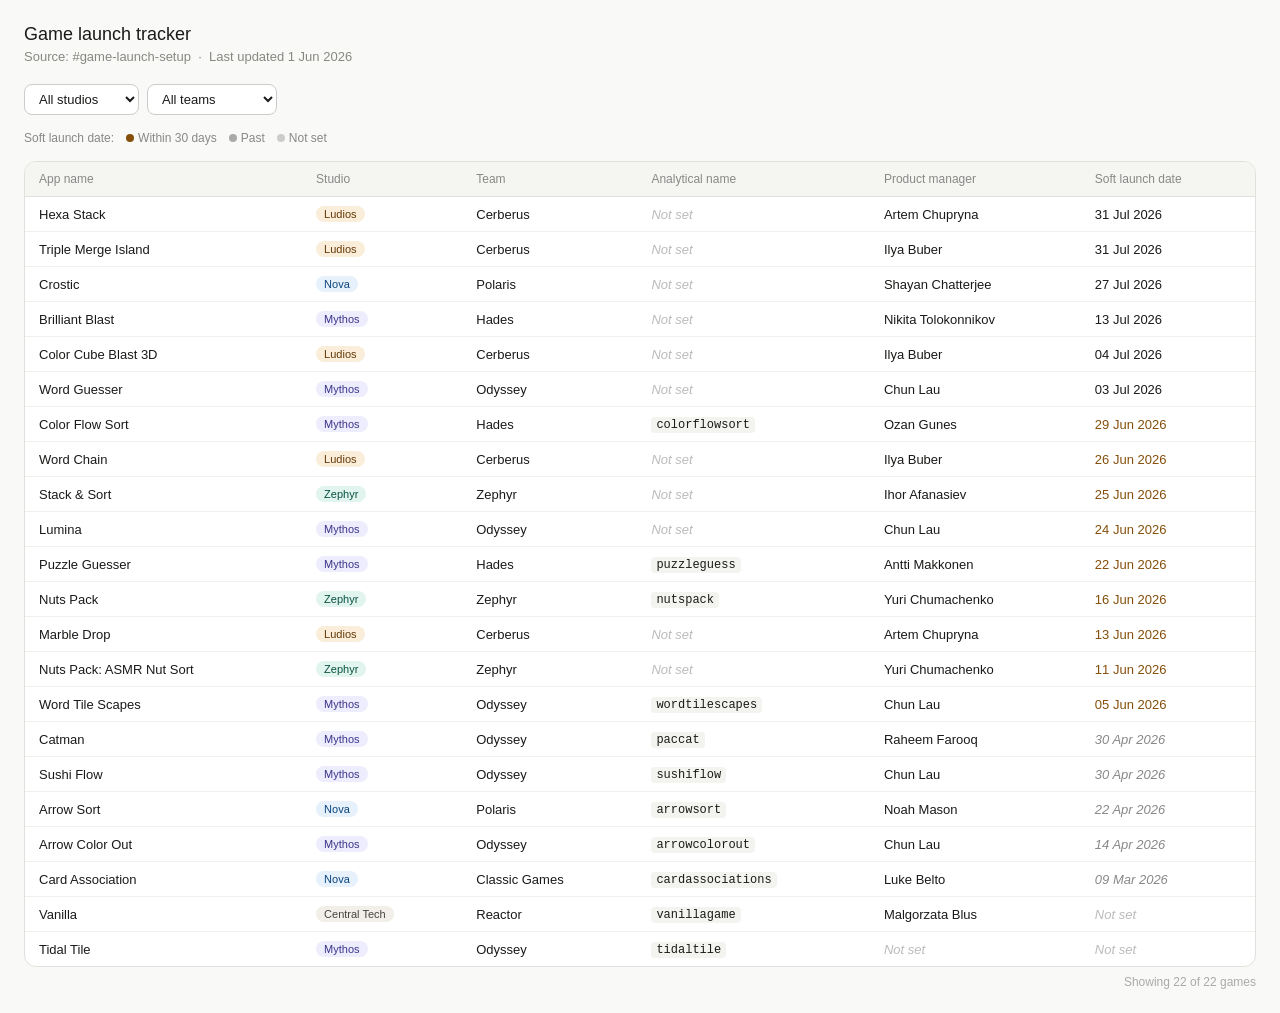
==== index.html @ 9d4f9ae7 "Add files via upload" ====
<!DOCTYPE html>
<html lang="en">
<head>
<meta charset="UTF-8">
<meta name="viewport" content="width=device-width, initial-scale=1.0">
<title>Game Launch Tracker</title>
<style>
  * { box-sizing: border-box; margin: 0; padding: 0; }
  body { font-family: -apple-system, BlinkMacSystemFont, 'Segoe UI', sans-serif; background: #f9f9f7; color: #1a1a19; padding: 1.5rem; }
  h1 { font-size: 18px; font-weight: 500; margin-bottom: 4px; }
  .subtitle { font-size: 13px; color: #888780; margin-bottom: 1.25rem; }
  .filters { display: flex; gap: 8px; flex-wrap: wrap; margin-bottom: 1rem; }
  select { font-size: 13px; padding: 6px 10px; border-radius: 8px; border: 0.5px solid #ccc; background: #fff; color: #1a1a19; cursor: pointer; }
  .table-wrap { border: 0.5px solid #e0e0dc; border-radius: 12px; overflow: hidden; overflow-x: auto; background: #fff; }
  table { width: 100%; border-collapse: collapse; font-size: 13px; min-width: 780px; }
  th { text-align: left; font-weight: 500; font-size: 12px; color: #888; padding: 10px 14px; background: #f5f5f2; border-bottom: 0.5px solid #e0e0dc; white-space: nowrap; }
  td { padding: 9px 14px; border-bottom: 0.5px solid #f0f0ec; vertical-align: middle; }
  tr:last-child td { border-bottom: none; }
  tr:hover td { background: #fafaf8; }
  .badge { display: inline-block; font-size: 11px; font-weight: 500; padding: 2px 8px; border-radius: 99px; }
  .nova { background: #E6F1FB; color: #0C447C; }
  .mythos { background: #EEEDFE; color: #3C3489; }
  .ludios { background: #FAEEDA; color: #633806; }
  .zephyr { background: #E1F5EE; color: #085041; }
  .central { background: #F1EFE8; color: #444441; }
  .date-past { color: #888; font-style: italic; }
  .date-soon { color: #854F0B; font-weight: 500; }
  .date-unset { color: #bbb; font-style: italic; }
  .unset { color: #bbb; font-style: italic; }
  code { font-family: 'SF Mono', 'Fira Code', monospace; font-size: 12px; background: #f3f3f0; padding: 1px 5px; border-radius: 4px; }
  .count { font-size: 12px; color: #aaa; text-align: right; margin-top: 8px; }
  .legend { display: flex; gap: 12px; flex-wrap: wrap; margin-bottom: 1rem; font-size: 12px; color: #888; align-items: center; }
  .legend span { display: flex; align-items: center; gap: 4px; }
  .dot { width: 8px; height: 8px; border-radius: 50%; display: inline-block; }
</style>
</head>
<body>

<h1>Game launch tracker</h1>
<p class="subtitle">Source: #game-launch-setup &nbsp;·&nbsp; Last updated 1 Jun 2026</p>

<div class="filters">
  <select id="studioFilter" onchange="render()">
    <option value="">All studios</option>
    <option>Nova</option>
    <option>Mythos</option>
    <option>Ludios</option>
    <option>Zephyr</option>
    <option>Central Tech</option>
  </select>
  <select id="teamFilter" onchange="render()">
    <option value="">All teams</option>
    <option>Polaris</option>
    <option>Hades</option>
    <option>Odyssey</option>
    <option>Cerberus</option>
    <option>Classic Games</option>
    <option>Zephyr</option>
    <option>Reactor</option>
  </select>
</div>

<div class="legend">
  <span>Soft launch date:</span>
  <span><span class="dot" style="background:#854F0B"></span> Within 30 days</span>
  <span><span class="dot" style="background:#aaa"></span> Past</span>
  <span><span class="dot" style="background:#ccc"></span> Not set</span>
</div>

<div class="table-wrap">
  <table>
    <thead>
      <tr>
        <th>App name</th>
        <th>Studio</th>
        <th>Team</th>
        <th>Analytical name</th>
        <th>Product manager</th>
        <th>Soft launch date</th>
      </tr>
    </thead>
    <tbody id="tbody"></tbody>
  </table>
</div>
<div class="count" id="countLabel"></div>

<script>
const TODAY = new Date('2026-06-02');

const RAW = [
  {app:'Hexa Stack', studio:'Ludios', team:'Cerberus', analytical:null, pm:'artem.chupryna', date:'2026-07-31'},
  {app:'Triple Merge Island', studio:'Ludios', team:'Cerberus', analytical:null, pm:'ilya.buber', date:'2026-07-31'},
  {app:'Crostic', studio:'Nova', team:'Polaris', analytical:null, pm:'shayan.chatterjee', date:'2026-07-27'},
  {app:'Brilliant Blast', studio:'Mythos', team:'Hades', analytical:null, pm:'nikita.tolokonnikov', date:'2026-07-13'},
  {app:'Color Cube Blast 3D', studio:'Ludios', team:'Cerberus', analytical:null, pm:'ilya.buber', date:'2026-07-04'},
  {app:'Word Guesser', studio:'Mythos', team:'Odyssey', analytical:null, pm:'chun.lau', date:'2026-07-03'},
  {app:'Word Chain', studio:'Ludios', team:'Cerberus', analytical:null, pm:'ilya.buber', date:'2026-06-26'},
  {app:'Stack & Sort', studio:'Zephyr', team:'Zephyr', analytical:null, pm:'ihor.afanasiev', date:'2026-06-25'},
  {app:'Lumina', studio:'Mythos', team:'Odyssey', analytical:null, pm:'chun.lau', date:'2026-06-24'},
  {app:'Puzzle Guesser', studio:'Mythos', team:'Hades', analytical:'puzzleguess', pm:'antti.makkonen', date:'2026-06-22'},
  {app:'Nuts Pack', studio:'Zephyr', team:'Zephyr', analytical:'nutspack', pm:'yuri.chumachenko', date:'2026-06-16'},
  {app:'Marble Drop', studio:'Ludios', team:'Cerberus', analytical:null, pm:'artem.chupryna', date:'2026-06-13'},
  {app:'Nuts Pack: ASMR Nut Sort', studio:'Zephyr', team:'Zephyr', analytical:null, pm:'yuri.chumachenko', date:'2026-06-11'},
  {app:'Word Tile Scapes', studio:'Mythos', team:'Odyssey', analytical:'wordtilescapes', pm:'chun.lau', date:'2026-06-05'},
  {app:'Color Flow Sort', studio:'Mythos', team:'Hades', analytical:'colorflowsort', pm:'ozan.gunes', date:'2026-06-29'},
  {app:'Catman', studio:'Mythos', team:'Odyssey', analytical:'paccat', pm:'raheem.farooq', date:'2026-04-30'},
  {app:'Sushi Flow', studio:'Mythos', team:'Odyssey', analytical:'sushiflow', pm:'chun.lau', date:'2026-04-30'},
  {app:'Arrow Sort', studio:'Nova', team:'Polaris', analytical:'arrowsort', pm:'noah.mason', date:'2026-04-22'},
  {app:'Arrow Color Out', studio:'Mythos', team:'Odyssey', analytical:'arrowcolorout', pm:'chun.lau', date:'2026-04-14'},
  {app:'Card Association', studio:'Nova', team:'Classic Games', analytical:'cardassociations', pm:'luke.belto', date:'2026-03-09'},
  {app:'Vanilla', studio:'Central Tech', team:'Reactor', analytical:'vanillagame', pm:'malgorzata.blus', date:null},
  {app:'Tidal Tile', studio:'Mythos', team:'Odyssey', analytical:'tidaltile', pm:null, date:null},
];

function studioClass(s) {
  const m = {Nova:'nova', Mythos:'mythos', Ludios:'ludios', Zephyr:'zephyr', 'Central Tech':'central'};
  return m[s] || 'central';
}

function dateClass(d) {
  if (!d) return 'date-unset';
  const diff = (new Date(d) - TODAY) / 86400000;
  if (diff < 0) return 'date-past';
  if (diff <= 30) return 'date-soon';
  return '';
}

function fmtDate(d) {
  if (!d) return '<span class="date-unset">Not set</span>';
  const dt = new Date(d);
  const cls = dateClass(d);
  const label = dt.toLocaleDateString('en-GB', {day:'2-digit', month:'short', year:'numeric'});
  return `<span class="${cls}">${label}</span>`;
}

function fmtPM(pm) {
  if (!pm) return '<span class="unset">Not set</span>';
  return pm.split('@')[0].split('.').map(w => w.charAt(0).toUpperCase() + w.slice(1)).join(' ');
}

function render() {
  const sf = document.getElementById('studioFilter').value;
  const tf = document.getElementById('teamFilter').value;

  let data = RAW.filter(r => (!sf || r.studio === sf) && (!tf || r.team === tf));

  data.sort((a, b) => {
    if (!a.date && !b.date) return 0;
    if (!a.date) return 1;
    if (!b.date) return -1;
    return new Date(b.date) - new Date(a.date);
  });

  document.getElementById('tbody').innerHTML = data.map(r => `
    <tr>
      <td>${r.app}</td>
      <td><span class="badge ${studioClass(r.studio)}">${r.studio}</span></td>
      <td>${r.team}</td>
      <td>${r.analytical ? `<code>${r.analytical}</code>` : '<span class="unset">Not set</span>'}</td>
      <td>${fmtPM(r.pm)}</td>
      <td>${fmtDate(r.date)}</td>
    </tr>
  `).join('');

  document.getElementById('countLabel').textContent = `Showing ${data.length} of ${RAW.length} games`;
}

render();
</script>
</body>
</html>
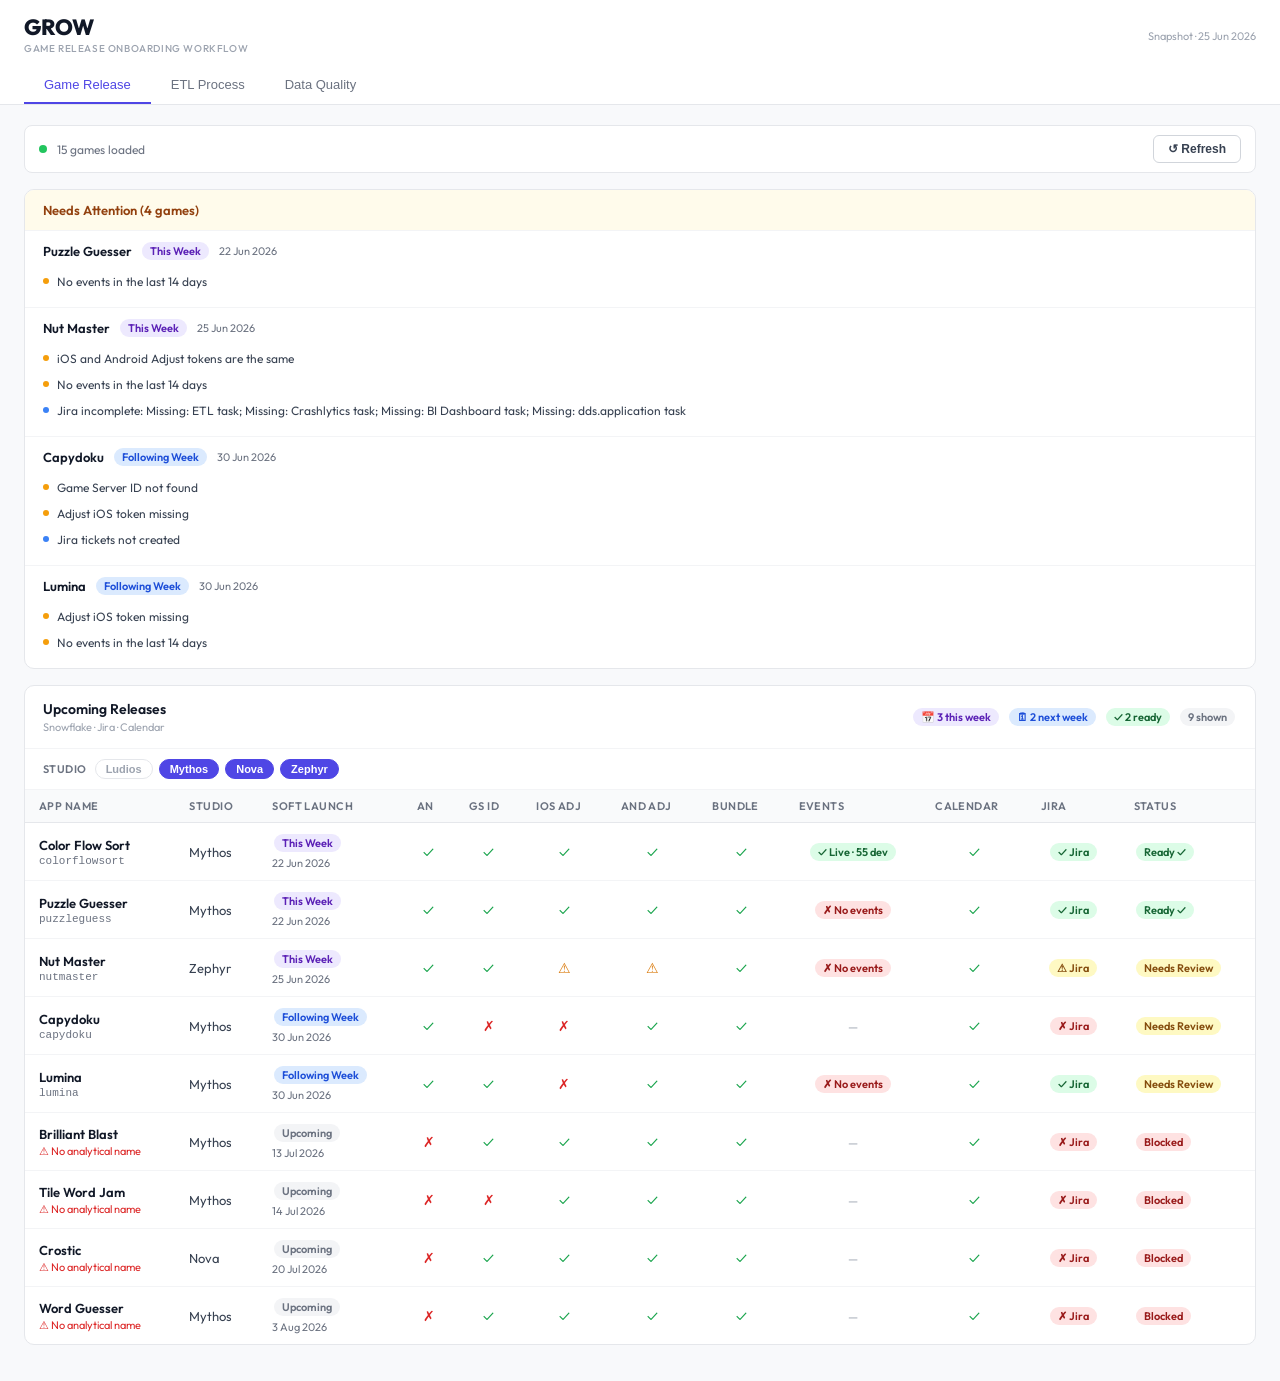
==== commit e1bef357: "Update index.html" ====
--- a/index.html
+++ b/index.html
@@ -2,170 +2,930 @@
 <html lang="en">
 <head>
 <meta charset="UTF-8">
-<meta name="viewport" content="width=device-width, initial-scale=1.0">
-<title>Game Launch Tracker</title>
+<meta name="viewport" content="width=device-width, initial-scale=1">
+<title>GROW: static for demo purposes</title>
+<link rel="preconnect" href="https://fonts.googleapis.com">
+<link rel="preconnect" href="https://fonts.gstatic.com" crossorigin>
+<link href="https://fonts.googleapis.com/css2?family=Outfit:wght@400;500;600;700;800&display=swap" rel="stylesheet">
 <style>
-  * { box-sizing: border-box; margin: 0; padding: 0; }
-  body { font-family: -apple-system, BlinkMacSystemFont, 'Segoe UI', sans-serif; background: #f9f9f7; color: #1a1a19; padding: 1.5rem; }
-  h1 { font-size: 18px; font-weight: 500; margin-bottom: 4px; }
-  .subtitle { font-size: 13px; color: #888780; margin-bottom: 1.25rem; }
-  .filters { display: flex; gap: 8px; flex-wrap: wrap; margin-bottom: 1rem; }
-  select { font-size: 13px; padding: 6px 10px; border-radius: 8px; border: 0.5px solid #ccc; background: #fff; color: #1a1a19; cursor: pointer; }
-  .table-wrap { border: 0.5px solid #e0e0dc; border-radius: 12px; overflow: hidden; overflow-x: auto; background: #fff; }
-  table { width: 100%; border-collapse: collapse; font-size: 13px; min-width: 780px; }
-  th { text-align: left; font-weight: 500; font-size: 12px; color: #888; padding: 10px 14px; background: #f5f5f2; border-bottom: 0.5px solid #e0e0dc; white-space: nowrap; }
-  td { padding: 9px 14px; border-bottom: 0.5px solid #f0f0ec; vertical-align: middle; }
-  tr:last-child td { border-bottom: none; }
-  tr:hover td { background: #fafaf8; }
-  .badge { display: inline-block; font-size: 11px; font-weight: 500; padding: 2px 8px; border-radius: 99px; }
-  .nova { background: #E6F1FB; color: #0C447C; }
-  .mythos { background: #EEEDFE; color: #3C3489; }
-  .ludios { background: #FAEEDA; color: #633806; }
-  .zephyr { background: #E1F5EE; color: #085041; }
-  .central { background: #F1EFE8; color: #444441; }
-  .date-past { color: #888; font-style: italic; }
-  .date-soon { color: #854F0B; font-weight: 500; }
-  .date-unset { color: #bbb; font-style: italic; }
-  .unset { color: #bbb; font-style: italic; }
-  code { font-family: 'SF Mono', 'Fira Code', monospace; font-size: 12px; background: #f3f3f0; padding: 1px 5px; border-radius: 4px; }
-  .count { font-size: 12px; color: #aaa; text-align: right; margin-top: 8px; }
-  .legend { display: flex; gap: 12px; flex-wrap: wrap; margin-bottom: 1rem; font-size: 12px; color: #888; align-items: center; }
-  .legend span { display: flex; align-items: center; gap: 4px; }
-  .dot { width: 8px; height: 8px; border-radius: 50%; display: inline-block; }
+:root { color-scheme: light; }
+* { box-sizing: border-box; margin: 0; padding: 0; }
+body {
+  font-family: 'Outfit', -apple-system, BlinkMacSystemFont, sans-serif;
+  background: #f8f9fb;
+  color: #1a1a2e;
+  font-size: 14px;
+}
+.header {
+  background: white;
+  border-bottom: 1px solid #e5e7eb;
+  padding: 16px 24px 0;
+  position: sticky;
+  top: 0;
+  z-index: 10;
+}
+.header-top {
+  display: flex;
+  align-items: center;
+  justify-content: space-between;
+  margin-bottom: 12px;
+}
+.header-title-block { display: flex; flex-direction: column; gap: 1px; }
+.header h1 { font-size: 22px; font-weight: 800; color: #111827; letter-spacing: -0.5px; line-height: 1; }
+.header-subtitle { font-size: 10px; font-weight: 500; color: #9ca3af; letter-spacing: 0.6px; text-transform: uppercase; margin-top: 3px; }
+.last-updated { font-size: 11px; color: #9ca3af; }
+.tabs { display: flex; }
+.tab-btn {
+  padding: 10px 20px;
+  border: none;
+  background: transparent;
+  color: #6b7280;
+  cursor: pointer;
+  font-size: 13px;
+  font-weight: 500;
+  border-bottom: 2px solid transparent;
+  transition: all 0.15s;
+}
+.tab-btn:hover { color: #374151; }
+.tab-btn.active { color: #4f46e5; border-bottom-color: #4f46e5; }
+.main { padding: 20px 24px; }
+.status-bar {
+  display: flex;
+  align-items: center;
+  gap: 10px;
+  padding: 9px 14px;
+  background: white;
+  border: 1px solid #e5e7eb;
+  border-radius: 8px;
+  margin-bottom: 16px;
+  font-size: 12px;
+  color: #6b7280;
+}
+.dot { width: 8px; height: 8px; border-radius: 50%; background: #22c55e; flex-shrink: 0; }
+.dot.loading { background: #f59e0b; animation: pulse 1s infinite; }
+.dot.error { background: #ef4444; }
+@keyframes pulse { 0%,100%{opacity:1}50%{opacity:.3} }
+.card {
+  background: white;
+  border: 1px solid #e5e7eb;
+  border-radius: 10px;
+  margin-bottom: 16px;
+  overflow: hidden;
+}
+.card-header {
+  padding: 14px 18px;
+  border-bottom: 1px solid #f3f4f6;
+  display: flex;
+  align-items: center;
+  justify-content: space-between;
+}
+.card-title { font-size: 14px; font-weight: 600; color: #111827; }
+.card-sub { font-size: 11px; color: #9ca3af; margin-top: 2px; }
+.flag-item {
+  display: flex;
+  gap: 8px;
+  padding: 8px 14px;
+  background: #fffbeb;
+  border: 1px solid #fcd34d;
+  border-radius: 6px;
+  font-size: 12px;
+  color: #92400e;
+  margin-bottom: 6px;
+}
+table { width: 100%; border-collapse: collapse; font-size: 13px; min-width: 800px; }
+th {
+  text-align: left;
+  padding: 9px 14px;
+  font-size: 11px;
+  font-weight: 600;
+  text-transform: uppercase;
+  letter-spacing: 0.04em;
+  color: #6b7280;
+  background: #f9fafb;
+  white-space: nowrap;
+  border-bottom: 1px solid #e5e7eb;
+}
+td {
+  padding: 10px 14px;
+  border-bottom: 1px solid #f3f4f6;
+  vertical-align: middle;
+  color: #374151;
+}
+tr:last-child td { border-bottom: none; }
+tr:hover td { background: #fafafa; }
+.game-name { font-weight: 600; color: #111827; white-space: nowrap; }
+.game-sub { font-size: 11px; color: #6b7280; font-family: monospace; margin-top: 2px; }
+.game-no-an { font-size: 11px; color: #dc2626; margin-top: 2px; }
+.badge {
+  display: inline-block;
+  padding: 2px 8px;
+  border-radius: 10px;
+  font-size: 11px;
+  font-weight: 600;
+  white-space: nowrap;
+  margin: 1px 2px;
+}
+.b-green  { background: #dcfce7; color: #166534; }
+.b-red    { background: #fee2e2; color: #991b1b; }
+.b-yellow { background: #fef9c3; color: #854d0e; }
+.b-purple { background: #ede9fe; color: #5b21b6; }
+.b-blue   { background: #dbeafe; color: #1d4ed8; }
+.b-amber  { background: #fef3c7; color: #92400e; }
+.b-gray   { background: #f3f4f6; color: #6b7280; }
+.ck { font-size: 14px; }
+.ck-ok   { color: #16a34a; }
+.ck-fail { color: #dc2626; }
+.ck-warn { color: #d97706; cursor: help; }
+.btn {
+  display: inline-flex;
+  align-items: center;
+  gap: 4px;
+  padding: 6px 14px;
+  border-radius: 6px;
+  border: none;
+  cursor: pointer;
+  font-size: 12px;
+  font-weight: 600;
+  transition: all 0.15s;
+}
+.btn-go      { background: #4f46e5; color: white; }
+.btn-go:hover{ background: #4338ca; }
+.btn-refresh { background: white; border: 1px solid #d1d5db; color: #374151; }
+.btn-refresh:hover { background: #f9fafb; }
+.btn-run     { background: #4f46e5; color: white; padding: 8px 18px; font-size: 13px; }
+.btn-run:hover { background: #4338ca; }
+.chips {
+  display: flex;
+  gap: 8px;
+  flex-wrap: wrap;
+  padding: 10px 18px;
+  border-bottom: 1px solid #f3f4f6;
+  background: #fafafa;
+}
+.filter-row {
+  display: flex;
+  align-items: center;
+  gap: 8px;
+  flex-wrap: wrap;
+  padding: 10px 18px;
+  border-bottom: 1px solid #f3f4f6;
+  background: white;
+}
+.filter-label {
+  font-size: 11px;
+  font-weight: 600;
+  color: #6b7280;
+  text-transform: uppercase;
+  letter-spacing: 0.04em;
+  flex-shrink: 0;
+}
+.studio-chip {
+  padding: 3px 10px;
+  border-radius: 12px;
+  font-size: 11px;
+  font-weight: 600;
+  border: 1px solid #d1d5db;
+  cursor: pointer;
+  background: white;
+  color: #374151;
+  transition: all 0.15s;
+}
+.studio-chip.on  { background: #4f46e5; color: white; border-color: #4f46e5; }
+.studio-chip.off { background: white;   color: #9ca3af; border-color: #e5e7eb; }
+.issues-card {
+  background: white;
+  border: 1px solid #e5e7eb;
+  border-radius: 10px;
+  margin-bottom: 16px;
+  overflow: hidden;
+}
+.issues-card-header {
+  padding: 12px 18px;
+  border-bottom: 1px solid #f3f4f6;
+  display: flex;
+  align-items: center;
+  gap: 8px;
+  background: #fffbeb;
+}
+.issues-card-title { font-size: 13px; font-weight: 600; color: #92400e; }
+.issue-section { border-bottom: 1px solid #f3f4f6; }
+.issue-section:last-child { border-bottom: none; }
+.issue-game-header {
+  display: flex;
+  align-items: center;
+  gap: 8px;
+  padding: 10px 18px 6px;
+  flex-wrap: wrap;
+}
+.issue-game-name { font-weight: 600; font-size: 13px; color: #111827; }
+.issue-bullets { list-style: none; padding: 2px 18px 12px; margin: 0; }
+.issue-bullet { display: flex; align-items: flex-start; gap: 8px; padding: 4px 0; }
+.ib-dot { width: 6px; height: 6px; border-radius: 50%; flex-shrink: 0; margin-top: 5px; }
+.ip-block .ib-dot  { background: #ef4444; }
+.ip-warn  .ib-dot  { background: #f59e0b; }
+.ip-action .ib-dot { background: #3b82f6; }
+.ib-text { font-size: 12px; color: #374151; line-height: 1.5; }
+.dq-controls {
+  display: flex;
+  gap: 10px;
+  align-items: center;
+  flex-wrap: wrap;
+  padding: 14px 18px;
+  border-bottom: 1px solid #f3f4f6;
+}
+.dq-select {
+  padding: 7px 12px;
+  border: 1px solid #d1d5db;
+  border-radius: 6px;
+  font-size: 13px;
+  color: #374151;
+  background: white;
+}
+#dq-game { min-width: 280px; }
+#dq-days { min-width: 130px; }
+.loading-state {
+  display: flex;
+  align-items: center;
+  justify-content: center;
+  padding: 40px;
+  color: #9ca3af;
+  gap: 10px;
+  font-size: 13px;
+}
+.spinner {
+  width: 18px; height: 18px;
+  border: 2px solid #e5e7eb;
+  border-top-color: #4f46e5;
+  border-radius: 50%;
+  animation: spin 0.7s linear infinite;
+}
+@keyframes spin { to { transform: rotate(360deg); } }
+.empty-state { text-align: center; padding: 40px; color: #9ca3af; font-size: 13px; }
+.tab-pane { display: none; }
+.tab-pane.active { display: block; }
+.week-banner { border-left: 4px solid #4f46e5; }
+.week-banner .card-header { background: linear-gradient(135deg, #f5f3ff, #ede9fe); }
+.overflow-x { overflow-x: auto; }
+td.center { text-align: center; }
+.tier-section { margin: 16px 0; }
+.tier-header { font-size: 13px; font-weight: 700; color: #374151; margin: 16px 0 8px; padding: 6px 10px; background: #f3f4f6; border-radius: 6px; border-left: 3px solid #6366f1; }
+.dq-check { background: #fff; border: 1px solid #e5e7eb; border-radius: 8px; margin-bottom: 12px; overflow: hidden; }
+.dq-check-header { display: flex; align-items: center; gap: 8px; padding: 10px 14px; background: #f9fafb; border-bottom: 1px solid #e5e7eb; flex-wrap: wrap; }
+.dq-check-title { font-family: monospace; font-size: 12px; font-weight: 600; color: #1f2937; flex: 1; }
+.dq-summaries { display: flex; gap: 8px; padding: 8px 14px; flex-wrap: wrap; border-bottom: 1px solid #f3f4f6; }
+.dq-summary { font-size: 12px; color: #374151; background: #f0fdf4; border: 1px solid #bbf7d0; border-radius: 4px; padding: 3px 8px; }
+.dq-summary.warn { background: #fffbeb; border-color: #fde68a; }
+.dq-summary.bad  { background: #fef2f2; border-color: #fecaca; }
+.dq-table-wrap { padding: 0; overflow: auto; max-height: 340px; }
+.dq-table-wrap table { width: max-content; min-width: 100%; font-size: 12px; }
+.dq-table-wrap thead th { position: sticky; top: 0; z-index: 2; background: #f9fafb; border-bottom: 1px solid #e5e7eb; }
+.dq-flags-inner { display: flex; flex-wrap: wrap; gap: 6px; padding: 8px 14px; border-bottom: 1px solid #f3f4f6; }
+.dq-flag { display: inline-flex; align-items: center; padding: 2px 8px; background: #fef2f2; border: 1px solid #fecaca; border-radius: 4px; font-size: 11px; color: #dc2626; font-weight: 500; }
+.dq-platform-filter { display: none; align-items: center; gap: 8px; margin-left: auto; }
+.pf-btn {
+  padding: 4px 12px;
+  border-radius: 12px;
+  border: 1px solid #d1d5db;
+  background: white;
+  color: #6b7280;
+  font-size: 11px;
+  font-weight: 600;
+  cursor: pointer;
+  transition: all 0.15s;
+  font-family: inherit;
+}
+.pf-btn.active { background: #4f46e5; color: white; border-color: #4f46e5; }
+.dq-placeholder { padding: 12px 14px; color: #9ca3af; font-size: 12px; font-style: italic; }
 </style>
 </head>
 <body>
 
-<h1>Game launch tracker</h1>
-<p class="subtitle">Source: #game-launch-setup &nbsp;·&nbsp; Last updated 1 Jun 2026</p>
-
-<div class="filters">
-  <select id="studioFilter" onchange="render()">
-    <option value="">All studios</option>
-    <option>Nova</option>
-    <option>Mythos</option>
-    <option>Ludios</option>
-    <option>Zephyr</option>
-    <option>Central Tech</option>
-  </select>
-  <select id="teamFilter" onchange="render()">
-    <option value="">All teams</option>
-    <option>Polaris</option>
-    <option>Hades</option>
-    <option>Odyssey</option>
-    <option>Cerberus</option>
-    <option>Classic Games</option>
-    <option>Zephyr</option>
-    <option>Reactor</option>
-  </select>
+<div class="header">
+  <div class="header-top">
+    <div class="header-title-block">
+      <h1>GROW</h1>
+      <span class="header-subtitle">Game Release Onboarding Workflow</span>
+    </div>
+    <span class="last-updated" id="last-updated">Snapshot · 25 Jun 2026</span>
+  </div>
+  <div class="tabs">
+    <button class="tab-btn active" onclick="switchTab('radar')">Game Release</button>
+    <button class="tab-btn" onclick="switchTab('week')">ETL Process</button>
+    <button class="tab-btn" onclick="switchTab('dq')">Data Quality</button>
+  </div>
 </div>
 
-<div class="legend">
-  <span>Soft launch date:</span>
-  <span><span class="dot" style="background:#854F0B"></span> Within 30 days</span>
-  <span><span class="dot" style="background:#aaa"></span> Past</span>
-  <span><span class="dot" style="background:#ccc"></span> Not set</span>
+<div class="main">
+  <div class="status-bar">
+    <div class="dot" id="status-dot"></div>
+    <span id="status-text">15 games loaded</span>
+    <button class="btn btn-refresh" style="margin-left:auto" onclick="alert('Static snapshot — live queries not available.')">↺ Refresh</button>
+  </div>
+
+  <div class="tab-pane active" id="tab-radar">
+    <div id="radar-issues"></div>
+    <div class="card">
+      <div class="card-header">
+        <div>
+          <div class="card-title">Upcoming Releases</div>
+          <div class="card-sub">Snowflake · Jira · Calendar</div>
+        </div>
+        <div class="chips" id="radar-chips" style="padding:0;border:none;background:transparent;gap:6px"></div>
+      </div>
+      <div class="filter-row" id="studio-filter">
+        <span class="filter-label">Studio</span>
+        <div id="studio-chips" style="display:flex;gap:6px;flex-wrap:wrap"></div>
+      </div>
+      <div class="overflow-x">
+        <div id="radar-table"></div>
+      </div>
+    </div>
+    <div class="card" id="released-card" style="margin-top:16px;display:none">
+      <div class="card-header">
+        <div>
+          <div class="card-title">Now Live</div>
+          <div class="card-sub">Games past their soft launch date</div>
+        </div>
+        <div class="chips" id="released-chips" style="padding:0;border:none;background:transparent;gap:6px"></div>
+      </div>
+      <div class="overflow-x">
+        <div id="released-table"></div>
+      </div>
+    </div>
+  </div>
+
+  <div class="tab-pane" id="tab-week">
+    <div class="card week-banner">
+      <div class="card-header">
+        <div>
+          <div class="card-title">ETL Process</div>
+          <div class="card-sub" id="week-label"></div>
+        </div>
+        <div style="display:flex;align-items:center;gap:8px;flex-wrap:wrap">
+          <div id="week-summary-chips" style="display:flex;gap:6px;flex-wrap:wrap"></div>
+          <button class="btn btn-refresh" onclick="alert('Static snapshot — live queries not available.')" style="font-size:11px;padding:4px 10px;white-space:nowrap">↺ Refresh Jira</button>
+        </div>
+      </div>
+      <div class="filter-row" id="week-studio-filter">
+        <span class="filter-label">Studio</span>
+        <div id="week-studio-chips" style="display:flex;gap:6px;flex-wrap:wrap"></div>
+      </div>
+      <div id="week-table"></div>
+    </div>
+  </div>
+
+  <div class="tab-pane" id="tab-dq">
+    <div class="card">
+      <div class="card-header">
+        <div>
+          <div class="card-title">Data Quality Checks</div>
+          <div class="card-sub">Run checks across Snowflake tables for a specific game</div>
+        </div>
+      </div>
+      <div class="dq-controls">
+        <select class="dq-select" id="dq-game">
+          <option value="">Select a game...</option>
+          <option value="colorflowsort" selected>Color Flow Sort  (colorflowsort)</option>
+          <option value="puzzleguess">Puzzle Guesser  (puzzleguess)</option>
+          <option value="nutmaster">Nut Master  (nutmaster)</option>
+          <option value="capydoku">Capydoku  (capydoku)</option>
+          <option value="lumina">Lumina  (lumina)</option>
+        </select>
+        <select class="dq-select" id="dq-days">
+          <option value="7">Last 7 days</option>
+          <option value="14" selected>Last 14 days</option>
+          <option value="30">Last 30 days</option>
+        </select>
+        <button class="btn btn-run" onclick="alert('Static snapshot — live queries not available.\n\nShowing pre-loaded results for Color Flow Sort (L14D).')">▶ Run Checks</button>
+        <div class="dq-platform-filter" id="dq-platform-filter" style="display:flex">
+          <span style="font-size:11px;font-weight:600;color:#6b7280;text-transform:uppercase;letter-spacing:0.04em">Platform</span>
+          <button class="pf-btn active" onclick="filterDQPlatform('all',this)">All</button>
+          <button class="pf-btn" onclick="filterDQPlatform('android',this)">Android</button>
+          <button class="pf-btn" onclick="filterDQPlatform('ios',this)">iOS</button>
+        </div>
+      </div>
+      <div class="overflow-x">
+        <div id="dq-results"><div class="chips">  <span class="badge b-gray">L14D · colorflowsort</span></div><div class="tier-header">🔴 Tier 1 — Presence &amp; Consistency</div><div class="dq-check">  <div class="dq-check-header">    <span class="dq-check-title">tds_db.public.events_production_union</span>    <span class="badge b-green">✓ Events found</span>  </div>  <div class="dq-summaries" id="dqsums_dqchk_0">    <span class="dq-summary">Total events: 38,934</span>    <span class="dq-summary">Platforms firing: android, ios</span>    <span class="dq-summary">Top event by users: App_First_Open (96% of users)</span>  </div>  <div class="dq-flags" id="dqflags_dqchk_0"></div>  <div class="dq-table-wrap"><table><thead><tr><th>Platform</th><th>Event Name</th><th>Total Events</th><th>Distinct Users</th><th>Total Users</th><th>% Users</th></tr></thead><tbody><tr data-platform="android"><td>android</td><td>App_First_Open</td><td>145</td><td>145</td><td>151</td><td>96</td></tr><tr data-platform="ios"><td>ios</td><td>App_First_Open</td><td>1</td><td>1</td><td>1</td><td>100</td></tr><tr data-platform="android"><td>android</td><td>App_Start_Time</td><td>183</td><td>64</td><td>151</td><td>42.40</td></tr><tr data-platform="android"><td>android</td><td>App_Start_Time_First</td><td>145</td><td>145</td><td>151</td><td>96</td></tr><tr data-platform="ios"><td>ios</td><td>App_Start_Time_First</td><td>1</td><td>1</td><td>1</td><td>100</td></tr><tr data-platform="android"><td>android</td><td>App_Update</td><td>4</td><td>4</td><td>151</td><td>2.60</td></tr><tr data-platform="android"><td>android</td><td>LAT</td><td>5</td><td>5</td><td>151</td><td>3.30</td></tr><tr data-platform="ios"><td>ios</td><td>LAT</td><td>1</td><td>1</td><td>1</td><td>100</td></tr><tr data-platform="android"><td>android</td><td>NOT_LAT</td><td>140</td><td>140</td><td>151</td><td>92.70</td></tr><tr data-platform="android"><td>android</td><td>Init_Call_Completed</td><td>702</td><td>147</td><td>151</td><td>97.40</td></tr><tr data-platform="ios"><td>ios</td><td>Init_Call_Completed</td><td>1</td><td>1</td><td>1</td><td>100</td></tr><tr data-platform="android"><td>android</td><td>Session_Start</td><td>314</td><td>150</td><td>151</td><td>99.30</td></tr><tr data-platform="ios"><td>ios</td><td>Session_Start</td><td>1</td><td>1</td><td>1</td><td>100</td></tr><tr data-platform="android"><td>android</td><td>Session_Resume</td><td>529</td><td>92</td><td>151</td><td>60.90</td></tr><tr data-platform="android"><td>android</td><td>Session_End</td><td>168</td><td>60</td><td>151</td><td>39.70</td></tr><tr data-platform="android"><td>android</td><td>IAP_Make_Purchase</td><td>56</td><td>28</td><td>151</td><td>18.50</td></tr><tr data-platform="android"><td>android</td><td>Remote_Config_Load_Failed</td><td>35</td><td>3</td><td>151</td><td>2</td></tr><tr data-platform="android"><td>android</td><td>Remote_Config_Saved</td><td>295</td><td>141</td><td>151</td><td>93.40</td></tr><tr data-platform="ios"><td>ios</td><td>Remote_Config_Saved</td><td>1</td><td>1</td><td>1</td><td>100</td></tr><tr data-platform="android"><td>android</td><td>Game_End</td><td>1,761</td><td>140</td><td>151</td><td>92.70</td></tr><tr data-platform="ios"><td>ios</td><td>Game_End</td><td>4</td><td>1</td><td>1</td><td>100</td></tr><tr data-platform="android"><td>android</td><td>Game_Start</td><td>1,960</td><td>148</td><td>151</td><td>98</td></tr><tr data-platform="ios"><td>ios</td><td>Game_Start</td><td>4</td><td>1</td><td>1</td><td>100</td></tr><tr data-platform="android"><td>android</td><td>Game_Suspend</td><td>226</td><td>59</td><td>151</td><td>39.10</td></tr><tr data-platform="android"><td>android</td><td>Game_Resume</td><td>173</td><td>44</td><td>151</td><td>29.10</td></tr><tr data-platform="android"><td>android</td><td>Level_Progression</td><td>1,519</td><td>136</td><td>151</td><td>90.10</td></tr><tr data-platform="ios"><td>ios</td><td>Level_Progression</td><td>4</td><td>1</td><td>1</td><td>100</td></tr><tr data-platform="android"><td>android</td><td>Currency_Transaction</td><td>2,137</td><td>141</td><td>151</td><td>93.40</td></tr><tr data-platform="ios"><td>ios</td><td>Currency_Transaction</td><td>4</td><td>1</td><td>1</td><td>100</td></tr><tr data-platform="android"><td>android</td><td>Screen_Shown</td><td>10,725</td><td>151</td><td>151</td><td>100</td></tr><tr data-platform="ios"><td>ios</td><td>Screen_Shown</td><td>29</td><td>1</td><td>1</td><td>100</td></tr><tr data-platform="android"><td>android</td><td>Screen_Interaction</td><td>1,568</td><td>131</td><td>151</td><td>86.80</td></tr><tr data-platform="ios"><td>ios</td><td>Screen_Interaction</td><td>4</td><td>1</td><td>1</td><td>100</td></tr><tr data-platform="android"><td>android</td><td>User_Funnel</td><td>1,767</td><td>145</td><td>151</td><td>96</td></tr><tr data-platform="ios"><td>ios</td><td>User_Funnel</td><td>2</td><td>1</td><td>1</td><td>100</td></tr><tr data-platform="android"><td>android</td><td>Ad_Cached_Interstitial</td><td>194</td><td>40</td><td>151</td><td>26.50</td></tr><tr data-platform="android"><td>android</td><td>Ad_Cached_Rewarded</td><td>14</td><td>9</td><td>151</td><td>6</td></tr><tr data-platform="android"><td>android</td><td>Ad_Call_Fail_NoAdToShow_Interstitial</td><td>87</td><td>6</td><td>151</td><td>4</td></tr><tr data-platform="android"><td>android</td><td>Ad_Call_Fail_StillLoading_Interstitial</td><td>50</td><td>9</td><td>151</td><td>6</td></tr><tr data-platform="android"><td>android</td><td>Ad_Call_Fail_StillLoading_Rewarded</td><td>34</td><td>1</td><td>151</td><td>0.70</td></tr><tr data-platform="android"><td>android</td><td>Ad_Call_Interstitial</td><td>331</td><td>47</td><td>151</td><td>31.10</td></tr><tr data-platform="android"><td>android</td><td>Ad_Call_Rewarded</td><td>48</td><td>10</td><td>151</td><td>6.60</td></tr><tr data-platform="android"><td>android</td><td>Ad_Call_Success_Interstitial</td><td>194</td><td>40</td><td>151</td><td>26.50</td></tr><tr data-platform="android"><td>android</td><td>Ad_Call_Success_Rewarded</td><td>14</td><td>9</td><td>151</td><td>6</td></tr><tr data-platform="android"><td>android</td><td>Ad_Check</td><td>1,271</td><td>129</td><td>151</td><td>85.40</td></tr><tr data-platform="ios"><td>ios</td><td>Ad_Check</td><td>4</td><td>1</td><td>1</td><td>100</td></tr><tr data-platform="android"><td>android</td><td>Ad_Click_Interstitial</td><td>80</td><td>25</td><td>151</td><td>16.60</td></tr><tr data-platform="android"><td>android</td><td>Ad_Click_Rewarded</td><td>8</td><td>7</td><td>151</td><td>4.60</td></tr><tr data-platform="android"><td>android</td><td>Ad_Close_Interstitial</td><td>156</td><td>33</td><td>151</td><td>21.90</td></tr><tr data-platform="android"><td>android</td><td>Ad_Close_Rewarded</td><td>14</td><td>9</td><td>151</td><td>6</td></tr><tr data-platform="android"><td>android</td><td>Ad_FailedToDisplay_Interstitial</td><td>1</td><td>1</td><td>151</td><td>0.70</td></tr><tr data-platform="android"><td>android</td><td>Ad_Impression10</td><td>6</td><td>6</td><td>151</td><td>4</td></tr><tr data-platform="android"><td>android</td><td>Ad_Impression15</td><td>4</td><td>4</td><td>151</td><td>2.60</td></tr><tr data-platform="android"><td>android</td><td>Ad_Impression5</td><td>11</td><td>10</td><td>151</td><td>6.60</td></tr><tr data-platform="android"><td>android</td><td>Ad_Impression_Interstitial</td><td>183</td><td>36</td><td>151</td><td>23.80</td></tr><tr data-platform="android"><td>android</td><td>Ad_Impression_Interstitial10</td><td>6</td><td>6</td><td>151</td><td>4</td></tr><tr data-platform="android"><td>android</td><td>Ad_Impression_Interstitial15</td><td>4</td><td>3</td><td>151</td><td>2</td></tr><tr data-platform="android"><td>android</td><td>Ad_Impression_Interstitial5</td><td>9</td><td>8</td><td>151</td><td>5.30</td></tr><tr data-platform="android"><td>android</td><td>Ad_Impression_Rewarded</td><td>14</td><td>9</td><td>151</td><td>6</td></tr><tr data-platform="android"><td>android</td><td>Ad_Manager_Initialized</td><td>323</td><td>149</td><td>151</td><td>98.70</td></tr><tr data-platform="ios"><td>ios</td><td>Ad_Manager_Initialized</td><td>1</td><td>1</td><td>1</td><td>100</td></tr><tr data-platform="android"><td>android</td><td>Ad_Request_FailedToLoad_Interstitial</td><td>1,764</td><td>14</td><td>151</td><td>9.30</td></tr><tr data-platform="android"><td>android</td><td>Ad_Request_FailedToLoad_Rewarded</td><td>1,780</td><td>16</td><td>151</td><td>10.60</td></tr><tr data-platform="android"><td>android</td><td>Ad_Request_Interstitial</td><td>2,210</td><td>142</td><td>151</td><td>94</td></tr><tr data-platform="ios"><td>ios</td><td>Ad_Request_Interstitial</td><td>1</td><td>1</td><td>1</td><td>100</td></tr><tr data-platform="android"><td>android</td><td>Ad_Request_Rewarded</td><td>2,062</td><td>135</td><td>151</td><td>89.40</td></tr><tr data-platform="ios"><td>ios</td><td>Ad_Request_Rewarded</td><td>1</td><td>1</td><td>1</td><td>100</td></tr><tr data-platform="android"><td>android</td><td>Ad_Request_Success_Interstitial</td><td>419</td><td>129</td><td>151</td><td>85.40</td></tr><tr data-platform="ios"><td>ios</td><td>Ad_Request_Success_Interstitial</td><td>1</td><td>1</td><td>1</td><td>100</td></tr><tr data-platform="android"><td>android</td><td>Ad_Request_Success_Rewarded</td><td>255</td><td>125</td><td>151</td><td>82.80</td></tr><tr data-platform="ios"><td>ios</td><td>Ad_Request_Success_Rewarded</td><td>1</td><td>1</td><td>1</td><td>100</td></tr><tr data-platform="android"><td>android</td><td>ATT_Flow_AppStart</td><td>2</td><td>1</td><td>151</td><td>0.70</td></tr><tr data-platform="android"><td>android</td><td>ATT_Flow_Triggered</td><td>1</td><td>1</td><td>151</td><td>0.70</td></tr><tr data-platform="android"><td>android</td><td>ccrtcumulative</td><td>10</td><td>4</td><td>151</td><td>2.60</td></tr><tr data-platform="android"><td>android</td><td>CustomClientRevenueThresholdReached</td><td>16</td><td>16</td><td>151</td><td>10.60</td></tr><tr data-platform="android"><td>android</td><td>IAP_Init_Failed</td><td>6</td><td>5</td><td>151</td><td>3.30</td></tr><tr data-platform="android"><td>android</td><td>IAP_Init_Success</td><td>2,247</td><td>145</td><td>151</td><td>96</td></tr><tr data-platform="ios"><td>ios</td><td>IAP_Init_Success</td><td>2</td><td>1</td><td>1</td><td>100</td></tr><tr data-platform="android"><td>android</td><td>IAP_Process_Purchase</td><td>20</td><td>13</td><td>151</td><td>8.60</td></tr><tr data-platform="android"><td>android</td><td>IAP_Purchase_Failed</td><td>35</td><td>17</td><td>151</td><td>11.30</td></tr><tr data-platform="android"><td>android</td><td>IAP_Purchase_Track_Revenue</td><td>2</td><td>2</td><td>151</td><td>1.30</td></tr><tr data-platform="android"><td>android</td><td>Install_Init_Call_Completed</td><td>162</td><td>151</td><td>151</td><td>100</td></tr><tr data-platform="ios"><td>ios</td><td>Install_Init_Call_Completed</td><td>1</td><td>1</td><td>1</td><td>100</td></tr><tr data-platform="android"><td>android</td><td>Item_Transaction</td><td>151</td><td>30</td><td>151</td><td>19.90</td></tr><tr data-platform="android"><td>android</td><td>Store_Product_Purchase_Failure</td><td>35</td><td>17</td><td>151</td><td>11.30</td></tr><tr data-platform="android"><td>android</td><td>Store_Product_Purchase_Started</td><td>56</td><td>28</td><td>151</td><td>18.50</td></tr><tr data-platform="android"><td>android</td><td>Store_Product_Purchase_Success</td><td>18</td><td>12</td><td>151</td><td>7.90</td></tr><tr data-platform="android"><td>android</td><td>Store_Product_Restore_Success</td><td>1</td><td>1</td><td>151</td><td>0.70</td></tr></tbody></table></div></div><div class="dq-check">  <div class="dq-check-header">    <span class="dq-check-title">tds_db.dds.application</span>    <span class="badge b-green">✓ Pass</span>  </div>  <div class="dq-summaries">    <span class="dq-summary">app, team, studio — all match</span>  </div>  <div class="dq-flags"></div>  <div class="dq-table-wrap"><table><thead><tr><th>dds_app</th><th>dds_team</th><th>dds_studio</th><th>as_app</th><th>as_team</th><th>as_studio</th><th>check_app</th><th>check_team</th><th>check_studio</th></tr></thead><tbody><tr><td>colorflowsort</td><td>Hades</td><td>mythos</td><td>colorflowsort</td><td>Hades</td><td>Mythos</td><td>✓</td><td>✓</td><td>✓</td></tr></tbody></table></div></div><div class="dq-check">  <div class="dq-check-header">    <span class="dq-check-title">tds_db.public.bi_application</span>    <span class="badge b-green">✓ Pass</span>  </div>  <div class="dq-summaries">    <span class="dq-summary">app, team, studio — all match</span>  </div>  <div class="dq-flags"></div>  <div class="dq-table-wrap"><table><thead><tr><th>bi_app</th><th>bi_team</th><th>bi_studio</th><th>as_app</th><th>as_team</th><th>as_studio</th><th>check_app</th><th>check_team</th><th>check_studio</th></tr></thead><tbody><tr><td>colorflowsort</td><td>Hades</td><td>mythos</td><td>colorflowsort</td><td>Hades</td><td>Mythos</td><td>✓</td><td>✓</td><td>✓</td></tr></tbody></table></div></div><div class="dq-check">  <div class="dq-check-header">    <span class="dq-check-title">tds_db.public.app_name_mapping_gs</span>    <span class="badge b-green">✓ Pass</span>  </div>  <div class="dq-summaries">    <span class="dq-summary">GS ID: 159 | App Group: Sort</span>    <span class="dq-summary">ID linked in TDS_APP_IDS: Yes</span>    <span class="dq-summary">Name match (gs.name = analytical_name): Yes</span>  </div>  <div class="dq-flags"></div>  <div class="dq-table-wrap"><table><thead><tr><th>gs_id</th><th>gs_name</th><th>gs_app_group</th><th>tds_analytical_name</th><th>tds_gs_app_id</th><th>tds_zm_gs_app_id</th><th>tds_lds_gs_app_id</th><th>tds_tt_gs_app_id</th><th>check_id</th><th>check_name</th></tr></thead><tbody><tr><td>159</td><td>colorflowsort</td><td>Sort</td><td>colorflowsort</td><td>159</td><td>—</td><td>—</td><td>—</td><td>✓</td><td>✓</td></tr></tbody></table></div></div><div class="tier-header">🟡 Tier 2 — Metrics</div><div class="dq-check">  <div class="dq-check-header">    <span class="dq-check-title">tds_db.public.activity_summary_report_new</span>    <span class="badge b-green">✓ Data found</span>  </div>  <div class="dq-summaries">    <span class="dq-summary bad">Total ad revenue (L14D): $0.00</span>    <span class="dq-summary warn">IAP revenue: ✗ No IAP data</span>    <span class="dq-summary">Latest data: 24 Jun 2026</span>  </div>  <div class="dq-flags"><div class="dq-flags-inner"><span class="dq-flag">No data: sum revenue</span><span class="dq-flag">No data: sum iap revenue</span><span class="dq-flag">No data: sum impression</span><span class="dq-flag">No data: sum request</span></div></div>  <div class="dq-table-wrap"><table><thead><tr><th>Date</th><th>Platform</th><th>Countries</th><th>Placement Types</th><th>Connections</th><th>Media Sources</th><th>DAU Avg</th><th>Sessions Avg</th><th>Installs Avg</th><th>Ad Revenue</th><th>IAP Revenue</th><th>Impressions</th><th>Requests</th><th>Clicks</th><th>Spent</th></tr></thead><tbody><tr data-platform="android"><td>2026-06-11</td><td>android</td><td>2</td><td>0</td><td>0</td><td>1</td><td>7</td><td>8</td><td>3</td><td>—</td><td>—</td><td>—</td><td>—</td><td>—</td><td>—</td></tr><tr data-platform="android"><td>2026-06-15</td><td>android</td><td>3</td><td>0</td><td>0</td><td>2</td><td>1</td><td>1</td><td>3.67</td><td>—</td><td>—</td><td>—</td><td>—</td><td>—</td><td>—</td></tr><tr data-platform="android"><td>2026-06-16</td><td>android</td><td>1</td><td>0</td><td>0</td><td>0</td><td>3</td><td>3</td><td>—</td><td>—</td><td>—</td><td>—</td><td>—</td><td>—</td><td>—</td></tr><tr data-platform="android"><td>2026-06-17</td><td>android</td><td>4</td><td>0</td><td>0</td><td>1</td><td>6.67</td><td>7.67</td><td>3.25</td><td>—</td><td>—</td><td>—</td><td>—</td><td>—</td><td>—</td></tr><tr data-platform="android"><td>2026-06-18</td><td>android</td><td>4</td><td>0</td><td>0</td><td>1</td><td>3.75</td><td>4.50</td><td>2</td><td>—</td><td>—</td><td>—</td><td>—</td><td>—</td><td>—</td></tr><tr data-platform="ios"><td>2026-06-18</td><td>ios</td><td>1</td><td>0</td><td>0</td><td>0</td><td>1</td><td>1</td><td>—</td><td>—</td><td>—</td><td>—</td><td>—</td><td>—</td><td>—</td></tr><tr data-platform="android"><td>2026-06-19</td><td>android</td><td>2</td><td>0</td><td>0</td><td>2</td><td>13</td><td>31</td><td>3</td><td>—</td><td>—</td><td>—</td><td>—</td><td>0</td><td>0</td></tr><tr data-platform="android"><td>2026-06-20</td><td>android</td><td>2</td><td>0</td><td>0</td><td>1</td><td>1</td><td>1.50</td><td>1</td><td>—</td><td>—</td><td>—</td><td>—</td><td>—</td><td>—</td></tr><tr data-platform="android"><td>2026-06-21</td><td>android</td><td>2</td><td>0</td><td>0</td><td>2</td><td>1</td><td>2</td><td>2</td><td>—</td><td>—</td><td>—</td><td>—</td><td>0</td><td>0</td></tr><tr data-platform="android"><td>2026-06-22</td><td>android</td><td>3</td><td>0</td><td>0</td><td>2</td><td>2.50</td><td>5.50</td><td>2.50</td><td>—</td><td>—</td><td>—</td><td>—</td><td>0</td><td>0</td></tr><tr data-platform="android"><td>2026-06-23</td><td>android</td><td>8</td><td>0</td><td>0</td><td>4</td><td>20.62</td><td>51.75</td><td>6.78</td><td>—</td><td>—</td><td>—</td><td>—</td><td>593</td><td>322.24</td></tr><tr data-platform="android"><td>2026-06-24</td><td>android</td><td>11</td><td>0</td><td>0</td><td>3</td><td>11.36</td><td>32.55</td><td>2.70</td><td>—</td><td>—</td><td>—</td><td>—</td><td>156</td><td>212.95</td></tr></tbody></table></div></div><div class="dq-check">  <div class="dq-check-header">    <span class="dq-check-title">tds_db.public.f_user_activity</span>    <span class="badge b-green">✓ Data found</span>  </div>  <div class="dq-summaries">    <span class="dq-summary">Peak DAU (android): 65 on 2026-06-23</span>    <span class="dq-summary">Avg games/DAU: 7.66</span>    <span class="dq-summary">Latest data: 24 Jun 2026</span>  </div>  <div class="dq-flags"></div>  <div class="dq-table-wrap"><table><thead><tr><th>Date</th><th>Platform</th><th>DAU</th><th>Games/DAU</th><th>Game Time/DAU</th><th>FS Imp/DAU</th><th>Banner Imp/DAU</th><th>Reward Imp/DAU</th></tr></thead><tbody><tr data-platform="android"><td>2026-06-11</td><td>android</td><td>7</td><td>2.1430</td><td>23.5710</td><td>0</td><td>0</td><td>0.1430</td></tr><tr data-platform="android"><td>2026-06-15</td><td>android</td><td>2</td><td>14</td><td>773.5000</td><td>0</td><td>0</td><td>1</td></tr><tr data-platform="android"><td>2026-06-16</td><td>android</td><td>3</td><td>9.3330</td><td>272.3330</td><td>0.6670</td><td>0</td><td>0</td></tr><tr data-platform="android"><td>2026-06-17</td><td>android</td><td>18</td><td>4.1670</td><td>344.5560</td><td>0.1110</td><td>0</td><td>0.0560</td></tr><tr data-platform="android"><td>2026-06-18</td><td>android</td><td>15</td><td>12.6670</td><td>3709.9330</td><td>0.7330</td><td>0</td><td>0.2670</td></tr><tr data-platform="ios"><td>2026-06-18</td><td>ios</td><td>1</td><td>4</td><td>42</td><td>0</td><td>0</td><td>0</td></tr><tr data-platform="android"><td>2026-06-19</td><td>android</td><td>13</td><td>15.8460</td><td>512.3850</td><td>0.8460</td><td>0</td><td>0.1540</td></tr><tr data-platform="android"><td>2026-06-20</td><td>android</td><td>2</td><td>0.5000</td><td>0</td><td>0</td><td>0</td><td>0</td></tr><tr data-platform="android"><td>2026-06-21</td><td>android</td><td>1</td><td>1</td><td>0</td><td>0</td><td>0</td><td>0</td></tr><tr data-platform="android"><td>2026-06-22</td><td>android</td><td>5</td><td>3.6000</td><td>55</td><td>0</td><td>0</td><td>0</td></tr><tr data-platform="android"><td>2026-06-23</td><td>android</td><td>65</td><td>11.6920</td><td>818.2000</td><td>1.1850</td><td>0</td><td>0.0150</td></tr><tr data-platform="android"><td>2026-06-24</td><td>android</td><td>49</td><td>13.0200</td><td>1322.4490</td><td>1.5920</td><td>0</td><td>0.0610</td></tr></tbody></table></div></div><div class="dq-check">  <div class="dq-check-header">    <span class="dq-check-title">tds_db.public.f_installs</span>    <span class="badge b-green">✓ Data found</span>  </div>  <div class="dq-summaries">    <span class="dq-summary">Total installs (L14D): 131</span>    <span class="dq-summary">Max country reach in a day: 8</span>    <span class="dq-summary warn">UA spend (CPI): ✓ Flowing</span>  </div>  <div class="dq-flags"></div>  <div class="dq-table-wrap"><table><thead><tr><th>Date</th><th>Platform</th><th>Installs</th><th>Countries</th><th>Sources</th><th>CPI Libring/Install</th><th>Total CPI</th></tr></thead><tbody><tr data-platform="android"><td>2026-06-11</td><td>android</td><td>6</td><td>2</td><td>1</td><td>0</td><td>0</td></tr><tr data-platform="android"><td>2026-06-15</td><td>android</td><td>11</td><td>3</td><td>2</td><td>0</td><td>0</td></tr><tr data-platform="android"><td>2026-06-17</td><td>android</td><td>13</td><td>4</td><td>1</td><td>0</td><td>0</td></tr><tr data-platform="android"><td>2026-06-18</td><td>android</td><td>2</td><td>1</td><td>1</td><td>0</td><td>0</td></tr><tr data-platform="android"><td>2026-06-19</td><td>android</td><td>3</td><td>1</td><td>1</td><td>0</td><td>0</td></tr><tr data-platform="android"><td>2026-06-20</td><td>android</td><td>1</td><td>1</td><td>1</td><td>0</td><td>0</td></tr><tr data-platform="android"><td>2026-06-21</td><td>android</td><td>2</td><td>1</td><td>1</td><td>0</td><td>0</td></tr><tr data-platform="android"><td>2026-06-22</td><td>android</td><td>5</td><td>2</td><td>1</td><td>0</td><td>0</td></tr><tr data-platform="android"><td>2026-06-23</td><td>android</td><td>61</td><td>7</td><td>3</td><td>0</td><td>322.24</td></tr><tr data-platform="android"><td>2026-06-24</td><td>android</td><td>27</td><td>8</td><td>3</td><td>0</td><td>0</td></tr></tbody></table></div></div><div class="dq-check">  <div class="dq-check-header">    <span class="dq-check-title">tds_db.public.f_user_revenue</span>    <span class="badge b-green">✓ Data found</span>  </div>  <div class="dq-summaries">    <span class="dq-summary bad">Total revenue (L14D): $0.00</span>    <span class="dq-summary">Avg ARPDAU: $—</span>    <span class="dq-summary">Top placement by revenue: Interstitial</span>  </div>  <div class="dq-flags"><div class="dq-flags-inner"><span class="dq-flag">No data: total revenue</span><span class="dq-flag">No data: arpdau</span><span class="dq-flag">No data: cpm</span><span class="dq-flag">No data: fs arpdau</span><span class="dq-flag">No data: banner arpdau</span></div></div>  <div class="dq-table-wrap"><table><thead><tr><th>Date</th><th>Platform</th><th>Revenue</th><th>ARPDAU</th><th>CPM</th><th>FS ARPDAU</th><th>Banner ARPDAU</th><th>Reward ARPDAU</th></tr></thead><tbody><tr data-platform="android"><td>2026-06-11</td><td>android</td><td>—</td><td>—</td><td>—</td><td>—</td><td>—</td><td>—</td></tr><tr data-platform="android"><td>2026-06-15</td><td>android</td><td>—</td><td>—</td><td>—</td><td>—</td><td>—</td><td>—</td></tr><tr data-platform="android"><td>2026-06-16</td><td>android</td><td>—</td><td>—</td><td>—</td><td>—</td><td>—</td><td>—</td></tr><tr data-platform="android"><td>2026-06-17</td><td>android</td><td>—</td><td>—</td><td>—</td><td>—</td><td>—</td><td>—</td></tr><tr data-platform="android"><td>2026-06-18</td><td>android</td><td>—</td><td>—</td><td>—</td><td>—</td><td>—</td><td>—</td></tr><tr data-platform="android"><td>2026-06-19</td><td>android</td><td>—</td><td>—</td><td>—</td><td>—</td><td>—</td><td>—</td></tr><tr data-platform="android"><td>2026-06-23</td><td>android</td><td>—</td><td>—</td><td>—</td><td>—</td><td>—</td><td>—</td></tr><tr data-platform="android"><td>2026-06-24</td><td>android</td><td>—</td><td>—</td><td>—</td><td>—</td><td>—</td><td>—</td></tr></tbody></table></div></div><div class="dq-check">  <div class="dq-check-header">    <span class="dq-check-title">tds_db.public.f_release_monitoring_hourly</span>    <span class="badge b-green">✓ Data found</span>  </div>  <div class="dq-summaries">    <span class="dq-summary warn">Total fatal crashes (L14D): 3</span>    <span class="dq-summary">Avg app load time: 2.1s</span>    <span class="dq-summary">Latest reward fill rate: 6%</span>  </div>  <div class="dq-flags"></div>  <div class="dq-table-wrap"><table><thead><tr><th>Date</th><th>Platform</th><th>Active Users</th><th>Games</th><th>D1 Returns</th><th>Fatal Crashes</th><th>Fatal Crash Users</th><th>Non-Fatal</th><th>App Load (ms)</th><th>Inter Rev</th><th>Banner Rev</th><th>Reward Rev</th><th>Inter Fill</th><th>Reward Fill</th></tr></thead><tbody><tr data-platform="android"><td>2026-06-11</td><td>android</td><td>10</td><td>15</td><td>0</td><td>—</td><td>—</td><td>—</td><td>1,877</td><td>0</td><td>0</td><td>0.0009</td><td>1</td><td>1</td></tr><tr data-platform="android"><td>2026-06-15</td><td>android</td><td>4</td><td>28</td><td>2</td><td>—</td><td>—</td><td>—</td><td>2359.2500</td><td>0</td><td>0</td><td>0.0021</td><td>0</td><td>0.0789</td></tr><tr data-platform="android"><td>2026-06-16</td><td>android</td><td>4</td><td>16</td><td>0</td><td>—</td><td>—</td><td>—</td><td>—</td><td>0.0000</td><td>0</td><td>0</td><td>0.4286</td><td>0.2222</td></tr><tr data-platform="android"><td>2026-06-17</td><td>android</td><td>30</td><td>75</td><td>11</td><td>0</td><td>0</td><td>11</td><td>2080.5000</td><td>0.0008</td><td>0</td><td>0.0003</td><td>0.5192</td><td>0.1411</td></tr><tr data-platform="android"><td>2026-06-18</td><td>android</td><td>43</td><td>87</td><td>16</td><td>—</td><td>—</td><td>—</td><td>523.2500</td><td>0.0050</td><td>0</td><td>0</td><td>1</td><td>0.6364</td></tr><tr data-platform="ios"><td>2026-06-18</td><td>ios</td><td>1</td><td>—</td><td>0</td><td>—</td><td>—</td><td>—</td><td>—</td><td>—</td><td>—</td><td>—</td><td>—</td><td>—</td></tr><tr data-platform="android"><td>2026-06-19</td><td>android</td><td>31</td><td>182</td><td>0</td><td>1</td><td>1</td><td>0</td><td>582.5000</td><td>0.0056</td><td>0</td><td>0.0048</td><td>1</td><td>0.9000</td></tr><tr data-platform="android"><td>2026-06-20</td><td>android</td><td>1</td><td>1</td><td>0</td><td>0</td><td>0</td><td>2</td><td>—</td><td>—</td><td>—</td><td>—</td><td>—</td><td>—</td></tr><tr data-platform="android"><td>2026-06-21</td><td>android</td><td>1</td><td>1</td><td>0</td><td>—</td><td>—</td><td>—</td><td>—</td><td>—</td><td>—</td><td>—</td><td>—</td><td>—</td></tr><tr data-platform="android"><td>2026-06-22</td><td>android</td><td>8</td><td>18</td><td>0</td><td>0</td><td>0</td><td>1</td><td>0</td><td>0</td><td>0</td><td>0</td><td>0.7500</td><td>0.7500</td></tr><tr data-platform="android"><td>2026-06-23</td><td>android</td><td>109</td><td>757</td><td>49</td><td>—</td><td>—</td><td>—</td><td>3,716</td><td>8.6322</td><td>0</td><td>0.0440</td><td>0.3634</td><td>0.2604</td></tr><tr data-platform="android"><td>2026-06-24</td><td>android</td><td>105</td><td>634</td><td>6</td><td>2</td><td>2</td><td>5</td><td>3,683</td><td>5.7473</td><td>0</td><td>0.1723</td><td>0.0992</td><td>0.0626</td></tr></tbody></table></div></div><div class="dq-check">  <div class="dq-check-header">    <span class="dq-check-title">tds_db.public.f_tech_performance_hourly</span>    <span class="badge b-green">✓ Data found</span>  </div>  <div class="dq-summaries">    <span class="dq-summary warn">Avg app open time / first launch: 3.3s</span>    <span class="dq-summary warn">Total crashes: 48</span>    <span class="dq-summary">Max distinct device models: 46</span>  </div>  <div class="dq-flags"></div>  <div class="dq-table-wrap"><table><thead><tr><th>Date</th><th>Platform</th><th>Active Users</th><th>Device Models</th><th>Open (First) ms</th><th>Open (Return) ms</th><th>Memory Free</th><th>Memory Used</th><th>Crashes</th></tr></thead><tbody><tr data-platform="android"><td>2026-06-11</td><td>android</td><td>10</td><td>2</td><td>1401.2900</td><td>10,975</td><td>3,352,866,816</td><td>4,470,722,560</td><td>2</td></tr><tr data-platform="android"><td>2026-06-15</td><td>android</td><td>4</td><td>2</td><td>2,399</td><td>7858.2000</td><td>—</td><td>—</td><td>—</td></tr><tr data-platform="android"><td>2026-06-16</td><td>android</td><td>4</td><td>2</td><td>1,301</td><td>—</td><td>—</td><td>—</td><td>—</td></tr><tr data-platform="android"><td>2026-06-17</td><td>android</td><td>28</td><td>4</td><td>2167.7800</td><td>2119.8800</td><td>2166788468.3600</td><td>3732299403.6400</td><td>22</td></tr><tr data-platform="android"><td>2026-06-18</td><td>android</td><td>43</td><td>7</td><td>2123.7000</td><td>1281.6900</td><td>—</td><td>—</td><td>—</td></tr><tr data-platform="ios"><td>2026-06-18</td><td>ios</td><td>1</td><td>1</td><td>560</td><td>—</td><td>—</td><td>—</td><td>—</td></tr><tr data-platform="android"><td>2026-06-19</td><td>android</td><td>31</td><td>4</td><td>1798.9000</td><td>1310.3400</td><td>355,311,616</td><td>6,500,000,000</td><td>2</td></tr><tr data-platform="android"><td>2026-06-20</td><td>android</td><td>1</td><td>1</td><td>4,905</td><td>—</td><td>—</td><td>—</td><td>—</td></tr><tr data-platform="android"><td>2026-06-21</td><td>android</td><td>1</td><td>1</td><td>6,294</td><td>—</td><td>—</td><td>—</td><td>—</td></tr><tr data-platform="android"><td>2026-06-22</td><td>android</td><td>8</td><td>5</td><td>7049.5000</td><td>3731.2000</td><td>1,760,030,720</td><td>3,967,574,016</td><td>2</td></tr><tr data-platform="android"><td>2026-06-23</td><td>android</td><td>109</td><td>46</td><td>6042.8800</td><td>5663.6300</td><td>812954419.2000</td><td>2,900,598,784</td><td>10</td></tr><tr data-platform="android"><td>2026-06-24</td><td>android</td><td>106</td><td>42</td><td>4092.3300</td><td>6252.1800</td><td>524024627.2000</td><td>2894922956.8000</td><td>10</td></tr></tbody></table></div></div><div class="dq-check">  <div class="dq-check-header">    <span class="dq-check-title">tds_db.public.f_levels</span>    <span class="badge b-green">✓ Data found</span>  </div>  <div class="dq-summaries">    <span class="dq-summary">Total games finished (L14D): 1,763</span>    <span class="dq-summary">Max unique levels in a day: 116</span>    <span class="dq-summary warn">Coins usage rows: 7 — economy active</span>  </div>  <div class="dq-flags"></div>  <div class="dq-table-wrap"><table><thead><tr><th>Date</th><th>Platform</th><th>Users</th><th>Unique Levels</th><th>Max Level</th><th>Games Finished</th><th>Total Game Length</th><th>Coins Usage Rows</th><th>Inter Imp</th><th>Banner Imp</th><th>Reward Imp</th><th>Inter Rev</th><th>Banner Rev</th><th>Reward Rev</th></tr></thead><tbody><tr data-platform="android"><td>2026-06-11</td><td>android</td><td>5</td><td>9</td><td>726,256</td><td>12</td><td>164</td><td>—</td><td>0</td><td>0</td><td>0</td><td>—</td><td>—</td><td>—</td></tr><tr data-platform="android"><td>2026-06-15</td><td>android</td><td>2</td><td>25</td><td>735,033</td><td>26</td><td>1,548</td><td>—</td><td>0</td><td>0</td><td>0</td><td>—</td><td>—</td><td>—</td></tr><tr data-platform="android"><td>2026-06-16</td><td>android</td><td>3</td><td>27</td><td>735,034</td><td>28</td><td>819</td><td>—</td><td>0</td><td>0</td><td>0</td><td>—</td><td>—</td><td>—</td></tr><tr data-platform="android"><td>2026-06-17</td><td>android</td><td>17</td><td>29</td><td>735,024</td><td>70</td><td>6,202</td><td>2</td><td>0</td><td>0</td><td>1</td><td>—</td><td>—</td><td>0.0003</td></tr><tr data-platform="android"><td>2026-06-18</td><td>android</td><td>13</td><td>46</td><td>735,039</td><td>124</td><td>16,378</td><td>1</td><td>0</td><td>0</td><td>0</td><td>—</td><td>—</td><td>—</td></tr><tr data-platform="ios"><td>2026-06-18</td><td>ios</td><td>1</td><td>4</td><td>232,973</td><td>4</td><td>42</td><td>—</td><td>0</td><td>0</td><td>0</td><td>—</td><td>—</td><td>—</td></tr><tr data-platform="android"><td>2026-06-19</td><td>android</td><td>12</td><td>27</td><td>735,040</td><td>118</td><td>6,659</td><td>—</td><td>0</td><td>0</td><td>0</td><td>—</td><td>—</td><td>—</td></tr><tr data-platform="android"><td>2026-06-22</td><td>android</td><td>4</td><td>7</td><td>7</td><td>15</td><td>275</td><td>—</td><td>0</td><td>0</td><td>0</td><td>—</td><td>—</td><td>—</td></tr><tr data-platform="android"><td>2026-06-23</td><td>android</td><td>65</td><td>74</td><td>74</td><td>743</td><td>53,383</td><td>1</td><td>49</td><td>0</td><td>1</td><td>8.4171</td><td>—</td><td>0.0440</td></tr><tr data-platform="android"><td>2026-06-24</td><td>android</td><td>43</td><td>116</td><td>118</td><td>623</td><td>64,597</td><td>3</td><td>57</td><td>0</td><td>3</td><td>4.3914</td><td>—</td><td>0.1723</td></tr></tbody></table></div></div><div class="tier-header">⚪ Tier 3 — Further Enhancement (Planned)</div><div class="dq-check">  <div class="dq-check-header">    <span class="dq-check-title">tds_db.public.f_qa_automation</span>    <span class="badge b-gray">QA Related</span>    <span class="badge b-gray">Planned</span>  </div>  <div class="dq-placeholder">Check not yet implemented — queued for future enhancement.</div></div><div class="dq-check">  <div class="dq-check-header">    <span class="dq-check-title">tds_db.public.f_live_telemetry</span>    <span class="badge b-gray">QA Related</span>    <span class="badge b-gray">Planned</span>  </div>  <div class="dq-placeholder">Check not yet implemented — queued for future enhancement.</div></div><div class="dq-check">  <div class="dq-check-header">    <span class="dq-check-title">tds_db.public.f_ab_participations</span>    <span class="badge b-gray">Experimentation</span>    <span class="badge b-gray">Planned</span>  </div>  <div class="dq-placeholder">Check not yet implemented — queued for future enhancement.</div></div></div>
+      </div>
+    </div>
+  </div>
 </div>
 
-<div class="table-wrap">
-  <table>
-    <thead>
-      <tr>
-        <th>App name</th>
-        <th>Studio</th>
-        <th>Team</th>
-        <th>Analytical name</th>
-        <th>Product manager</th>
-        <th>Soft launch date</th>
-      </tr>
-    </thead>
-    <tbody id="tbody"></tbody>
-  </table>
-</div>
-<div class="count" id="countLabel"></div>
-
 <script>
-const TODAY = new Date('2026-06-02');
-
-const RAW = [
-  {app:'Hexa Stack', studio:'Ludios', team:'Cerberus', analytical:null, pm:'artem.chupryna', date:'2026-07-31'},
-  {app:'Triple Merge Island', studio:'Ludios', team:'Cerberus', analytical:null, pm:'ilya.buber', date:'2026-07-31'},
-  {app:'Crostic', studio:'Nova', team:'Polaris', analytical:null, pm:'shayan.chatterjee', date:'2026-07-27'},
-  {app:'Brilliant Blast', studio:'Mythos', team:'Hades', analytical:null, pm:'nikita.tolokonnikov', date:'2026-07-13'},
-  {app:'Color Cube Blast 3D', studio:'Ludios', team:'Cerberus', analytical:null, pm:'ilya.buber', date:'2026-07-04'},
-  {app:'Word Guesser', studio:'Mythos', team:'Odyssey', analytical:null, pm:'chun.lau', date:'2026-07-03'},
-  {app:'Word Chain', studio:'Ludios', team:'Cerberus', analytical:null, pm:'ilya.buber', date:'2026-06-26'},
-  {app:'Stack & Sort', studio:'Zephyr', team:'Zephyr', analytical:null, pm:'ihor.afanasiev', date:'2026-06-25'},
-  {app:'Lumina', studio:'Mythos', team:'Odyssey', analytical:null, pm:'chun.lau', date:'2026-06-24'},
-  {app:'Puzzle Guesser', studio:'Mythos', team:'Hades', analytical:'puzzleguess', pm:'antti.makkonen', date:'2026-06-22'},
-  {app:'Nuts Pack', studio:'Zephyr', team:'Zephyr', analytical:'nutspack', pm:'yuri.chumachenko', date:'2026-06-16'},
-  {app:'Marble Drop', studio:'Ludios', team:'Cerberus', analytical:null, pm:'artem.chupryna', date:'2026-06-13'},
-  {app:'Nuts Pack: ASMR Nut Sort', studio:'Zephyr', team:'Zephyr', analytical:null, pm:'yuri.chumachenko', date:'2026-06-11'},
-  {app:'Word Tile Scapes', studio:'Mythos', team:'Odyssey', analytical:'wordtilescapes', pm:'chun.lau', date:'2026-06-05'},
-  {app:'Color Flow Sort', studio:'Mythos', team:'Hades', analytical:'colorflowsort', pm:'ozan.gunes', date:'2026-06-29'},
-  {app:'Catman', studio:'Mythos', team:'Odyssey', analytical:'paccat', pm:'raheem.farooq', date:'2026-04-30'},
-  {app:'Sushi Flow', studio:'Mythos', team:'Odyssey', analytical:'sushiflow', pm:'chun.lau', date:'2026-04-30'},
-  {app:'Arrow Sort', studio:'Nova', team:'Polaris', analytical:'arrowsort', pm:'noah.mason', date:'2026-04-22'},
-  {app:'Arrow Color Out', studio:'Mythos', team:'Odyssey', analytical:'arrowcolorout', pm:'chun.lau', date:'2026-04-14'},
-  {app:'Card Association', studio:'Nova', team:'Classic Games', analytical:'cardassociations', pm:'luke.belto', date:'2026-03-09'},
-  {app:'Vanilla', studio:'Central Tech', team:'Reactor', analytical:'vanillagame', pm:'malgorzata.blus', date:null},
-  {app:'Tidal Tile', studio:'Mythos', team:'Odyssey', analytical:'tidaltile', pm:null, date:null},
+// ════════════════════════════════════════════════
+// FIXED DATE — snapshot is 2026-06-25
+// ════════════════════════════════════════════════
+const TODAY = new Date('2026-06-25T12:00:00Z');
+
+// ════════════════════════════════════════════════
+// HARDCODED GAME DATA
+// ════════════════════════════════════════════════
+const allGames = [
+  { APPLICATION_NAME:'Color Flow Sort',    ANALYTICAL_NAME:'colorflowsort',  PUBLIC_ID:'cfs001',  SL_DATE:'2026-06-22', STUDIO_NAME:'Mythos',  BUNDLE_ID:'com.tripledot.colorflowsort',  BUNDLE_ID_IOS:'com.tripledot.colorflowsort', BUNDLE_ID_ANDROID:'com.tripledot.colorflowsort', ADJUST_IOS:'81lfts85am0w', ADJUST_ANDROID:'s01x3w4qexog', PLATFORMS:'ios,android', GAME_SERVER_ID:'159',
+    EPU_CHECKED:true, EPU:{ ROW_COUNT:38934, DISTINCT_EVENTS:50, DISTINCT_DEVICES:55, GAME_START_COUNT:1964, GAME_END_COUNT:1765 }
+  },
+  { APPLICATION_NAME:'Puzzle Guesser',     ANALYTICAL_NAME:'puzzleguess',    PUBLIC_ID:'pg001',   SL_DATE:'2026-06-22', STUDIO_NAME:'Mythos',  BUNDLE_ID:'com.tripledot.puzzleguess',    BUNDLE_ID_IOS:'com.tripledot.puzzleguess', BUNDLE_ID_ANDROID:'com.tripledot.puzzleguess', ADJUST_IOS:'fy6jdb2zm5ts', ADJUST_ANDROID:'paha4fovcyrk', PLATFORMS:'ios,android', GAME_SERVER_ID:'160',
+    EPU_CHECKED:true, EPU:null
+  },
+  { APPLICATION_NAME:'Nut Master',         ANALYTICAL_NAME:'nutmaster',      PUBLIC_ID:'nm001',   SL_DATE:'2026-06-25', STUDIO_NAME:'Zephyr',  BUNDLE_ID:'com.zm.ss',                    BUNDLE_ID_IOS:'com.zm.ss', BUNDLE_ID_ANDROID:'com.zm.ss', ADJUST_IOS:'3vu3cdifcr9c', ADJUST_ANDROID:'3vu3cdifcr9c', PLATFORMS:'ios,android', GAME_SERVER_ID:'2020',
+    EPU_CHECKED:true, EPU:null
+  },
+  { APPLICATION_NAME:'Word Chain',         ANALYTICAL_NAME:'bubblewordchain',PUBLIC_ID:'wc001',   SL_DATE:'2026-06-26', STUDIO_NAME:'Ludios', BUNDLE_ID:'com.puzzlegame.wordchain',     BUNDLE_ID_IOS:'com.puzzlegame.wordchain', BUNDLE_ID_ANDROID:'com.puzzlegame.wordchain', ADJUST_IOS:'13f89a7ons68', ADJUST_ANDROID:'dmovwcwkkphc', PLATFORMS:'ios,android', GAME_SERVER_ID:'3006',
+    EPU_CHECKED:true, EPU:{ ROW_COUNT:87540, DISTINCT_EVENTS:42, DISTINCT_DEVICES:722, GAME_START_COUNT:12800, GAME_END_COUNT:11300 }
+  },
+  { APPLICATION_NAME:'Capydoku',           ANALYTICAL_NAME:'capydoku',       PUBLIC_ID:'cap001',  SL_DATE:'2026-06-30', STUDIO_NAME:'Mythos',  BUNDLE_ID:'com.tripledot.capydoku',       BUNDLE_ID_IOS:null, BUNDLE_ID_ANDROID:'com.tripledot.capydoku', ADJUST_IOS:null, ADJUST_ANDROID:'z56n8l0kpnnk', PLATFORMS:'android', GAME_SERVER_ID:null,
+    EPU_CHECKED:false, EPU:null
+  },
+  { APPLICATION_NAME:'Lumina',             ANALYTICAL_NAME:'lumina',         PUBLIC_ID:'lum001',  SL_DATE:'2026-06-30', STUDIO_NAME:'Mythos',  BUNDLE_ID:'com.tripledot.lumina',         BUNDLE_ID_IOS:null, BUNDLE_ID_ANDROID:'com.tripledot.lumina', ADJUST_IOS:null, ADJUST_ANDROID:'4yb50ghb8934', PLATFORMS:'android', GAME_SERVER_ID:'166',
+    EPU_CHECKED:true, EPU:null
+  },
+  { APPLICATION_NAME:'Treasure Shot',      ANALYTICAL_NAME:null,             PUBLIC_ID:'ts001',   SL_DATE:'2026-07-02', STUDIO_NAME:'Ludios', BUNDLE_ID:'com.puzzlegame.treasureshot',  BUNDLE_ID_IOS:'com.puzzlegame.treasureshot', BUNDLE_ID_ANDROID:'com.puzzlegame.treasureshot', ADJUST_IOS:'j5g7azikcvsw', ADJUST_ANDROID:'1hadr0iz3vi8', PLATFORMS:'ios,android', GAME_SERVER_ID:null,
+    EPU_CHECKED:false, EPU:null
+  },
+  { APPLICATION_NAME:'Color Cube Blast 3D',ANALYTICAL_NAME:null,             PUBLIC_ID:'ccb001',  SL_DATE:'2026-07-04', STUDIO_NAME:'Ludios', BUNDLE_ID:'com.puzzlegame.colorcubeblast',BUNDLE_ID_IOS:'com.puzzlegame.colorcubeblast', BUNDLE_ID_ANDROID:'com.puzzlegame.colorcubeblast', ADJUST_IOS:'4gera6779r40', ADJUST_ANDROID:'tq40yqdkyjnk', PLATFORMS:'ios,android', GAME_SERVER_ID:'3009',
+    EPU_CHECKED:true, EPU:null
+  },
+  { APPLICATION_NAME:'Block Smash Game',   ANALYTICAL_NAME:null,             PUBLIC_ID:'bsg001',  SL_DATE:'2026-07-09', STUDIO_NAME:'Ludios', BUNDLE_ID:null,                           BUNDLE_ID_IOS:null, BUNDLE_ID_ANDROID:null, ADJUST_IOS:null, ADJUST_ANDROID:null, PLATFORMS:null, GAME_SERVER_ID:null,
+    EPU_CHECKED:false, EPU:null
+  },
+  { APPLICATION_NAME:'Brilliant Blast',    ANALYTICAL_NAME:null,             PUBLIC_ID:'bb001',   SL_DATE:'2026-07-13', STUDIO_NAME:'Mythos',  BUNDLE_ID:'com.tripledot.BrilliantBlast', BUNDLE_ID_IOS:'com.tripledot.BrilliantBlast', BUNDLE_ID_ANDROID:'com.tripledot.BrilliantBlast', ADJUST_IOS:'zxlwqzccydc0', ADJUST_ANDROID:'i4fgf16d8n40', PLATFORMS:'ios,android', GAME_SERVER_ID:'163',
+    EPU_CHECKED:false, EPU:null
+  },
+  { APPLICATION_NAME:'Tile Word Jam',      ANALYTICAL_NAME:null,             PUBLIC_ID:'twj001',  SL_DATE:'2026-07-14', STUDIO_NAME:'Mythos',  BUNDLE_ID:'com.tripledot.tilewordjam',    BUNDLE_ID_IOS:'com.tripledot.tilewordjam', BUNDLE_ID_ANDROID:'com.tripledot.tilewordjam', ADJUST_IOS:'peewxmiz71ts', ADJUST_ANDROID:'cgslgdxsxb7k', PLATFORMS:'ios,android', GAME_SERVER_ID:null,
+    EPU_CHECKED:false, EPU:null
+  },
+  { APPLICATION_NAME:'Crostic',            ANALYTICAL_NAME:null,             PUBLIC_ID:'cro001',  SL_DATE:'2026-07-20', STUDIO_NAME:'Nova',    BUNDLE_ID:'com.tripledot.crosticword',    BUNDLE_ID_IOS:'com.tripledot.crosticword', BUNDLE_ID_ANDROID:'com.tripledot.crosticword', ADJUST_IOS:'pqelacshhs74', ADJUST_ANDROID:'lmjykquah69s', PLATFORMS:'ios,android', GAME_SERVER_ID:'164',
+    EPU_CHECKED:false, EPU:null
+  },
+  { APPLICATION_NAME:'Triple Merge Island',ANALYTICAL_NAME:null,             PUBLIC_ID:'tmi001',  SL_DATE:'2026-07-31', STUDIO_NAME:'Ludios', BUNDLE_ID:'com.puzzlegame.tripleisland',  BUNDLE_ID_IOS:'com.puzzlegame.tripleisland', BUNDLE_ID_ANDROID:'com.puzzlegame.tripleisland', ADJUST_IOS:'ud3liznivo5c', ADJUST_ANDROID:'1ybzhzel02jk', PLATFORMS:'ios,android', GAME_SERVER_ID:'3010',
+    EPU_CHECKED:false, EPU:null
+  },
+  { APPLICATION_NAME:'Hexa Stack',         ANALYTICAL_NAME:null,             PUBLIC_ID:'hs001',   SL_DATE:'2026-07-31', STUDIO_NAME:'Ludios', BUNDLE_ID:'com.puzzlegame.hexastack',     BUNDLE_ID_IOS:'com.puzzlegame.hexastack', BUNDLE_ID_ANDROID:'com.puzzlegame.hexastack', ADJUST_IOS:'7zgsoj3sx94w', ADJUST_ANDROID:'45g0elmxdkjk', PLATFORMS:'ios,android', GAME_SERVER_ID:'3008',
+    EPU_CHECKED:false, EPU:null
+  },
+  { APPLICATION_NAME:'Word Guesser',       ANALYTICAL_NAME:null,             PUBLIC_ID:'wg001',   SL_DATE:'2026-08-03', STUDIO_NAME:'Mythos',  BUNDLE_ID:'com.tripledot.wordguesser',    BUNDLE_ID_IOS:'com.tripledot.wordguesser', BUNDLE_ID_ANDROID:'com.tripledot.wordguesser', ADJUST_IOS:'zjxevf3okkcg', ADJUST_ANDROID:'yaqcfrc3fn5s', PLATFORMS:'ios,android', GAME_SERVER_ID:'165',
+    EPU_CHECKED:false, EPU:null
+  }
 ];
 
-function studioClass(s) {
-  const m = {Nova:'nova', Mythos:'mythos', Ludios:'ludios', Zephyr:'zephyr', 'Central Tech':'central'};
-  return m[s] || 'central';
-}
-
-function dateClass(d) {
-  if (!d) return 'date-unset';
-  const diff = (new Date(d) - TODAY) / 86400000;
-  if (diff < 0) return 'date-past';
-  if (diff <= 30) return 'date-soon';
-  return '';
-}
-
-function fmtDate(d) {
-  if (!d) return '<span class="date-unset">Not set</span>';
-  const dt = new Date(d);
-  const cls = dateClass(d);
-  const label = dt.toLocaleDateString('en-GB', {day:'2-digit', month:'short', year:'numeric'});
-  return `<span class="${cls}">${label}</span>`;
-}
-
-function fmtPM(pm) {
-  if (!pm) return '<span class="unset">Not set</span>';
-  return pm.split('@')[0].split('.').map(w => w.charAt(0).toUpperCase() + w.slice(1)).join(' ');
-}
-
-function render() {
-  const sf = document.getElementById('studioFilter').value;
-  const tf = document.getElementById('teamFilter').value;
-
-  let data = RAW.filter(r => (!sf || r.studio === sf) && (!tf || r.team === tf));
-
-  data.sort((a, b) => {
-    if (!a.date && !b.date) return 0;
-    if (!a.date) return 1;
-    if (!b.date) return -1;
-    return new Date(b.date) - new Date(a.date);
+// ════════════════════════════════════════════════
+// JIRA DATA (hardcoded from live run)
+// ════════════════════════════════════════════════
+const jiraData = {
+  'color flow sort': { gameName:'Color Flow Sort', story:true, storyKey:'AS-6930', tasks:{etl:true, crashlytics:true, dashboard:true, dds:true} },
+  'colorflowsort':   { gameName:'Color Flow Sort', story:true, storyKey:'AS-6930', tasks:{etl:true, crashlytics:true, dashboard:true, dds:true} },
+  'puzzle guesser':  { gameName:'Puzzle Guesser',  story:true, storyKey:'AS-7052', tasks:{etl:true, crashlytics:true, dashboard:true, dds:true} },
+  'puzzleguess':     { gameName:'Puzzle Guesser',  story:true, storyKey:'AS-7052', tasks:{etl:true, crashlytics:true, dashboard:true, dds:true} },
+  'nut master':      { gameName:'Nut Master',      story:true, storyKey:'AS-7276', tasks:{etl:false, crashlytics:false, dashboard:false, dds:false} },
+  'nutmaster':       { gameName:'Nut Master',      story:true, storyKey:'AS-7276', tasks:{etl:false, crashlytics:false, dashboard:false, dds:false} },
+  'lumina':          { gameName:'Lumina',           story:true, storyKey:'AS-7296', tasks:{etl:true, crashlytics:true, dashboard:true, dds:true} }
+};
+
+// ════════════════════════════════════════════════
+// CALENDAR EVENTS (hardcoded from live run)
+// ════════════════════════════════════════════════
+const calendarEvents = [
+  'Color Flow Sort SL','Puzzle Guesser SL','Nut Master SL','Word Chain SL',
+  'Capydoku SL','Lumina SL','Color Cube Blast 3D SL',
+  'Brilliant Blast SL','Tile Word Jam SL','Crostic SL',
+  'Triple Merge Island SL','Hexa Stack SL','Word Guesser SL'
+];
+
+// ════════════════════════════════════════════════
+// STATE
+// ════════════════════════════════════════════════
+let selectedStudios = new Set(['Mythos','Zephyr','Nova']);
+
+// ════════════════════════════════════════════════
+// HELPERS — override getWeekBounds to use fixed TODAY
+// ════════════════════════════════════════════════
+function getWeekBounds() {
+  const now = TODAY;
+  const day = now.getUTCDay() || 7; // Mon=1..Sun=7
+  const mon = new Date(now);
+  mon.setUTCDate(now.getUTCDate() - (day - 1));
+  const sun = new Date(mon); sun.setUTCDate(mon.getUTCDate() + 6);
+  const iso = d => d.toISOString().split('T')[0];
+  const lbl = d => d.toLocaleDateString('en-GB', { day:'numeric', month:'short', timeZone:'UTC' });
+  return { start: iso(mon), end: iso(sun), label: `${lbl(mon)} – ${lbl(sun)} ${sun.getUTCFullYear()}` };
+}
+
+function getNextWeekBounds() {
+  const { start } = getWeekBounds();
+  const nextMon = new Date(start + 'T12:00:00Z');
+  nextMon.setUTCDate(nextMon.getUTCDate() + 7);
+  const nextSun = new Date(nextMon);
+  nextSun.setUTCDate(nextMon.getUTCDate() + 6);
+  const iso = d => d.toISOString().split('T')[0];
+  return { start: iso(nextMon), end: iso(nextSun) };
+}
+
+function isThisWeek(d) {
+  const { start, end } = getWeekBounds();
+  return d && d >= start && d <= end;
+}
+function isNextWeek(d) {
+  const { start, end } = getNextWeekBounds();
+  return d && d >= start && d <= end;
+}
+function isPast(slDate) {
+  if (!slDate) return false;
+  const { start } = getWeekBounds();
+  return slDate < start;
+}
+
+function whenBadge(slDate) {
+  if (isThisWeek(slDate)) return '<span class="badge b-purple">This Week</span>';
+  if (isPast(slDate))     return '<span class="badge b-green">Released</span>';
+  if (isNextWeek(slDate)) return '<span class="badge b-blue">Following Week</span>';
+  return '<span class="badge b-gray">Upcoming</span>';
+}
+
+function fmtDate(s) {
+  if (!s) return '—';
+  return new Date(s + 'T12:00:00Z').toLocaleDateString('en-GB', { day:'numeric', month:'short', year:'numeric' });
+}
+
+function fmtDateRange(startIso, endIso) {
+  const s = new Date(startIso + 'T12:00:00Z');
+  const e = new Date(endIso   + 'T12:00:00Z');
+  const sDay = s.getUTCDate();
+  const eDay = e.getUTCDate();
+  const sMonth = s.toLocaleDateString('en-GB', { month:'short', timeZone:'UTC' });
+  const eMonth = e.toLocaleDateString('en-GB', { month:'short', timeZone:'UTC' });
+  const eYear  = e.getUTCFullYear();
+  if (s.getUTCMonth() === e.getUTCMonth()) return `${sDay}–${eDay} ${eMonth} ${eYear}`;
+  return `${sDay} ${sMonth} – ${eDay} ${eMonth} ${eYear}`;
+}
+
+function hasCalEvent(gameName) {
+  const key = (gameName || '').toLowerCase();
+  return calendarEvents.some(e => e.toLowerCase().includes(key.slice(0,15)) && e.toLowerCase().includes('sl'));
+}
+
+function fuzzyGameKey(name) {
+  return (name || '').split(':')[0].toLowerCase().replace(/[-_]/g,' ').replace(/\s+/g,' ').trim();
+}
+
+function extractSummaryParts(summary) {
+  const idx = summary.indexOf(' - ');
+  if (idx === -1) return { gameName: summary.trim(), desc: '' };
+  return { gameName: summary.substring(0, idx).trim(), desc: summary.substring(idx + 3).trim() };
+}
+
+function getJiraStatus(applicationName, analyticalName) {
+  const key    = fuzzyGameKey(applicationName);
+  const altKey = fuzzyGameKey(analyticalName);
+  const entry  = jiraData[key] || jiraData[altKey] || null;
+  if (!entry) return { level:'fail', issues:['No tickets found'] };
+  const missing = [];
+  if (!entry.story)             missing.push('ETL story');
+  if (!entry.tasks.etl)         missing.push('ETL task');
+  if (!entry.tasks.crashlytics) missing.push('Crashlytics task');
+  if (!entry.tasks.dashboard)   missing.push('BI Dashboard task');
+  if (!entry.tasks.dds)         missing.push('dds.application task');
+  if (missing.length === 0) return { level:'pass' };
+  return { level:'warn', issues: missing.map(m => `Missing: ${m}`) };
+}
+
+function jiraBadge(applicationName, analyticalName) {
+  const s = getJiraStatus(applicationName, analyticalName);
+  if (s.level === 'pass') return '<span class="badge b-green">✓ Jira</span>';
+  if (s.level === 'warn') {
+    const tip = s.issues.join('\n');
+    return `<span class="badge b-yellow" title="${tip}" style="cursor:help">⚠ Jira</span>`;
+  }
+  return '<span class="badge b-red">✗ Jira</span>';
+}
+
+function getMissing(g) {
+  const m = [];
+  if (!g.ANALYTICAL_NAME)  m.push('Analytical Name');
+  if (!g.GAME_SERVER_ID)   m.push('Game Server ID');
+  if (!g.ADJUST_IOS)       m.push('Adjust iOS');
+  if (!g.ADJUST_ANDROID)   m.push('Adjust Android');
+  if (!g.BUNDLE_ID)        m.push('Bundle ID');
+  return m;
+}
+
+function isAdjustWarn(g) {
+  return !!(g.ADJUST_IOS && g.ADJUST_ANDROID && g.ADJUST_IOS === g.ADJUST_ANDROID);
+}
+
+function ck(val, warn) {
+  if (warn) return '<span class="ck ck-warn" title="iOS = Android — verify">⚠</span>';
+  return val ? '<span class="ck ck-ok">✓</span>' : '<span class="ck ck-fail">✗</span>';
+}
+
+function epuStatus(g) {
+  if (!g.GAME_SERVER_ID) return { level:'na' };
+  if (!g.EPU_CHECKED)    return { level:'unknown' };
+  if (!g.EPU)            return { level:'none', label:'✗ No events', tooltip:'No events in last 14 days' };
+  const devices   = parseInt(g.EPU.DISTINCT_DEVICES || 0);
+  const gameStart = parseInt(g.EPU.GAME_START_COUNT || 0);
+  const gameEnd   = parseInt(g.EPU.GAME_END_COUNT   || 0);
+  const rows      = parseInt(g.EPU.ROW_COUNT || 0).toLocaleString();
+  const evtTypes  = parseInt(g.EPU.DISTINCT_EVENTS || 0);
+  const tip = `${rows} rows · ${evtTypes} event types · ${devices} device models · ${gameStart} Game_Start · ${gameEnd} Game_End`;
+  if (devices > 5 && gameStart >= 5 && gameEnd >= 5) return { level:'live', label:`Live · ${devices} dev`, tooltip:tip };
+  return { level:'testing', label:`Testing · ${devices} dev`, tooltip:tip };
+}
+
+function epuCell(g) {
+  if (!g.GAME_SERVER_ID) return '<span style="color:#9ca3af;font-size:12px">—</span>';
+  if (!g.EPU_CHECKED)    return '<span style="color:#9ca3af;font-size:12px">—</span>';
+  if (g.EPU_ERROR)       return `<span class="badge b-red" title="${g.EPU_ERROR}">⚠ EPU error</span>`;
+  const s = epuStatus(g);
+  if (s.level === 'none')    return `<span class="badge b-red" title="${s.tooltip}">${s.label}</span>`;
+  if (s.level === 'testing') return `<span class="badge b-yellow" title="${s.tooltip}">🧪 ${s.label}</span>`;
+  if (s.level === 'live')    return `<span class="badge b-green" title="${s.tooltip}">✓ ${s.label}</span>`;
+  return '<span class="badge b-gray" title="Query unavailable">?</span>';
+}
+
+function statusBadge(g, hasCal, hasJira) {
+  if (!g.ANALYTICAL_NAME) return '<span class="badge b-red">Blocked</span>';
+  const missing = getMissing(g);
+  const warn    = isAdjustWarn(g);
+  if (missing.length > 0 || warn) return '<span class="badge b-yellow">Needs Review</span>';
+  if (!hasCal || !hasJira)        return '<span class="badge b-blue">Action Needed</span>';
+  return '<span class="badge b-green">Ready ✓</span>';
+}
+
+function switchTab(name) {
+  const names = ['radar','week','dq'];
+  document.querySelectorAll('.tab-btn').forEach((b,i) => b.classList.toggle('active', names[i] === name));
+  document.querySelectorAll('.tab-pane').forEach((p,i) => p.classList.toggle('active', names[i] === name));
+}
+
+// ════════════════════════════════════════════════
+// STUDIO FILTER
+// ════════════════════════════════════════════════
+function renderStudioChips(chipsElId) {
+  const studios = [...new Set(allGames.map(g => g.STUDIO_NAME || 'Unknown'))].sort();
+  const chipsEl = document.getElementById(chipsElId);
+  if (!chipsEl) return;
+  chipsEl.innerHTML = studios.map(s => `
+    <button class="studio-chip ${selectedStudios.has(s) ? 'on' : 'off'}"
+      data-studio="${s.replace(/&/g,'&amp;').replace(/"/g,'&quot;')}">${s}</button>
+  `).join('');
+  chipsEl.querySelectorAll('.studio-chip').forEach(btn => {
+    btn.addEventListener('click', () => {
+      const name = btn.dataset.studio;
+      if (selectedStudios.has(name)) selectedStudios.delete(name);
+      else selectedStudios.add(name);
+      renderStudioChips('studio-chips');
+      renderStudioChips('week-studio-chips');
+      renderRadar();
+      renderWeek();
+    });
   });
-
-  document.getElementById('tbody').innerHTML = data.map(r => `
-    <tr>
-      <td>${r.app}</td>
-      <td><span class="badge ${studioClass(r.studio)}">${r.studio}</span></td>
-      <td>${r.team}</td>
-      <td>${r.analytical ? `<code>${r.analytical}</code>` : '<span class="unset">Not set</span>'}</td>
-      <td>${fmtPM(r.pm)}</td>
-      <td>${fmtDate(r.date)}</td>
-    </tr>
-  `).join('');
-
-  document.getElementById('countLabel').textContent = `Showing ${data.length} of ${RAW.length} games`;
-}
-
-render();
+}
+
+// ════════════════════════════════════════════════
+// ISSUES PANEL
+// ════════════════════════════════════════════════
+function getGameIssues(g) {
+  const hasCal     = hasCalEvent(g.APPLICATION_NAME);
+  const jiraStatus = getJiraStatus(g.APPLICATION_NAME, g.ANALYTICAL_NAME);
+  const aWarn      = isAdjustWarn(g);
+  const issues     = [];
+  if (!g.ANALYTICAL_NAME) issues.push({ text:'No analytical name set', type:'ip-block' });
+  if (!g.GAME_SERVER_ID)  issues.push({ text:'Game Server ID not found', type:'ip-warn' });
+  if (!g.ADJUST_IOS  && !aWarn) issues.push({ text:'Adjust iOS token missing', type:'ip-warn' });
+  if (!g.ADJUST_ANDROID && !aWarn) issues.push({ text:'Adjust Android token missing', type:'ip-warn' });
+  if (aWarn) issues.push({ text:'iOS and Android Adjust tokens are the same', type:'ip-warn' });
+  if (!g.BUNDLE_ID)       issues.push({ text:'Bundle ID missing', type:'ip-warn' });
+  if (g.EPU_CHECKED && !g.EPU) issues.push({ text:'No events in the last 14 days', type:'ip-warn' });
+  if (g.EPU_CHECKED && g.EPU) {
+    const s = epuStatus(g);
+    if (s.level === 'testing') issues.push({ text:'Events look like internal testing only', type:'ip-warn' });
+  }
+  if (jiraStatus.level === 'fail')
+    issues.push({ text:'Jira tickets not created', type:'ip-action' });
+  else if (jiraStatus.level === 'warn')
+    issues.push({ text:`Jira incomplete: ${jiraStatus.issues.join('; ')}`, type:'ip-action' });
+  if (!hasCal) issues.push({ text:'No calendar event set', type:'ip-action' });
+  return issues;
+}
+
+function renderIssuesPanel(visible) {
+  const urgent = visible.filter(g => isThisWeek(g.SL_DATE) || isNextWeek(g.SL_DATE));
+  const withIssues = urgent.map(g => ({ g, issues: getGameIssues(g) })).filter(x => x.issues.length > 0);
+  const el = document.getElementById('radar-issues');
+  if (withIssues.length === 0) { el.innerHTML = ''; return; }
+  const sections = withIssues.map(({ g, issues }) => {
+    const bullets = issues.map(i => `
+      <li class="issue-bullet ${i.type}">
+        <span class="ib-dot"></span>
+        <span class="ib-text">${i.text}</span>
+      </li>`).join('');
+    return `
+      <div class="issue-section">
+        <div class="issue-game-header">
+          <span class="issue-game-name">${g.APPLICATION_NAME}</span>
+          ${whenBadge(g.SL_DATE)}
+          <span style="font-size:11px;color:#6b7280">${fmtDate(g.SL_DATE)}</span>
+        </div>
+        <ul class="issue-bullets">${bullets}</ul>
+      </div>`;
+  }).join('');
+  el.innerHTML = `
+    <div class="issues-card">
+      <div class="issues-card-header">
+        <span class="issues-card-title">Needs Attention (${withIssues.length} game${withIssues.length !== 1 ? 's' : ''})</span>
+      </div>
+      ${sections}
+    </div>`;
+}
+
+// ════════════════════════════════════════════════
+// RENDER — GAME RADAR
+// ════════════════════════════════════════════════
+function renderRadar() {
+  renderStudioChips('studio-chips');
+  const visible  = allGames.filter(g => selectedStudios.has(g.STUDIO_NAME || 'Unknown'));
+  const upcoming = visible.filter(g => !isPast(g.SL_DATE));
+  const released = visible.filter(g => isPast(g.SL_DATE));
+
+  function buildRows(games) {
+    return games.map(g => {
+      const hasCal     = hasCalEvent(g.APPLICATION_NAME);
+      const jiraStatus = getJiraStatus(g.APPLICATION_NAME, g.ANALYTICAL_NAME);
+      const hasJira    = jiraStatus.level === 'pass';
+      const aWarn      = isAdjustWarn(g);
+      return `<tr>
+        <td>
+          <div class="game-name">${g.APPLICATION_NAME || '—'}</div>
+          <div class="${g.ANALYTICAL_NAME ? 'game-sub' : 'game-no-an'}">${g.ANALYTICAL_NAME || '⚠ No analytical name'}</div>
+        </td>
+        <td style="white-space:nowrap">${g.STUDIO_NAME || '—'}</td>
+        <td style="white-space:nowrap">${whenBadge(g.SL_DATE)}<div style="font-size:11px;color:#6b7280;margin-top:3px">${fmtDate(g.SL_DATE)}</div></td>
+        <td class="center">${ck(g.ANALYTICAL_NAME)}</td>
+        <td class="center">${ck(g.GAME_SERVER_ID)}</td>
+        <td class="center">${ck(g.ADJUST_IOS, aWarn)}</td>
+        <td class="center">${ck(g.ADJUST_ANDROID, aWarn)}</td>
+        <td class="center">${ck(g.BUNDLE_ID)}</td>
+        <td class="center">${epuCell(g)}</td>
+        <td class="center">${ck(hasCal)}</td>
+        <td class="center">${jiraBadge(g.APPLICATION_NAME, g.ANALYTICAL_NAME)}</td>
+        <td>${statusBadge(g, hasCal, hasJira)}</td>
+      </tr>`;
+    }).join('');
+  }
+
+  const tableHeader = `<table>
+    <thead><tr>
+      <th>App Name</th><th>Studio</th><th>Soft Launch</th>
+      <th title="Analytical Name">AN</th><th title="Game Server ID">GS ID</th>
+      <th title="Adjust Token iOS">iOS Adj</th><th title="Adjust Token Android">And Adj</th>
+      <th title="Bundle ID">Bundle</th>
+      <th title="Events in events_production_union (last 14 days)">Events</th>
+      <th title="Calendar SL event">Calendar</th>
+      <th title="Jira AS Story">Jira</th><th>Status</th>
+    </tr></thead><tbody>`;
+
+  const thisWeekN = upcoming.filter(g => isThisWeek(g.SL_DATE)).length;
+  const nextWeekN = upcoming.filter(g => isNextWeek(g.SL_DATE)).length;
+  const readyN    = upcoming.filter(g => {
+    const missing = getMissing(g);
+    return missing.length === 0 && !isAdjustWarn(g) && hasCalEvent(g.APPLICATION_NAME) && getJiraStatus(g.APPLICATION_NAME, g.ANALYTICAL_NAME).level === 'pass';
+  }).length;
+  document.getElementById('radar-chips').innerHTML = `
+    <span class="badge b-purple">📅 ${thisWeekN} this week</span>
+    <span class="badge b-blue">🗓 ${nextWeekN} next week</span>
+    <span class="badge b-green">✓ ${readyN} ready</span>
+    <span class="badge b-gray">${upcoming.length} shown</span>`;
+  document.getElementById('radar-chips').style.display = 'flex';
+
+  document.getElementById('radar-table').innerHTML = upcoming.length === 0
+    ? '<div class="empty-state">No upcoming games match the current studio filter</div>'
+    : tableHeader + buildRows(upcoming) + `</tbody></table>`;
+
+  const releasedCard = document.getElementById('released-card');
+  if (released.length > 0) {
+    releasedCard.style.display = '';
+    const liveN = released.filter(g => epuStatus(g).level === 'live').length;
+    document.getElementById('released-chips').innerHTML = `
+      <span class="badge b-green">${released.length} released</span>
+      <span class="badge b-green">${liveN} live EPU</span>`;
+    document.getElementById('released-table').innerHTML = tableHeader + buildRows(released) + `</tbody></table>`;
+  } else {
+    releasedCard.style.display = 'none';
+  }
+
+  renderIssuesPanel(visible);
+}
+
+// ════════════════════════════════════════════════
+// RENDER — ETL PROCESS
+// ════════════════════════════════════════════════
+function renderWeek() {
+  renderStudioChips('week-studio-chips');
+  const visible = allGames.filter(g => selectedStudios.has(g.STUDIO_NAME || 'Unknown'));
+  const thisWeekGames = visible.filter(g => isThisWeek(g.SL_DATE));
+  const nextWeekGames = visible.filter(g => isNextWeek(g.SL_DATE));
+  const liveEPUGames  = visible.filter(g => {
+    const s = epuStatus(g);
+    return s.level === 'live' && !isThisWeek(g.SL_DATE) && !isNextWeek(g.SL_DATE);
+  });
+  const allLiveEPUCount = visible.filter(g => epuStatus(g).level === 'live').length;
+  const allInScope = [...thisWeekGames, ...nextWeekGames, ...liveEPUGames];
+  const totalNeedJira = allInScope.filter(g => getJiraStatus(g.APPLICATION_NAME, g.ANALYTICAL_NAME).level !== 'pass').length;
+  const totalNeedCal  = allInScope.filter(g => !hasCalEvent(g.APPLICATION_NAME)).length;
+
+  const chipsEl = document.getElementById('week-summary-chips');
+  if (chipsEl) chipsEl.innerHTML = `
+    <span class="badge b-purple">${thisWeekGames.length} this week</span>
+    <span class="badge b-blue">${nextWeekGames.length} following week</span>
+    <span class="badge b-green">${allLiveEPUCount} live EPU</span>
+    <span class="badge b-red">${totalNeedJira} need Jira</span>
+    <span class="badge b-amber">${totalNeedCal} need Calendar</span>`;
+
+  if (allInScope.length === 0) {
+    document.getElementById('week-table').innerHTML = '<div class="empty-state">🎉 No games in scope for ETL Process</div>';
+    return;
+  }
+
+  function renderSection(games, sectionTitle, borderColor) {
+    if (games.length === 0) return '';
+    const rows = games.map(g => {
+      const jiraStatus = getJiraStatus(g.APPLICATION_NAME, g.ANALYTICAL_NAME);
+      const hasJira    = jiraStatus.level === 'pass';
+      const hasCal     = hasCalEvent(g.APPLICATION_NAME);
+      const missing    = getMissing(g);
+      const aWarn      = isAdjustWarn(g);
+      const dataIssues = [...missing, ...(aWarn ? ['Adjust tokens identical'] : [])];
+      const epu = epuStatus(g);
+      const epuBadge = epu.level === 'live'    ? '<span class="badge b-green">✓ Live</span>'
+                     : epu.level === 'testing' ? '<span class="badge b-yellow">Testing</span>'
+                     : epu.level === 'none'    ? '<span class="badge b-red">No events</span>'
+                     : '<span class="badge b-gray">—</span>';
+      const allDone = hasJira && hasCal;
+      const btnLabel = !hasJira && !hasCal ? 'Create Jira + Calendar →'
+                     : !hasJira            ? 'Create Jira →'
+                     :                       'Create Calendar →';
+      return `<tr${allDone ? ' style="opacity:0.45"' : ''}>
+        <td>
+          <div class="game-name">${g.APPLICATION_NAME}</div>
+          <div class="game-sub">${g.ANALYTICAL_NAME || '—'}</div>
+        </td>
+        <td style="white-space:nowrap">${fmtDate(g.SL_DATE)}</td>
+        <td>${g.STUDIO_NAME || '—'}</td>
+        <td>${epuBadge}</td>
+        <td>${jiraBadge(g.APPLICATION_NAME, g.ANALYTICAL_NAME)}</td>
+        <td>${hasCal ? '<span class="badge b-green">✓ Cal</span>' : '<span class="badge b-red">✗ Cal</span>'}</td>
+        <td>${dataIssues.length === 0
+          ? '<span class="badge b-green">Complete</span>'
+          : dataIssues.slice(0,2).map(i=>`<span class="badge b-red" style="font-size:10px">${i}</span>`).join(' ')}</td>
+        <td>
+          ${allDone
+            ? '<span style="color:#9ca3af;font-size:12px">Done ✓</span>'
+            : `<button class="btn btn-go" style="font-size:11px;padding:5px 11px" onclick="alert('Static snapshot — Jira creation not available.')">${btnLabel}</button>`}
+        </td>
+      </tr>`;
+    }).join('');
+    return `
+      <div style="margin:16px 18px 0; border-radius:8px; border:1px solid ${borderColor}25; overflow:hidden;">
+        <div style="padding:10px 16px; font-size:12px; font-weight:700; color:${borderColor}; background:${borderColor}0d; border-bottom:1px solid ${borderColor}25;">
+          ${sectionTitle}
+        </div>
+        <div class="overflow-x">
+          <table>
+            <thead><tr>
+              <th>App</th><th>Soft Launch</th><th>Studio</th>
+              <th>EPU</th><th>Jira</th><th>Calendar</th><th>Data Gaps</th><th>Action</th>
+            </tr></thead>
+            <tbody>${rows}</tbody>
+          </table>
+        </div>
+      </div>`;
+  }
+
+  const wb  = getWeekBounds();
+  const nwb = getNextWeekBounds();
+  document.getElementById('week-table').innerHTML =
+    renderSection(thisWeekGames, `This Week (${fmtDateRange(wb.start, wb.end)})`, '#7c3aed') +
+    renderSection(nextWeekGames, `Following Week (${fmtDateRange(nwb.start, nwb.end)})`, '#1d4ed8') +
+    (liveEPUGames.length > 0 ? renderSection(liveEPUGames, 'Live EPU — already soft-launched', '#166534') : '') +
+    '<div style="height:16px"></div>';
+}
+
+// ════════════════════════════════════════════════
+// DQ — PLATFORM FILTER
+// ════════════════════════════════════════════════
+function filterDQPlatform(p, btn) {
+  document.querySelectorAll('.pf-btn').forEach(b => b.classList.remove('active'));
+  if (btn) btn.classList.add('active');
+  document.querySelectorAll('#dq-results tr[data-platform]').forEach(row => {
+    row.style.display = (p === 'all' || row.dataset.platform === p) ? '' : 'none';
+  });
+}
+
+// ════════════════════════════════════════════════
+// INIT
+// ════════════════════════════════════════════════
+renderRadar();
+renderWeek();
 </script>
 </body>
 </html>
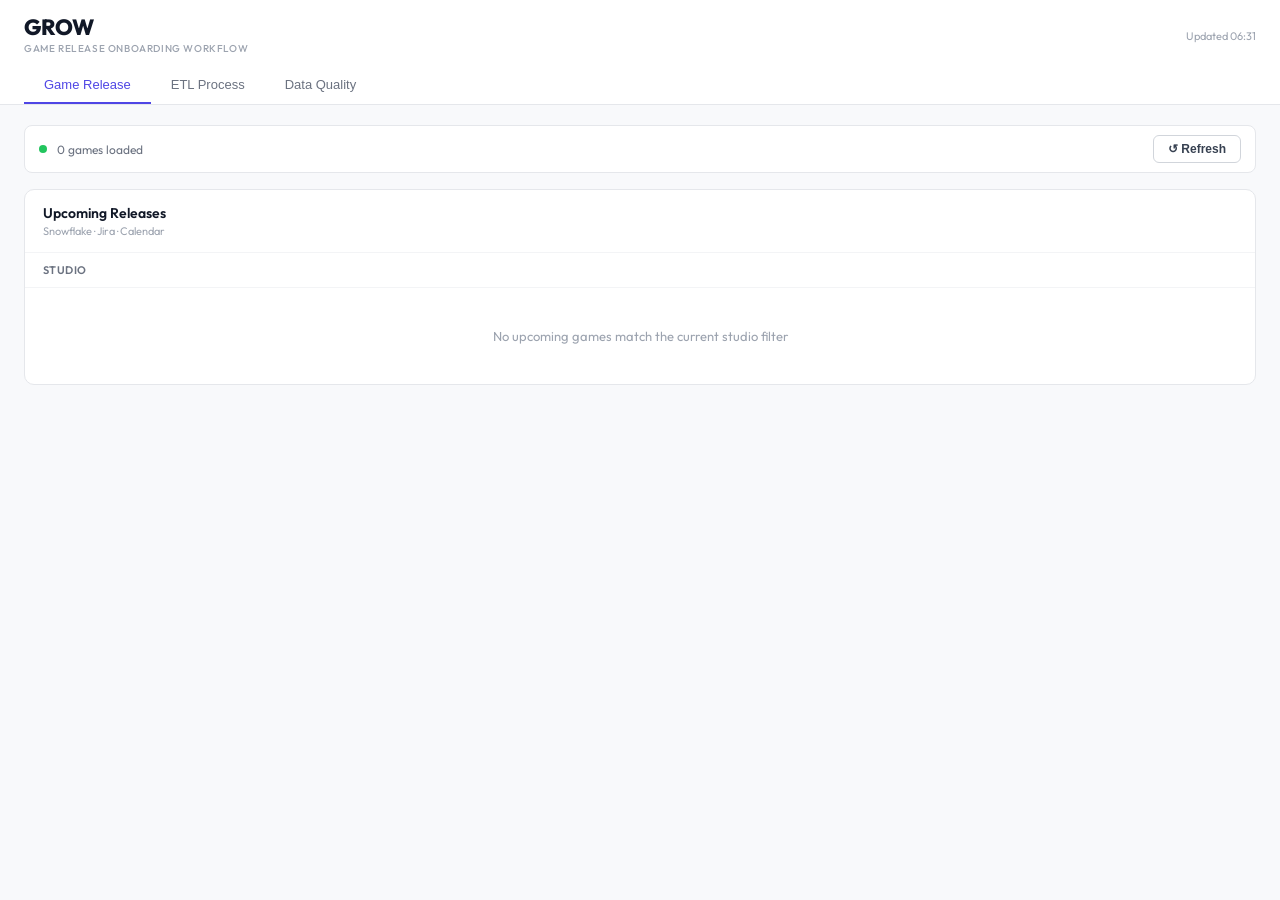
==== commit b1c7fbae: "GROW: Game Launch Monitor" ====
--- a/index.html
+++ b/index.html
@@ -1,9 +1,31 @@
 <!DOCTYPE html>
+<script type="application/json" id="cowork-artifact-meta">
+{
+  "name": "Game Launch Monitor",
+  "schemaVersion": 1,
+  "description": "Game Launch Monitor — tracks all upcoming games from Snowflake, checks data completeness (analytical name, GS ID, adjust tokens, bundle ID), Jira ticket status, and runs DQ checks per game across key tables.",
+  "mcpTools": [
+    "mcp__57ece3bd-7033-41cc-a05f-35566b1f55dd__run_snowflake_query",
+    "mcp__3b48b019-037d-4ad4-897a-13acde16df78__searchJiraIssuesUsingJql",
+    "mcp__3b48b019-037d-4ad4-897a-13acde16df78__createJiraIssue",
+    "mcp__3b48b019-037d-4ad4-897a-13acde16df78__editJiraIssue",
+    "mcp__3b48b019-037d-4ad4-897a-13acde16df78__createIssueLink",
+  ],
+  "mcpServerNames": [
+    "TDG Snowflake MCP",
+    "Atlassian",
+    "Atlassian",
+    "Atlassian",
+    "Atlassian",
+    "Google Calendar"
+  ]
+}
+</script>
 <html lang="en">
 <head>
 <meta charset="UTF-8">
 <meta name="viewport" content="width=device-width, initial-scale=1">
-<title>GROW: static for demo purposes</title>
+<title>GROW</title>
 <link rel="preconnect" href="https://fonts.googleapis.com">
 <link rel="preconnect" href="https://fonts.gstatic.com" crossorigin>
 <link href="https://fonts.googleapis.com/css2?family=Outfit:wght@400;500;600;700;800&display=swap" rel="stylesheet">
@@ -16,6 +38,7 @@
   color: #1a1a2e;
   font-size: 14px;
 }
+
 .header {
   background: white;
   border-bottom: 1px solid #e5e7eb;
@@ -34,6 +57,7 @@
 .header h1 { font-size: 22px; font-weight: 800; color: #111827; letter-spacing: -0.5px; line-height: 1; }
 .header-subtitle { font-size: 10px; font-weight: 500; color: #9ca3af; letter-spacing: 0.6px; text-transform: uppercase; margin-top: 3px; }
 .last-updated { font-size: 11px; color: #9ca3af; }
+
 .tabs { display: flex; }
 .tab-btn {
   padding: 10px 20px;
@@ -48,7 +72,9 @@
 }
 .tab-btn:hover { color: #374151; }
 .tab-btn.active { color: #4f46e5; border-bottom-color: #4f46e5; }
+
 .main { padding: 20px 24px; }
+
 .status-bar {
   display: flex;
   align-items: center;
@@ -65,6 +91,7 @@
 .dot.loading { background: #f59e0b; animation: pulse 1s infinite; }
 .dot.error { background: #ef4444; }
 @keyframes pulse { 0%,100%{opacity:1}50%{opacity:.3} }
+
 .card {
   background: white;
   border: 1px solid #e5e7eb;
@@ -81,6 +108,7 @@
 }
 .card-title { font-size: 14px; font-weight: 600; color: #111827; }
 .card-sub { font-size: 11px; color: #9ca3af; margin-top: 2px; }
+
 .flag-item {
   display: flex;
   gap: 8px;
@@ -92,6 +120,7 @@
   color: #92400e;
   margin-bottom: 6px;
 }
+
 table { width: 100%; border-collapse: collapse; font-size: 13px; min-width: 800px; }
 th {
   text-align: left;
@@ -113,9 +142,11 @@
 }
 tr:last-child td { border-bottom: none; }
 tr:hover td { background: #fafafa; }
+
 .game-name { font-weight: 600; color: #111827; white-space: nowrap; }
 .game-sub { font-size: 11px; color: #6b7280; font-family: monospace; margin-top: 2px; }
 .game-no-an { font-size: 11px; color: #dc2626; margin-top: 2px; }
+
 .badge {
   display: inline-block;
   padding: 2px 8px;
@@ -132,10 +163,15 @@
 .b-blue   { background: #dbeafe; color: #1d4ed8; }
 .b-amber  { background: #fef3c7; color: #92400e; }
 .b-gray   { background: #f3f4f6; color: #6b7280; }
+.t1 { background: #fee2e2; color: #991b1b; }
+.t2 { background: #fef9c3; color: #854d0e; }
+.t3 { background: #dbeafe; color: #1d4ed8; }
+
 .ck { font-size: 14px; }
 .ck-ok   { color: #16a34a; }
 .ck-fail { color: #dc2626; }
 .ck-warn { color: #d97706; cursor: help; }
+
 .btn {
   display: inline-flex;
   align-items: center;
@@ -154,6 +190,7 @@
 .btn-refresh:hover { background: #f9fafb; }
 .btn-run     { background: #4f46e5; color: white; padding: 8px 18px; font-size: 13px; }
 .btn-run:hover { background: #4338ca; }
+
 .chips {
   display: flex;
   gap: 8px;
@@ -162,6 +199,7 @@
   border-bottom: 1px solid #f3f4f6;
   background: #fafafa;
 }
+
 .filter-row {
   display: flex;
   align-items: center;
@@ -192,6 +230,7 @@
 }
 .studio-chip.on  { background: #4f46e5; color: white; border-color: #4f46e5; }
 .studio-chip.off { background: white;   color: #9ca3af; border-color: #e5e7eb; }
+
 .issues-card {
   background: white;
   border: 1px solid #e5e7eb;
@@ -207,7 +246,11 @@
   gap: 8px;
   background: #fffbeb;
 }
-.issues-card-title { font-size: 13px; font-weight: 600; color: #92400e; }
+.issues-card-title {
+  font-size: 13px;
+  font-weight: 600;
+  color: #92400e;
+}
 .issue-section { border-bottom: 1px solid #f3f4f6; }
 .issue-section:last-child { border-bottom: none; }
 .issue-game-header {
@@ -219,12 +262,24 @@
 }
 .issue-game-name { font-weight: 600; font-size: 13px; color: #111827; }
 .issue-bullets { list-style: none; padding: 2px 18px 12px; margin: 0; }
-.issue-bullet { display: flex; align-items: flex-start; gap: 8px; padding: 4px 0; }
-.ib-dot { width: 6px; height: 6px; border-radius: 50%; flex-shrink: 0; margin-top: 5px; }
+.issue-bullet {
+  display: flex;
+  align-items: flex-start;
+  gap: 8px;
+  padding: 4px 0;
+}
+.ib-dot {
+  width: 6px;
+  height: 6px;
+  border-radius: 50%;
+  flex-shrink: 0;
+  margin-top: 5px;
+}
 .ip-block .ib-dot  { background: #ef4444; }
 .ip-warn  .ib-dot  { background: #f59e0b; }
 .ip-action .ib-dot { background: #3b82f6; }
 .ib-text { font-size: 12px; color: #374151; line-height: 1.5; }
+
 .dq-controls {
   display: flex;
   gap: 10px;
@@ -243,6 +298,7 @@
 }
 #dq-game { min-width: 280px; }
 #dq-days { min-width: 130px; }
+
 .loading-state {
   display: flex;
   align-items: center;
@@ -261,12 +317,17 @@
 }
 @keyframes spin { to { transform: rotate(360deg); } }
 .empty-state { text-align: center; padding: 40px; color: #9ca3af; font-size: 13px; }
+
 .tab-pane { display: none; }
 .tab-pane.active { display: block; }
+
 .week-banner { border-left: 4px solid #4f46e5; }
 .week-banner .card-header { background: linear-gradient(135deg, #f5f3ff, #ede9fe); }
+
 .overflow-x { overflow-x: auto; }
+
 td.center { text-align: center; }
+
 .tier-section { margin: 16px 0; }
 .tier-header { font-size: 13px; font-weight: 700; color: #374151; margin: 16px 0 8px; padding: 6px 10px; background: #f3f4f6; border-radius: 6px; border-left: 3px solid #6366f1; }
 .dq-check { background: #fff; border: 1px solid #e5e7eb; border-radius: 8px; margin-bottom: 12px; overflow: hidden; }
@@ -276,11 +337,15 @@
 .dq-summary { font-size: 12px; color: #374151; background: #f0fdf4; border: 1px solid #bbf7d0; border-radius: 4px; padding: 3px 8px; }
 .dq-summary.warn { background: #fffbeb; border-color: #fde68a; }
 .dq-summary.bad  { background: #fef2f2; border-color: #fecaca; }
+.dq-table-wrap { padding: 10px 14px; overflow-x: auto; }
+.dq-table-wrap table { width: 100%; font-size: 12px; }
+.dq-placeholder { padding: 12px 14px; color: #9ca3af; font-size: 12px; font-style: italic; }
 .dq-table-wrap { padding: 0; overflow: auto; max-height: 340px; }
 .dq-table-wrap table { width: max-content; min-width: 100%; font-size: 12px; }
 .dq-table-wrap thead th { position: sticky; top: 0; z-index: 2; background: #f9fafb; border-bottom: 1px solid #e5e7eb; }
 .dq-flags-inner { display: flex; flex-wrap: wrap; gap: 6px; padding: 8px 14px; border-bottom: 1px solid #f3f4f6; }
 .dq-flag { display: inline-flex; align-items: center; padding: 2px 8px; background: #fef2f2; border: 1px solid #fecaca; border-radius: 4px; font-size: 11px; color: #dc2626; font-weight: 500; }
+
 .dq-platform-filter { display: none; align-items: center; gap: 8px; margin-left: auto; }
 .pf-btn {
   padding: 4px 12px;
@@ -295,7 +360,6 @@
   font-family: inherit;
 }
 .pf-btn.active { background: #4f46e5; color: white; border-color: #4f46e5; }
-.dq-placeholder { padding: 12px 14px; color: #9ca3af; font-size: 12px; font-style: italic; }
 </style>
 </head>
 <body>
@@ -306,7 +370,7 @@
       <h1>GROW</h1>
       <span class="header-subtitle">Game Release Onboarding Workflow</span>
     </div>
-    <span class="last-updated" id="last-updated">Snapshot · 25 Jun 2026</span>
+    <span class="last-updated" id="last-updated">—</span>
   </div>
   <div class="tabs">
     <button class="tab-btn active" onclick="switchTab('radar')">Game Release</button>
@@ -317,11 +381,12 @@
 
 <div class="main">
   <div class="status-bar">
-    <div class="dot" id="status-dot"></div>
-    <span id="status-text">15 games loaded</span>
-    <button class="btn btn-refresh" style="margin-left:auto" onclick="alert('Static snapshot — live queries not available.')">↺ Refresh</button>
+    <div class="dot loading" id="status-dot"></div>
+    <span id="status-text">Loading...</span>
+    <button class="btn btn-refresh" onclick="refresh()" style="margin-left:auto">↺ Refresh</button>
   </div>
 
+  <!-- ── GAME RADAR ── -->
   <div class="tab-pane active" id="tab-radar">
     <div id="radar-issues"></div>
     <div class="card">
@@ -332,12 +397,12 @@
         </div>
         <div class="chips" id="radar-chips" style="padding:0;border:none;background:transparent;gap:6px"></div>
       </div>
-      <div class="filter-row" id="studio-filter">
+      <div class="filter-row" id="studio-filter" style="display:none">
         <span class="filter-label">Studio</span>
-        <div id="studio-chips" style="display:flex;gap:6px;flex-wrap:wrap"></div>
+        <div id="studio-chips"></div>
       </div>
       <div class="overflow-x">
-        <div id="radar-table"></div>
+        <div id="radar-table"><div class="loading-state"><div class="spinner"></div> Querying Snowflake...</div></div>
       </div>
     </div>
     <div class="card" id="released-card" style="margin-top:16px;display:none">
@@ -354,6 +419,7 @@
     </div>
   </div>
 
+  <!-- ── PHASE 2 ── -->
   <div class="tab-pane" id="tab-week">
     <div class="card week-banner">
       <div class="card-header">
@@ -363,17 +429,18 @@
         </div>
         <div style="display:flex;align-items:center;gap:8px;flex-wrap:wrap">
           <div id="week-summary-chips" style="display:flex;gap:6px;flex-wrap:wrap"></div>
-          <button class="btn btn-refresh" onclick="alert('Static snapshot — live queries not available.')" style="font-size:11px;padding:4px 10px;white-space:nowrap">↺ Refresh Jira</button>
+          <button id="refresh-jira-btn" class="btn btn-refresh" onclick="refreshJira()" style="font-size:11px;padding:4px 10px;white-space:nowrap">↺ Refresh Jira</button>
         </div>
       </div>
-      <div class="filter-row" id="week-studio-filter">
+      <div class="filter-row" id="week-studio-filter" style="display:none">
         <span class="filter-label">Studio</span>
         <div id="week-studio-chips" style="display:flex;gap:6px;flex-wrap:wrap"></div>
       </div>
-      <div id="week-table"></div>
+      <div id="week-table"><div class="loading-state"><div class="spinner"></div></div></div>
     </div>
   </div>
 
+  <!-- ── DATA QUALITY ── -->
   <div class="tab-pane" id="tab-dq">
     <div class="card">
       <div class="card-header">
@@ -383,21 +450,14 @@
         </div>
       </div>
       <div class="dq-controls">
-        <select class="dq-select" id="dq-game">
-          <option value="">Select a game...</option>
-          <option value="colorflowsort" selected>Color Flow Sort  (colorflowsort)</option>
-          <option value="puzzleguess">Puzzle Guesser  (puzzleguess)</option>
-          <option value="nutmaster">Nut Master  (nutmaster)</option>
-          <option value="capydoku">Capydoku  (capydoku)</option>
-          <option value="lumina">Lumina  (lumina)</option>
-        </select>
+        <select class="dq-select" id="dq-game"><option value="">Select a game...</option></select>
         <select class="dq-select" id="dq-days">
           <option value="7">Last 7 days</option>
-          <option value="14" selected>Last 14 days</option>
+          <option value="14">Last 14 days</option>
           <option value="30">Last 30 days</option>
         </select>
-        <button class="btn btn-run" onclick="alert('Static snapshot — live queries not available.\n\nShowing pre-loaded results for Color Flow Sort (L14D).')">▶ Run Checks</button>
-        <div class="dq-platform-filter" id="dq-platform-filter" style="display:flex">
+        <button class="btn btn-run" onclick="runDQ()">▶ Run Checks</button>
+        <div class="dq-platform-filter" id="dq-platform-filter">
           <span style="font-size:11px;font-weight:600;color:#6b7280;text-transform:uppercase;letter-spacing:0.04em">Platform</span>
           <button class="pf-btn active" onclick="filterDQPlatform('all',this)">All</button>
           <button class="pf-btn" onclick="filterDQPlatform('android',this)">Android</button>
@@ -405,7 +465,7 @@
         </div>
       </div>
       <div class="overflow-x">
-        <div id="dq-results"><div class="chips">  <span class="badge b-gray">L14D · colorflowsort</span></div><div class="tier-header">🔴 Tier 1 — Presence &amp; Consistency</div><div class="dq-check">  <div class="dq-check-header">    <span class="dq-check-title">tds_db.public.events_production_union</span>    <span class="badge b-green">✓ Events found</span>  </div>  <div class="dq-summaries" id="dqsums_dqchk_0">    <span class="dq-summary">Total events: 38,934</span>    <span class="dq-summary">Platforms firing: android, ios</span>    <span class="dq-summary">Top event by users: App_First_Open (96% of users)</span>  </div>  <div class="dq-flags" id="dqflags_dqchk_0"></div>  <div class="dq-table-wrap"><table><thead><tr><th>Platform</th><th>Event Name</th><th>Total Events</th><th>Distinct Users</th><th>Total Users</th><th>% Users</th></tr></thead><tbody><tr data-platform="android"><td>android</td><td>App_First_Open</td><td>145</td><td>145</td><td>151</td><td>96</td></tr><tr data-platform="ios"><td>ios</td><td>App_First_Open</td><td>1</td><td>1</td><td>1</td><td>100</td></tr><tr data-platform="android"><td>android</td><td>App_Start_Time</td><td>183</td><td>64</td><td>151</td><td>42.40</td></tr><tr data-platform="android"><td>android</td><td>App_Start_Time_First</td><td>145</td><td>145</td><td>151</td><td>96</td></tr><tr data-platform="ios"><td>ios</td><td>App_Start_Time_First</td><td>1</td><td>1</td><td>1</td><td>100</td></tr><tr data-platform="android"><td>android</td><td>App_Update</td><td>4</td><td>4</td><td>151</td><td>2.60</td></tr><tr data-platform="android"><td>android</td><td>LAT</td><td>5</td><td>5</td><td>151</td><td>3.30</td></tr><tr data-platform="ios"><td>ios</td><td>LAT</td><td>1</td><td>1</td><td>1</td><td>100</td></tr><tr data-platform="android"><td>android</td><td>NOT_LAT</td><td>140</td><td>140</td><td>151</td><td>92.70</td></tr><tr data-platform="android"><td>android</td><td>Init_Call_Completed</td><td>702</td><td>147</td><td>151</td><td>97.40</td></tr><tr data-platform="ios"><td>ios</td><td>Init_Call_Completed</td><td>1</td><td>1</td><td>1</td><td>100</td></tr><tr data-platform="android"><td>android</td><td>Session_Start</td><td>314</td><td>150</td><td>151</td><td>99.30</td></tr><tr data-platform="ios"><td>ios</td><td>Session_Start</td><td>1</td><td>1</td><td>1</td><td>100</td></tr><tr data-platform="android"><td>android</td><td>Session_Resume</td><td>529</td><td>92</td><td>151</td><td>60.90</td></tr><tr data-platform="android"><td>android</td><td>Session_End</td><td>168</td><td>60</td><td>151</td><td>39.70</td></tr><tr data-platform="android"><td>android</td><td>IAP_Make_Purchase</td><td>56</td><td>28</td><td>151</td><td>18.50</td></tr><tr data-platform="android"><td>android</td><td>Remote_Config_Load_Failed</td><td>35</td><td>3</td><td>151</td><td>2</td></tr><tr data-platform="android"><td>android</td><td>Remote_Config_Saved</td><td>295</td><td>141</td><td>151</td><td>93.40</td></tr><tr data-platform="ios"><td>ios</td><td>Remote_Config_Saved</td><td>1</td><td>1</td><td>1</td><td>100</td></tr><tr data-platform="android"><td>android</td><td>Game_End</td><td>1,761</td><td>140</td><td>151</td><td>92.70</td></tr><tr data-platform="ios"><td>ios</td><td>Game_End</td><td>4</td><td>1</td><td>1</td><td>100</td></tr><tr data-platform="android"><td>android</td><td>Game_Start</td><td>1,960</td><td>148</td><td>151</td><td>98</td></tr><tr data-platform="ios"><td>ios</td><td>Game_Start</td><td>4</td><td>1</td><td>1</td><td>100</td></tr><tr data-platform="android"><td>android</td><td>Game_Suspend</td><td>226</td><td>59</td><td>151</td><td>39.10</td></tr><tr data-platform="android"><td>android</td><td>Game_Resume</td><td>173</td><td>44</td><td>151</td><td>29.10</td></tr><tr data-platform="android"><td>android</td><td>Level_Progression</td><td>1,519</td><td>136</td><td>151</td><td>90.10</td></tr><tr data-platform="ios"><td>ios</td><td>Level_Progression</td><td>4</td><td>1</td><td>1</td><td>100</td></tr><tr data-platform="android"><td>android</td><td>Currency_Transaction</td><td>2,137</td><td>141</td><td>151</td><td>93.40</td></tr><tr data-platform="ios"><td>ios</td><td>Currency_Transaction</td><td>4</td><td>1</td><td>1</td><td>100</td></tr><tr data-platform="android"><td>android</td><td>Screen_Shown</td><td>10,725</td><td>151</td><td>151</td><td>100</td></tr><tr data-platform="ios"><td>ios</td><td>Screen_Shown</td><td>29</td><td>1</td><td>1</td><td>100</td></tr><tr data-platform="android"><td>android</td><td>Screen_Interaction</td><td>1,568</td><td>131</td><td>151</td><td>86.80</td></tr><tr data-platform="ios"><td>ios</td><td>Screen_Interaction</td><td>4</td><td>1</td><td>1</td><td>100</td></tr><tr data-platform="android"><td>android</td><td>User_Funnel</td><td>1,767</td><td>145</td><td>151</td><td>96</td></tr><tr data-platform="ios"><td>ios</td><td>User_Funnel</td><td>2</td><td>1</td><td>1</td><td>100</td></tr><tr data-platform="android"><td>android</td><td>Ad_Cached_Interstitial</td><td>194</td><td>40</td><td>151</td><td>26.50</td></tr><tr data-platform="android"><td>android</td><td>Ad_Cached_Rewarded</td><td>14</td><td>9</td><td>151</td><td>6</td></tr><tr data-platform="android"><td>android</td><td>Ad_Call_Fail_NoAdToShow_Interstitial</td><td>87</td><td>6</td><td>151</td><td>4</td></tr><tr data-platform="android"><td>android</td><td>Ad_Call_Fail_StillLoading_Interstitial</td><td>50</td><td>9</td><td>151</td><td>6</td></tr><tr data-platform="android"><td>android</td><td>Ad_Call_Fail_StillLoading_Rewarded</td><td>34</td><td>1</td><td>151</td><td>0.70</td></tr><tr data-platform="android"><td>android</td><td>Ad_Call_Interstitial</td><td>331</td><td>47</td><td>151</td><td>31.10</td></tr><tr data-platform="android"><td>android</td><td>Ad_Call_Rewarded</td><td>48</td><td>10</td><td>151</td><td>6.60</td></tr><tr data-platform="android"><td>android</td><td>Ad_Call_Success_Interstitial</td><td>194</td><td>40</td><td>151</td><td>26.50</td></tr><tr data-platform="android"><td>android</td><td>Ad_Call_Success_Rewarded</td><td>14</td><td>9</td><td>151</td><td>6</td></tr><tr data-platform="android"><td>android</td><td>Ad_Check</td><td>1,271</td><td>129</td><td>151</td><td>85.40</td></tr><tr data-platform="ios"><td>ios</td><td>Ad_Check</td><td>4</td><td>1</td><td>1</td><td>100</td></tr><tr data-platform="android"><td>android</td><td>Ad_Click_Interstitial</td><td>80</td><td>25</td><td>151</td><td>16.60</td></tr><tr data-platform="android"><td>android</td><td>Ad_Click_Rewarded</td><td>8</td><td>7</td><td>151</td><td>4.60</td></tr><tr data-platform="android"><td>android</td><td>Ad_Close_Interstitial</td><td>156</td><td>33</td><td>151</td><td>21.90</td></tr><tr data-platform="android"><td>android</td><td>Ad_Close_Rewarded</td><td>14</td><td>9</td><td>151</td><td>6</td></tr><tr data-platform="android"><td>android</td><td>Ad_FailedToDisplay_Interstitial</td><td>1</td><td>1</td><td>151</td><td>0.70</td></tr><tr data-platform="android"><td>android</td><td>Ad_Impression10</td><td>6</td><td>6</td><td>151</td><td>4</td></tr><tr data-platform="android"><td>android</td><td>Ad_Impression15</td><td>4</td><td>4</td><td>151</td><td>2.60</td></tr><tr data-platform="android"><td>android</td><td>Ad_Impression5</td><td>11</td><td>10</td><td>151</td><td>6.60</td></tr><tr data-platform="android"><td>android</td><td>Ad_Impression_Interstitial</td><td>183</td><td>36</td><td>151</td><td>23.80</td></tr><tr data-platform="android"><td>android</td><td>Ad_Impression_Interstitial10</td><td>6</td><td>6</td><td>151</td><td>4</td></tr><tr data-platform="android"><td>android</td><td>Ad_Impression_Interstitial15</td><td>4</td><td>3</td><td>151</td><td>2</td></tr><tr data-platform="android"><td>android</td><td>Ad_Impression_Interstitial5</td><td>9</td><td>8</td><td>151</td><td>5.30</td></tr><tr data-platform="android"><td>android</td><td>Ad_Impression_Rewarded</td><td>14</td><td>9</td><td>151</td><td>6</td></tr><tr data-platform="android"><td>android</td><td>Ad_Manager_Initialized</td><td>323</td><td>149</td><td>151</td><td>98.70</td></tr><tr data-platform="ios"><td>ios</td><td>Ad_Manager_Initialized</td><td>1</td><td>1</td><td>1</td><td>100</td></tr><tr data-platform="android"><td>android</td><td>Ad_Request_FailedToLoad_Interstitial</td><td>1,764</td><td>14</td><td>151</td><td>9.30</td></tr><tr data-platform="android"><td>android</td><td>Ad_Request_FailedToLoad_Rewarded</td><td>1,780</td><td>16</td><td>151</td><td>10.60</td></tr><tr data-platform="android"><td>android</td><td>Ad_Request_Interstitial</td><td>2,210</td><td>142</td><td>151</td><td>94</td></tr><tr data-platform="ios"><td>ios</td><td>Ad_Request_Interstitial</td><td>1</td><td>1</td><td>1</td><td>100</td></tr><tr data-platform="android"><td>android</td><td>Ad_Request_Rewarded</td><td>2,062</td><td>135</td><td>151</td><td>89.40</td></tr><tr data-platform="ios"><td>ios</td><td>Ad_Request_Rewarded</td><td>1</td><td>1</td><td>1</td><td>100</td></tr><tr data-platform="android"><td>android</td><td>Ad_Request_Success_Interstitial</td><td>419</td><td>129</td><td>151</td><td>85.40</td></tr><tr data-platform="ios"><td>ios</td><td>Ad_Request_Success_Interstitial</td><td>1</td><td>1</td><td>1</td><td>100</td></tr><tr data-platform="android"><td>android</td><td>Ad_Request_Success_Rewarded</td><td>255</td><td>125</td><td>151</td><td>82.80</td></tr><tr data-platform="ios"><td>ios</td><td>Ad_Request_Success_Rewarded</td><td>1</td><td>1</td><td>1</td><td>100</td></tr><tr data-platform="android"><td>android</td><td>ATT_Flow_AppStart</td><td>2</td><td>1</td><td>151</td><td>0.70</td></tr><tr data-platform="android"><td>android</td><td>ATT_Flow_Triggered</td><td>1</td><td>1</td><td>151</td><td>0.70</td></tr><tr data-platform="android"><td>android</td><td>ccrtcumulative</td><td>10</td><td>4</td><td>151</td><td>2.60</td></tr><tr data-platform="android"><td>android</td><td>CustomClientRevenueThresholdReached</td><td>16</td><td>16</td><td>151</td><td>10.60</td></tr><tr data-platform="android"><td>android</td><td>IAP_Init_Failed</td><td>6</td><td>5</td><td>151</td><td>3.30</td></tr><tr data-platform="android"><td>android</td><td>IAP_Init_Success</td><td>2,247</td><td>145</td><td>151</td><td>96</td></tr><tr data-platform="ios"><td>ios</td><td>IAP_Init_Success</td><td>2</td><td>1</td><td>1</td><td>100</td></tr><tr data-platform="android"><td>android</td><td>IAP_Process_Purchase</td><td>20</td><td>13</td><td>151</td><td>8.60</td></tr><tr data-platform="android"><td>android</td><td>IAP_Purchase_Failed</td><td>35</td><td>17</td><td>151</td><td>11.30</td></tr><tr data-platform="android"><td>android</td><td>IAP_Purchase_Track_Revenue</td><td>2</td><td>2</td><td>151</td><td>1.30</td></tr><tr data-platform="android"><td>android</td><td>Install_Init_Call_Completed</td><td>162</td><td>151</td><td>151</td><td>100</td></tr><tr data-platform="ios"><td>ios</td><td>Install_Init_Call_Completed</td><td>1</td><td>1</td><td>1</td><td>100</td></tr><tr data-platform="android"><td>android</td><td>Item_Transaction</td><td>151</td><td>30</td><td>151</td><td>19.90</td></tr><tr data-platform="android"><td>android</td><td>Store_Product_Purchase_Failure</td><td>35</td><td>17</td><td>151</td><td>11.30</td></tr><tr data-platform="android"><td>android</td><td>Store_Product_Purchase_Started</td><td>56</td><td>28</td><td>151</td><td>18.50</td></tr><tr data-platform="android"><td>android</td><td>Store_Product_Purchase_Success</td><td>18</td><td>12</td><td>151</td><td>7.90</td></tr><tr data-platform="android"><td>android</td><td>Store_Product_Restore_Success</td><td>1</td><td>1</td><td>151</td><td>0.70</td></tr></tbody></table></div></div><div class="dq-check">  <div class="dq-check-header">    <span class="dq-check-title">tds_db.dds.application</span>    <span class="badge b-green">✓ Pass</span>  </div>  <div class="dq-summaries">    <span class="dq-summary">app, team, studio — all match</span>  </div>  <div class="dq-flags"></div>  <div class="dq-table-wrap"><table><thead><tr><th>dds_app</th><th>dds_team</th><th>dds_studio</th><th>as_app</th><th>as_team</th><th>as_studio</th><th>check_app</th><th>check_team</th><th>check_studio</th></tr></thead><tbody><tr><td>colorflowsort</td><td>Hades</td><td>mythos</td><td>colorflowsort</td><td>Hades</td><td>Mythos</td><td>✓</td><td>✓</td><td>✓</td></tr></tbody></table></div></div><div class="dq-check">  <div class="dq-check-header">    <span class="dq-check-title">tds_db.public.bi_application</span>    <span class="badge b-green">✓ Pass</span>  </div>  <div class="dq-summaries">    <span class="dq-summary">app, team, studio — all match</span>  </div>  <div class="dq-flags"></div>  <div class="dq-table-wrap"><table><thead><tr><th>bi_app</th><th>bi_team</th><th>bi_studio</th><th>as_app</th><th>as_team</th><th>as_studio</th><th>check_app</th><th>check_team</th><th>check_studio</th></tr></thead><tbody><tr><td>colorflowsort</td><td>Hades</td><td>mythos</td><td>colorflowsort</td><td>Hades</td><td>Mythos</td><td>✓</td><td>✓</td><td>✓</td></tr></tbody></table></div></div><div class="dq-check">  <div class="dq-check-header">    <span class="dq-check-title">tds_db.public.app_name_mapping_gs</span>    <span class="badge b-green">✓ Pass</span>  </div>  <div class="dq-summaries">    <span class="dq-summary">GS ID: 159 | App Group: Sort</span>    <span class="dq-summary">ID linked in TDS_APP_IDS: Yes</span>    <span class="dq-summary">Name match (gs.name = analytical_name): Yes</span>  </div>  <div class="dq-flags"></div>  <div class="dq-table-wrap"><table><thead><tr><th>gs_id</th><th>gs_name</th><th>gs_app_group</th><th>tds_analytical_name</th><th>tds_gs_app_id</th><th>tds_zm_gs_app_id</th><th>tds_lds_gs_app_id</th><th>tds_tt_gs_app_id</th><th>check_id</th><th>check_name</th></tr></thead><tbody><tr><td>159</td><td>colorflowsort</td><td>Sort</td><td>colorflowsort</td><td>159</td><td>—</td><td>—</td><td>—</td><td>✓</td><td>✓</td></tr></tbody></table></div></div><div class="tier-header">🟡 Tier 2 — Metrics</div><div class="dq-check">  <div class="dq-check-header">    <span class="dq-check-title">tds_db.public.activity_summary_report_new</span>    <span class="badge b-green">✓ Data found</span>  </div>  <div class="dq-summaries">    <span class="dq-summary bad">Total ad revenue (L14D): $0.00</span>    <span class="dq-summary warn">IAP revenue: ✗ No IAP data</span>    <span class="dq-summary">Latest data: 24 Jun 2026</span>  </div>  <div class="dq-flags"><div class="dq-flags-inner"><span class="dq-flag">No data: sum revenue</span><span class="dq-flag">No data: sum iap revenue</span><span class="dq-flag">No data: sum impression</span><span class="dq-flag">No data: sum request</span></div></div>  <div class="dq-table-wrap"><table><thead><tr><th>Date</th><th>Platform</th><th>Countries</th><th>Placement Types</th><th>Connections</th><th>Media Sources</th><th>DAU Avg</th><th>Sessions Avg</th><th>Installs Avg</th><th>Ad Revenue</th><th>IAP Revenue</th><th>Impressions</th><th>Requests</th><th>Clicks</th><th>Spent</th></tr></thead><tbody><tr data-platform="android"><td>2026-06-11</td><td>android</td><td>2</td><td>0</td><td>0</td><td>1</td><td>7</td><td>8</td><td>3</td><td>—</td><td>—</td><td>—</td><td>—</td><td>—</td><td>—</td></tr><tr data-platform="android"><td>2026-06-15</td><td>android</td><td>3</td><td>0</td><td>0</td><td>2</td><td>1</td><td>1</td><td>3.67</td><td>—</td><td>—</td><td>—</td><td>—</td><td>—</td><td>—</td></tr><tr data-platform="android"><td>2026-06-16</td><td>android</td><td>1</td><td>0</td><td>0</td><td>0</td><td>3</td><td>3</td><td>—</td><td>—</td><td>—</td><td>—</td><td>—</td><td>—</td><td>—</td></tr><tr data-platform="android"><td>2026-06-17</td><td>android</td><td>4</td><td>0</td><td>0</td><td>1</td><td>6.67</td><td>7.67</td><td>3.25</td><td>—</td><td>—</td><td>—</td><td>—</td><td>—</td><td>—</td></tr><tr data-platform="android"><td>2026-06-18</td><td>android</td><td>4</td><td>0</td><td>0</td><td>1</td><td>3.75</td><td>4.50</td><td>2</td><td>—</td><td>—</td><td>—</td><td>—</td><td>—</td><td>—</td></tr><tr data-platform="ios"><td>2026-06-18</td><td>ios</td><td>1</td><td>0</td><td>0</td><td>0</td><td>1</td><td>1</td><td>—</td><td>—</td><td>—</td><td>—</td><td>—</td><td>—</td><td>—</td></tr><tr data-platform="android"><td>2026-06-19</td><td>android</td><td>2</td><td>0</td><td>0</td><td>2</td><td>13</td><td>31</td><td>3</td><td>—</td><td>—</td><td>—</td><td>—</td><td>0</td><td>0</td></tr><tr data-platform="android"><td>2026-06-20</td><td>android</td><td>2</td><td>0</td><td>0</td><td>1</td><td>1</td><td>1.50</td><td>1</td><td>—</td><td>—</td><td>—</td><td>—</td><td>—</td><td>—</td></tr><tr data-platform="android"><td>2026-06-21</td><td>android</td><td>2</td><td>0</td><td>0</td><td>2</td><td>1</td><td>2</td><td>2</td><td>—</td><td>—</td><td>—</td><td>—</td><td>0</td><td>0</td></tr><tr data-platform="android"><td>2026-06-22</td><td>android</td><td>3</td><td>0</td><td>0</td><td>2</td><td>2.50</td><td>5.50</td><td>2.50</td><td>—</td><td>—</td><td>—</td><td>—</td><td>0</td><td>0</td></tr><tr data-platform="android"><td>2026-06-23</td><td>android</td><td>8</td><td>0</td><td>0</td><td>4</td><td>20.62</td><td>51.75</td><td>6.78</td><td>—</td><td>—</td><td>—</td><td>—</td><td>593</td><td>322.24</td></tr><tr data-platform="android"><td>2026-06-24</td><td>android</td><td>11</td><td>0</td><td>0</td><td>3</td><td>11.36</td><td>32.55</td><td>2.70</td><td>—</td><td>—</td><td>—</td><td>—</td><td>156</td><td>212.95</td></tr></tbody></table></div></div><div class="dq-check">  <div class="dq-check-header">    <span class="dq-check-title">tds_db.public.f_user_activity</span>    <span class="badge b-green">✓ Data found</span>  </div>  <div class="dq-summaries">    <span class="dq-summary">Peak DAU (android): 65 on 2026-06-23</span>    <span class="dq-summary">Avg games/DAU: 7.66</span>    <span class="dq-summary">Latest data: 24 Jun 2026</span>  </div>  <div class="dq-flags"></div>  <div class="dq-table-wrap"><table><thead><tr><th>Date</th><th>Platform</th><th>DAU</th><th>Games/DAU</th><th>Game Time/DAU</th><th>FS Imp/DAU</th><th>Banner Imp/DAU</th><th>Reward Imp/DAU</th></tr></thead><tbody><tr data-platform="android"><td>2026-06-11</td><td>android</td><td>7</td><td>2.1430</td><td>23.5710</td><td>0</td><td>0</td><td>0.1430</td></tr><tr data-platform="android"><td>2026-06-15</td><td>android</td><td>2</td><td>14</td><td>773.5000</td><td>0</td><td>0</td><td>1</td></tr><tr data-platform="android"><td>2026-06-16</td><td>android</td><td>3</td><td>9.3330</td><td>272.3330</td><td>0.6670</td><td>0</td><td>0</td></tr><tr data-platform="android"><td>2026-06-17</td><td>android</td><td>18</td><td>4.1670</td><td>344.5560</td><td>0.1110</td><td>0</td><td>0.0560</td></tr><tr data-platform="android"><td>2026-06-18</td><td>android</td><td>15</td><td>12.6670</td><td>3709.9330</td><td>0.7330</td><td>0</td><td>0.2670</td></tr><tr data-platform="ios"><td>2026-06-18</td><td>ios</td><td>1</td><td>4</td><td>42</td><td>0</td><td>0</td><td>0</td></tr><tr data-platform="android"><td>2026-06-19</td><td>android</td><td>13</td><td>15.8460</td><td>512.3850</td><td>0.8460</td><td>0</td><td>0.1540</td></tr><tr data-platform="android"><td>2026-06-20</td><td>android</td><td>2</td><td>0.5000</td><td>0</td><td>0</td><td>0</td><td>0</td></tr><tr data-platform="android"><td>2026-06-21</td><td>android</td><td>1</td><td>1</td><td>0</td><td>0</td><td>0</td><td>0</td></tr><tr data-platform="android"><td>2026-06-22</td><td>android</td><td>5</td><td>3.6000</td><td>55</td><td>0</td><td>0</td><td>0</td></tr><tr data-platform="android"><td>2026-06-23</td><td>android</td><td>65</td><td>11.6920</td><td>818.2000</td><td>1.1850</td><td>0</td><td>0.0150</td></tr><tr data-platform="android"><td>2026-06-24</td><td>android</td><td>49</td><td>13.0200</td><td>1322.4490</td><td>1.5920</td><td>0</td><td>0.0610</td></tr></tbody></table></div></div><div class="dq-check">  <div class="dq-check-header">    <span class="dq-check-title">tds_db.public.f_installs</span>    <span class="badge b-green">✓ Data found</span>  </div>  <div class="dq-summaries">    <span class="dq-summary">Total installs (L14D): 131</span>    <span class="dq-summary">Max country reach in a day: 8</span>    <span class="dq-summary warn">UA spend (CPI): ✓ Flowing</span>  </div>  <div class="dq-flags"></div>  <div class="dq-table-wrap"><table><thead><tr><th>Date</th><th>Platform</th><th>Installs</th><th>Countries</th><th>Sources</th><th>CPI Libring/Install</th><th>Total CPI</th></tr></thead><tbody><tr data-platform="android"><td>2026-06-11</td><td>android</td><td>6</td><td>2</td><td>1</td><td>0</td><td>0</td></tr><tr data-platform="android"><td>2026-06-15</td><td>android</td><td>11</td><td>3</td><td>2</td><td>0</td><td>0</td></tr><tr data-platform="android"><td>2026-06-17</td><td>android</td><td>13</td><td>4</td><td>1</td><td>0</td><td>0</td></tr><tr data-platform="android"><td>2026-06-18</td><td>android</td><td>2</td><td>1</td><td>1</td><td>0</td><td>0</td></tr><tr data-platform="android"><td>2026-06-19</td><td>android</td><td>3</td><td>1</td><td>1</td><td>0</td><td>0</td></tr><tr data-platform="android"><td>2026-06-20</td><td>android</td><td>1</td><td>1</td><td>1</td><td>0</td><td>0</td></tr><tr data-platform="android"><td>2026-06-21</td><td>android</td><td>2</td><td>1</td><td>1</td><td>0</td><td>0</td></tr><tr data-platform="android"><td>2026-06-22</td><td>android</td><td>5</td><td>2</td><td>1</td><td>0</td><td>0</td></tr><tr data-platform="android"><td>2026-06-23</td><td>android</td><td>61</td><td>7</td><td>3</td><td>0</td><td>322.24</td></tr><tr data-platform="android"><td>2026-06-24</td><td>android</td><td>27</td><td>8</td><td>3</td><td>0</td><td>0</td></tr></tbody></table></div></div><div class="dq-check">  <div class="dq-check-header">    <span class="dq-check-title">tds_db.public.f_user_revenue</span>    <span class="badge b-green">✓ Data found</span>  </div>  <div class="dq-summaries">    <span class="dq-summary bad">Total revenue (L14D): $0.00</span>    <span class="dq-summary">Avg ARPDAU: $—</span>    <span class="dq-summary">Top placement by revenue: Interstitial</span>  </div>  <div class="dq-flags"><div class="dq-flags-inner"><span class="dq-flag">No data: total revenue</span><span class="dq-flag">No data: arpdau</span><span class="dq-flag">No data: cpm</span><span class="dq-flag">No data: fs arpdau</span><span class="dq-flag">No data: banner arpdau</span></div></div>  <div class="dq-table-wrap"><table><thead><tr><th>Date</th><th>Platform</th><th>Revenue</th><th>ARPDAU</th><th>CPM</th><th>FS ARPDAU</th><th>Banner ARPDAU</th><th>Reward ARPDAU</th></tr></thead><tbody><tr data-platform="android"><td>2026-06-11</td><td>android</td><td>—</td><td>—</td><td>—</td><td>—</td><td>—</td><td>—</td></tr><tr data-platform="android"><td>2026-06-15</td><td>android</td><td>—</td><td>—</td><td>—</td><td>—</td><td>—</td><td>—</td></tr><tr data-platform="android"><td>2026-06-16</td><td>android</td><td>—</td><td>—</td><td>—</td><td>—</td><td>—</td><td>—</td></tr><tr data-platform="android"><td>2026-06-17</td><td>android</td><td>—</td><td>—</td><td>—</td><td>—</td><td>—</td><td>—</td></tr><tr data-platform="android"><td>2026-06-18</td><td>android</td><td>—</td><td>—</td><td>—</td><td>—</td><td>—</td><td>—</td></tr><tr data-platform="android"><td>2026-06-19</td><td>android</td><td>—</td><td>—</td><td>—</td><td>—</td><td>—</td><td>—</td></tr><tr data-platform="android"><td>2026-06-23</td><td>android</td><td>—</td><td>—</td><td>—</td><td>—</td><td>—</td><td>—</td></tr><tr data-platform="android"><td>2026-06-24</td><td>android</td><td>—</td><td>—</td><td>—</td><td>—</td><td>—</td><td>—</td></tr></tbody></table></div></div><div class="dq-check">  <div class="dq-check-header">    <span class="dq-check-title">tds_db.public.f_release_monitoring_hourly</span>    <span class="badge b-green">✓ Data found</span>  </div>  <div class="dq-summaries">    <span class="dq-summary warn">Total fatal crashes (L14D): 3</span>    <span class="dq-summary">Avg app load time: 2.1s</span>    <span class="dq-summary">Latest reward fill rate: 6%</span>  </div>  <div class="dq-flags"></div>  <div class="dq-table-wrap"><table><thead><tr><th>Date</th><th>Platform</th><th>Active Users</th><th>Games</th><th>D1 Returns</th><th>Fatal Crashes</th><th>Fatal Crash Users</th><th>Non-Fatal</th><th>App Load (ms)</th><th>Inter Rev</th><th>Banner Rev</th><th>Reward Rev</th><th>Inter Fill</th><th>Reward Fill</th></tr></thead><tbody><tr data-platform="android"><td>2026-06-11</td><td>android</td><td>10</td><td>15</td><td>0</td><td>—</td><td>—</td><td>—</td><td>1,877</td><td>0</td><td>0</td><td>0.0009</td><td>1</td><td>1</td></tr><tr data-platform="android"><td>2026-06-15</td><td>android</td><td>4</td><td>28</td><td>2</td><td>—</td><td>—</td><td>—</td><td>2359.2500</td><td>0</td><td>0</td><td>0.0021</td><td>0</td><td>0.0789</td></tr><tr data-platform="android"><td>2026-06-16</td><td>android</td><td>4</td><td>16</td><td>0</td><td>—</td><td>—</td><td>—</td><td>—</td><td>0.0000</td><td>0</td><td>0</td><td>0.4286</td><td>0.2222</td></tr><tr data-platform="android"><td>2026-06-17</td><td>android</td><td>30</td><td>75</td><td>11</td><td>0</td><td>0</td><td>11</td><td>2080.5000</td><td>0.0008</td><td>0</td><td>0.0003</td><td>0.5192</td><td>0.1411</td></tr><tr data-platform="android"><td>2026-06-18</td><td>android</td><td>43</td><td>87</td><td>16</td><td>—</td><td>—</td><td>—</td><td>523.2500</td><td>0.0050</td><td>0</td><td>0</td><td>1</td><td>0.6364</td></tr><tr data-platform="ios"><td>2026-06-18</td><td>ios</td><td>1</td><td>—</td><td>0</td><td>—</td><td>—</td><td>—</td><td>—</td><td>—</td><td>—</td><td>—</td><td>—</td><td>—</td></tr><tr data-platform="android"><td>2026-06-19</td><td>android</td><td>31</td><td>182</td><td>0</td><td>1</td><td>1</td><td>0</td><td>582.5000</td><td>0.0056</td><td>0</td><td>0.0048</td><td>1</td><td>0.9000</td></tr><tr data-platform="android"><td>2026-06-20</td><td>android</td><td>1</td><td>1</td><td>0</td><td>0</td><td>0</td><td>2</td><td>—</td><td>—</td><td>—</td><td>—</td><td>—</td><td>—</td></tr><tr data-platform="android"><td>2026-06-21</td><td>android</td><td>1</td><td>1</td><td>0</td><td>—</td><td>—</td><td>—</td><td>—</td><td>—</td><td>—</td><td>—</td><td>—</td><td>—</td></tr><tr data-platform="android"><td>2026-06-22</td><td>android</td><td>8</td><td>18</td><td>0</td><td>0</td><td>0</td><td>1</td><td>0</td><td>0</td><td>0</td><td>0</td><td>0.7500</td><td>0.7500</td></tr><tr data-platform="android"><td>2026-06-23</td><td>android</td><td>109</td><td>757</td><td>49</td><td>—</td><td>—</td><td>—</td><td>3,716</td><td>8.6322</td><td>0</td><td>0.0440</td><td>0.3634</td><td>0.2604</td></tr><tr data-platform="android"><td>2026-06-24</td><td>android</td><td>105</td><td>634</td><td>6</td><td>2</td><td>2</td><td>5</td><td>3,683</td><td>5.7473</td><td>0</td><td>0.1723</td><td>0.0992</td><td>0.0626</td></tr></tbody></table></div></div><div class="dq-check">  <div class="dq-check-header">    <span class="dq-check-title">tds_db.public.f_tech_performance_hourly</span>    <span class="badge b-green">✓ Data found</span>  </div>  <div class="dq-summaries">    <span class="dq-summary warn">Avg app open time / first launch: 3.3s</span>    <span class="dq-summary warn">Total crashes: 48</span>    <span class="dq-summary">Max distinct device models: 46</span>  </div>  <div class="dq-flags"></div>  <div class="dq-table-wrap"><table><thead><tr><th>Date</th><th>Platform</th><th>Active Users</th><th>Device Models</th><th>Open (First) ms</th><th>Open (Return) ms</th><th>Memory Free</th><th>Memory Used</th><th>Crashes</th></tr></thead><tbody><tr data-platform="android"><td>2026-06-11</td><td>android</td><td>10</td><td>2</td><td>1401.2900</td><td>10,975</td><td>3,352,866,816</td><td>4,470,722,560</td><td>2</td></tr><tr data-platform="android"><td>2026-06-15</td><td>android</td><td>4</td><td>2</td><td>2,399</td><td>7858.2000</td><td>—</td><td>—</td><td>—</td></tr><tr data-platform="android"><td>2026-06-16</td><td>android</td><td>4</td><td>2</td><td>1,301</td><td>—</td><td>—</td><td>—</td><td>—</td></tr><tr data-platform="android"><td>2026-06-17</td><td>android</td><td>28</td><td>4</td><td>2167.7800</td><td>2119.8800</td><td>2166788468.3600</td><td>3732299403.6400</td><td>22</td></tr><tr data-platform="android"><td>2026-06-18</td><td>android</td><td>43</td><td>7</td><td>2123.7000</td><td>1281.6900</td><td>—</td><td>—</td><td>—</td></tr><tr data-platform="ios"><td>2026-06-18</td><td>ios</td><td>1</td><td>1</td><td>560</td><td>—</td><td>—</td><td>—</td><td>—</td></tr><tr data-platform="android"><td>2026-06-19</td><td>android</td><td>31</td><td>4</td><td>1798.9000</td><td>1310.3400</td><td>355,311,616</td><td>6,500,000,000</td><td>2</td></tr><tr data-platform="android"><td>2026-06-20</td><td>android</td><td>1</td><td>1</td><td>4,905</td><td>—</td><td>—</td><td>—</td><td>—</td></tr><tr data-platform="android"><td>2026-06-21</td><td>android</td><td>1</td><td>1</td><td>6,294</td><td>—</td><td>—</td><td>—</td><td>—</td></tr><tr data-platform="android"><td>2026-06-22</td><td>android</td><td>8</td><td>5</td><td>7049.5000</td><td>3731.2000</td><td>1,760,030,720</td><td>3,967,574,016</td><td>2</td></tr><tr data-platform="android"><td>2026-06-23</td><td>android</td><td>109</td><td>46</td><td>6042.8800</td><td>5663.6300</td><td>812954419.2000</td><td>2,900,598,784</td><td>10</td></tr><tr data-platform="android"><td>2026-06-24</td><td>android</td><td>106</td><td>42</td><td>4092.3300</td><td>6252.1800</td><td>524024627.2000</td><td>2894922956.8000</td><td>10</td></tr></tbody></table></div></div><div class="dq-check">  <div class="dq-check-header">    <span class="dq-check-title">tds_db.public.f_levels</span>    <span class="badge b-green">✓ Data found</span>  </div>  <div class="dq-summaries">    <span class="dq-summary">Total games finished (L14D): 1,763</span>    <span class="dq-summary">Max unique levels in a day: 116</span>    <span class="dq-summary warn">Coins usage rows: 7 — economy active</span>  </div>  <div class="dq-flags"></div>  <div class="dq-table-wrap"><table><thead><tr><th>Date</th><th>Platform</th><th>Users</th><th>Unique Levels</th><th>Max Level</th><th>Games Finished</th><th>Total Game Length</th><th>Coins Usage Rows</th><th>Inter Imp</th><th>Banner Imp</th><th>Reward Imp</th><th>Inter Rev</th><th>Banner Rev</th><th>Reward Rev</th></tr></thead><tbody><tr data-platform="android"><td>2026-06-11</td><td>android</td><td>5</td><td>9</td><td>726,256</td><td>12</td><td>164</td><td>—</td><td>0</td><td>0</td><td>0</td><td>—</td><td>—</td><td>—</td></tr><tr data-platform="android"><td>2026-06-15</td><td>android</td><td>2</td><td>25</td><td>735,033</td><td>26</td><td>1,548</td><td>—</td><td>0</td><td>0</td><td>0</td><td>—</td><td>—</td><td>—</td></tr><tr data-platform="android"><td>2026-06-16</td><td>android</td><td>3</td><td>27</td><td>735,034</td><td>28</td><td>819</td><td>—</td><td>0</td><td>0</td><td>0</td><td>—</td><td>—</td><td>—</td></tr><tr data-platform="android"><td>2026-06-17</td><td>android</td><td>17</td><td>29</td><td>735,024</td><td>70</td><td>6,202</td><td>2</td><td>0</td><td>0</td><td>1</td><td>—</td><td>—</td><td>0.0003</td></tr><tr data-platform="android"><td>2026-06-18</td><td>android</td><td>13</td><td>46</td><td>735,039</td><td>124</td><td>16,378</td><td>1</td><td>0</td><td>0</td><td>0</td><td>—</td><td>—</td><td>—</td></tr><tr data-platform="ios"><td>2026-06-18</td><td>ios</td><td>1</td><td>4</td><td>232,973</td><td>4</td><td>42</td><td>—</td><td>0</td><td>0</td><td>0</td><td>—</td><td>—</td><td>—</td></tr><tr data-platform="android"><td>2026-06-19</td><td>android</td><td>12</td><td>27</td><td>735,040</td><td>118</td><td>6,659</td><td>—</td><td>0</td><td>0</td><td>0</td><td>—</td><td>—</td><td>—</td></tr><tr data-platform="android"><td>2026-06-22</td><td>android</td><td>4</td><td>7</td><td>7</td><td>15</td><td>275</td><td>—</td><td>0</td><td>0</td><td>0</td><td>—</td><td>—</td><td>—</td></tr><tr data-platform="android"><td>2026-06-23</td><td>android</td><td>65</td><td>74</td><td>74</td><td>743</td><td>53,383</td><td>1</td><td>49</td><td>0</td><td>1</td><td>8.4171</td><td>—</td><td>0.0440</td></tr><tr data-platform="android"><td>2026-06-24</td><td>android</td><td>43</td><td>116</td><td>118</td><td>623</td><td>64,597</td><td>3</td><td>57</td><td>0</td><td>3</td><td>4.3914</td><td>—</td><td>0.1723</td></tr></tbody></table></div></div><div class="tier-header">⚪ Tier 3 — Further Enhancement (Planned)</div><div class="dq-check">  <div class="dq-check-header">    <span class="dq-check-title">tds_db.public.f_qa_automation</span>    <span class="badge b-gray">QA Related</span>    <span class="badge b-gray">Planned</span>  </div>  <div class="dq-placeholder">Check not yet implemented — queued for future enhancement.</div></div><div class="dq-check">  <div class="dq-check-header">    <span class="dq-check-title">tds_db.public.f_live_telemetry</span>    <span class="badge b-gray">QA Related</span>    <span class="badge b-gray">Planned</span>  </div>  <div class="dq-placeholder">Check not yet implemented — queued for future enhancement.</div></div><div class="dq-check">  <div class="dq-check-header">    <span class="dq-check-title">tds_db.public.f_ab_participations</span>    <span class="badge b-gray">Experimentation</span>    <span class="badge b-gray">Planned</span>  </div>  <div class="dq-placeholder">Check not yet implemented — queued for future enhancement.</div></div></div>
+        <div id="dq-results"><div class="empty-state">Select a game above and click Run Checks</div></div>
       </div>
     </div>
   </div>
@@ -413,101 +473,41 @@
 
 <script>
 // ════════════════════════════════════════════════
-// FIXED DATE — snapshot is 2026-06-25
-// ════════════════════════════════════════════════
-const TODAY = new Date('2026-06-25T12:00:00Z');
-
-// ════════════════════════════════════════════════
-// HARDCODED GAME DATA
-// ════════════════════════════════════════════════
-const allGames = [
-  { APPLICATION_NAME:'Color Flow Sort',    ANALYTICAL_NAME:'colorflowsort',  PUBLIC_ID:'cfs001',  SL_DATE:'2026-06-22', STUDIO_NAME:'Mythos',  BUNDLE_ID:'com.tripledot.colorflowsort',  BUNDLE_ID_IOS:'com.tripledot.colorflowsort', BUNDLE_ID_ANDROID:'com.tripledot.colorflowsort', ADJUST_IOS:'81lfts85am0w', ADJUST_ANDROID:'s01x3w4qexog', PLATFORMS:'ios,android', GAME_SERVER_ID:'159',
-    EPU_CHECKED:true, EPU:{ ROW_COUNT:38934, DISTINCT_EVENTS:50, DISTINCT_DEVICES:55, GAME_START_COUNT:1964, GAME_END_COUNT:1765 }
-  },
-  { APPLICATION_NAME:'Puzzle Guesser',     ANALYTICAL_NAME:'puzzleguess',    PUBLIC_ID:'pg001',   SL_DATE:'2026-06-22', STUDIO_NAME:'Mythos',  BUNDLE_ID:'com.tripledot.puzzleguess',    BUNDLE_ID_IOS:'com.tripledot.puzzleguess', BUNDLE_ID_ANDROID:'com.tripledot.puzzleguess', ADJUST_IOS:'fy6jdb2zm5ts', ADJUST_ANDROID:'paha4fovcyrk', PLATFORMS:'ios,android', GAME_SERVER_ID:'160',
-    EPU_CHECKED:true, EPU:null
-  },
-  { APPLICATION_NAME:'Nut Master',         ANALYTICAL_NAME:'nutmaster',      PUBLIC_ID:'nm001',   SL_DATE:'2026-06-25', STUDIO_NAME:'Zephyr',  BUNDLE_ID:'com.zm.ss',                    BUNDLE_ID_IOS:'com.zm.ss', BUNDLE_ID_ANDROID:'com.zm.ss', ADJUST_IOS:'3vu3cdifcr9c', ADJUST_ANDROID:'3vu3cdifcr9c', PLATFORMS:'ios,android', GAME_SERVER_ID:'2020',
-    EPU_CHECKED:true, EPU:null
-  },
-  { APPLICATION_NAME:'Word Chain',         ANALYTICAL_NAME:'bubblewordchain',PUBLIC_ID:'wc001',   SL_DATE:'2026-06-26', STUDIO_NAME:'Ludios', BUNDLE_ID:'com.puzzlegame.wordchain',     BUNDLE_ID_IOS:'com.puzzlegame.wordchain', BUNDLE_ID_ANDROID:'com.puzzlegame.wordchain', ADJUST_IOS:'13f89a7ons68', ADJUST_ANDROID:'dmovwcwkkphc', PLATFORMS:'ios,android', GAME_SERVER_ID:'3006',
-    EPU_CHECKED:true, EPU:{ ROW_COUNT:87540, DISTINCT_EVENTS:42, DISTINCT_DEVICES:722, GAME_START_COUNT:12800, GAME_END_COUNT:11300 }
-  },
-  { APPLICATION_NAME:'Capydoku',           ANALYTICAL_NAME:'capydoku',       PUBLIC_ID:'cap001',  SL_DATE:'2026-06-30', STUDIO_NAME:'Mythos',  BUNDLE_ID:'com.tripledot.capydoku',       BUNDLE_ID_IOS:null, BUNDLE_ID_ANDROID:'com.tripledot.capydoku', ADJUST_IOS:null, ADJUST_ANDROID:'z56n8l0kpnnk', PLATFORMS:'android', GAME_SERVER_ID:null,
-    EPU_CHECKED:false, EPU:null
-  },
-  { APPLICATION_NAME:'Lumina',             ANALYTICAL_NAME:'lumina',         PUBLIC_ID:'lum001',  SL_DATE:'2026-06-30', STUDIO_NAME:'Mythos',  BUNDLE_ID:'com.tripledot.lumina',         BUNDLE_ID_IOS:null, BUNDLE_ID_ANDROID:'com.tripledot.lumina', ADJUST_IOS:null, ADJUST_ANDROID:'4yb50ghb8934', PLATFORMS:'android', GAME_SERVER_ID:'166',
-    EPU_CHECKED:true, EPU:null
-  },
-  { APPLICATION_NAME:'Treasure Shot',      ANALYTICAL_NAME:null,             PUBLIC_ID:'ts001',   SL_DATE:'2026-07-02', STUDIO_NAME:'Ludios', BUNDLE_ID:'com.puzzlegame.treasureshot',  BUNDLE_ID_IOS:'com.puzzlegame.treasureshot', BUNDLE_ID_ANDROID:'com.puzzlegame.treasureshot', ADJUST_IOS:'j5g7azikcvsw', ADJUST_ANDROID:'1hadr0iz3vi8', PLATFORMS:'ios,android', GAME_SERVER_ID:null,
-    EPU_CHECKED:false, EPU:null
-  },
-  { APPLICATION_NAME:'Color Cube Blast 3D',ANALYTICAL_NAME:null,             PUBLIC_ID:'ccb001',  SL_DATE:'2026-07-04', STUDIO_NAME:'Ludios', BUNDLE_ID:'com.puzzlegame.colorcubeblast',BUNDLE_ID_IOS:'com.puzzlegame.colorcubeblast', BUNDLE_ID_ANDROID:'com.puzzlegame.colorcubeblast', ADJUST_IOS:'4gera6779r40', ADJUST_ANDROID:'tq40yqdkyjnk', PLATFORMS:'ios,android', GAME_SERVER_ID:'3009',
-    EPU_CHECKED:true, EPU:null
-  },
-  { APPLICATION_NAME:'Block Smash Game',   ANALYTICAL_NAME:null,             PUBLIC_ID:'bsg001',  SL_DATE:'2026-07-09', STUDIO_NAME:'Ludios', BUNDLE_ID:null,                           BUNDLE_ID_IOS:null, BUNDLE_ID_ANDROID:null, ADJUST_IOS:null, ADJUST_ANDROID:null, PLATFORMS:null, GAME_SERVER_ID:null,
-    EPU_CHECKED:false, EPU:null
-  },
-  { APPLICATION_NAME:'Brilliant Blast',    ANALYTICAL_NAME:null,             PUBLIC_ID:'bb001',   SL_DATE:'2026-07-13', STUDIO_NAME:'Mythos',  BUNDLE_ID:'com.tripledot.BrilliantBlast', BUNDLE_ID_IOS:'com.tripledot.BrilliantBlast', BUNDLE_ID_ANDROID:'com.tripledot.BrilliantBlast', ADJUST_IOS:'zxlwqzccydc0', ADJUST_ANDROID:'i4fgf16d8n40', PLATFORMS:'ios,android', GAME_SERVER_ID:'163',
-    EPU_CHECKED:false, EPU:null
-  },
-  { APPLICATION_NAME:'Tile Word Jam',      ANALYTICAL_NAME:null,             PUBLIC_ID:'twj001',  SL_DATE:'2026-07-14', STUDIO_NAME:'Mythos',  BUNDLE_ID:'com.tripledot.tilewordjam',    BUNDLE_ID_IOS:'com.tripledot.tilewordjam', BUNDLE_ID_ANDROID:'com.tripledot.tilewordjam', ADJUST_IOS:'peewxmiz71ts', ADJUST_ANDROID:'cgslgdxsxb7k', PLATFORMS:'ios,android', GAME_SERVER_ID:null,
-    EPU_CHECKED:false, EPU:null
-  },
-  { APPLICATION_NAME:'Crostic',            ANALYTICAL_NAME:null,             PUBLIC_ID:'cro001',  SL_DATE:'2026-07-20', STUDIO_NAME:'Nova',    BUNDLE_ID:'com.tripledot.crosticword',    BUNDLE_ID_IOS:'com.tripledot.crosticword', BUNDLE_ID_ANDROID:'com.tripledot.crosticword', ADJUST_IOS:'pqelacshhs74', ADJUST_ANDROID:'lmjykquah69s', PLATFORMS:'ios,android', GAME_SERVER_ID:'164',
-    EPU_CHECKED:false, EPU:null
-  },
-  { APPLICATION_NAME:'Triple Merge Island',ANALYTICAL_NAME:null,             PUBLIC_ID:'tmi001',  SL_DATE:'2026-07-31', STUDIO_NAME:'Ludios', BUNDLE_ID:'com.puzzlegame.tripleisland',  BUNDLE_ID_IOS:'com.puzzlegame.tripleisland', BUNDLE_ID_ANDROID:'com.puzzlegame.tripleisland', ADJUST_IOS:'ud3liznivo5c', ADJUST_ANDROID:'1ybzhzel02jk', PLATFORMS:'ios,android', GAME_SERVER_ID:'3010',
-    EPU_CHECKED:false, EPU:null
-  },
-  { APPLICATION_NAME:'Hexa Stack',         ANALYTICAL_NAME:null,             PUBLIC_ID:'hs001',   SL_DATE:'2026-07-31', STUDIO_NAME:'Ludios', BUNDLE_ID:'com.puzzlegame.hexastack',     BUNDLE_ID_IOS:'com.puzzlegame.hexastack', BUNDLE_ID_ANDROID:'com.puzzlegame.hexastack', ADJUST_IOS:'7zgsoj3sx94w', ADJUST_ANDROID:'45g0elmxdkjk', PLATFORMS:'ios,android', GAME_SERVER_ID:'3008',
-    EPU_CHECKED:false, EPU:null
-  },
-  { APPLICATION_NAME:'Word Guesser',       ANALYTICAL_NAME:null,             PUBLIC_ID:'wg001',   SL_DATE:'2026-08-03', STUDIO_NAME:'Mythos',  BUNDLE_ID:'com.tripledot.wordguesser',    BUNDLE_ID_IOS:'com.tripledot.wordguesser', BUNDLE_ID_ANDROID:'com.tripledot.wordguesser', ADJUST_IOS:'zjxevf3okkcg', ADJUST_ANDROID:'yaqcfrc3fn5s', PLATFORMS:'ios,android', GAME_SERVER_ID:'165',
-    EPU_CHECKED:false, EPU:null
-  }
+// STATE
+// ════════════════════════════════════════════════
+let allGames       = [];
+let jiraData       = {}; // normalizedGameKey → { story, tasks: {etl, dds, dashboard, crashlytics} }
+let weekGamesMap   = {}; // APPLICATION_NAME → full game object (populated by renderWeek)
+let selectedStudios = new Set(); // empty = all shown (populated after load)
+
+// ════════════════════════════════════════════════
+// DQ TABLE REGISTRY
+// Add new tables here — tier: 1=critical, 2=important, 3=nice-to-have
+// ════════════════════════════════════════════════
+const DQ_TABLES = [
+  { schema:'tds_db.public', table:'activity_summary_report_new', appCol:'APP',         filter:'ILIKE', dateCol:'DATE', tier:1, desc:'Ad & revenue summary'        },
+  { schema:'tds_db.public', table:'f_user_activity',             appCol:'APPLICATION', filter:'EXACT', dateCol:'DT',   tier:1, desc:'User activity & sessions'     },
+  { schema:'tds_db.public', table:'f_installs',                  appCol:'APPLICATION', filter:'EXACT', dateCol:'DT',   tier:1, desc:'Install tracking'             },
+  { schema:'tds_db.bi_dev', table:'f_levels_user',               appCol:'APPLICATION', filter:'EXACT', dateCol:'DT',   tier:2, desc:'Level attempt data'           },
 ];
 
 // ════════════════════════════════════════════════
-// JIRA DATA (hardcoded from live run)
-// ════════════════════════════════════════════════
-const jiraData = {
-  'color flow sort': { gameName:'Color Flow Sort', story:true, storyKey:'AS-6930', tasks:{etl:true, crashlytics:true, dashboard:true, dds:true} },
-  'colorflowsort':   { gameName:'Color Flow Sort', story:true, storyKey:'AS-6930', tasks:{etl:true, crashlytics:true, dashboard:true, dds:true} },
-  'puzzle guesser':  { gameName:'Puzzle Guesser',  story:true, storyKey:'AS-7052', tasks:{etl:true, crashlytics:true, dashboard:true, dds:true} },
-  'puzzleguess':     { gameName:'Puzzle Guesser',  story:true, storyKey:'AS-7052', tasks:{etl:true, crashlytics:true, dashboard:true, dds:true} },
-  'nut master':      { gameName:'Nut Master',      story:true, storyKey:'AS-7276', tasks:{etl:false, crashlytics:false, dashboard:false, dds:false} },
-  'nutmaster':       { gameName:'Nut Master',      story:true, storyKey:'AS-7276', tasks:{etl:false, crashlytics:false, dashboard:false, dds:false} },
-  'lumina':          { gameName:'Lumina',           story:true, storyKey:'AS-7296', tasks:{etl:true, crashlytics:true, dashboard:true, dds:true} }
-};
-
-// ════════════════════════════════════════════════
-// CALENDAR EVENTS (hardcoded from live run)
-// ════════════════════════════════════════════════
-const calendarEvents = [
-  'Color Flow Sort SL','Puzzle Guesser SL','Nut Master SL','Word Chain SL',
-  'Capydoku SL','Lumina SL','Color Cube Blast 3D SL',
-  'Brilliant Blast SL','Tile Word Jam SL','Crostic SL',
-  'Triple Merge Island SL','Hexa Stack SL','Word Guesser SL'
-];
-
-// ════════════════════════════════════════════════
-// STATE
-// ════════════════════════════════════════════════
-let selectedStudios = new Set(['Mythos','Zephyr','Nova']);
-
-// ════════════════════════════════════════════════
-// HELPERS — override getWeekBounds to use fixed TODAY
+// HELPERS
 // ════════════════════════════════════════════════
 function getWeekBounds() {
-  const now = TODAY;
-  const day = now.getUTCDay() || 7; // Mon=1..Sun=7
+  const now = new Date();
+  const day = now.getDay();
   const mon = new Date(now);
-  mon.setUTCDate(now.getUTCDate() - (day - 1));
-  const sun = new Date(mon); sun.setUTCDate(mon.getUTCDate() + 6);
+  mon.setDate(now.getDate() - (day === 0 ? 6 : day - 1));
+  const sun = new Date(mon); sun.setDate(mon.getDate() + 6);
   const iso = d => d.toISOString().split('T')[0];
-  const lbl = d => d.toLocaleDateString('en-GB', { day:'numeric', month:'short', timeZone:'UTC' });
-  return { start: iso(mon), end: iso(sun), label: `${lbl(mon)} – ${lbl(sun)} ${sun.getUTCFullYear()}` };
+  const lbl = d => d.toLocaleDateString('en-GB', { day:'numeric', month:'short' });
+  return { start: iso(mon), end: iso(sun), label: `${lbl(mon)} – ${lbl(sun)} ${sun.getFullYear()}` };
+}
+
+function isThisWeek(d) {
+  const { start, end } = getWeekBounds();
+  return d && d >= start && d <= end;
 }
 
 function getNextWeekBounds() {
@@ -520,23 +520,21 @@
   return { start: iso(nextMon), end: iso(nextSun) };
 }
 
-function isThisWeek(d) {
-  const { start, end } = getWeekBounds();
-  return d && d >= start && d <= end;
-}
 function isNextWeek(d) {
   const { start, end } = getNextWeekBounds();
   return d && d >= start && d <= end;
 }
+
 function isPast(slDate) {
   if (!slDate) return false;
   const { start } = getWeekBounds();
+  // Only "released" if SL_DATE is before this week's Monday
   return slDate < start;
 }
 
 function whenBadge(slDate) {
   if (isThisWeek(slDate)) return '<span class="badge b-purple">This Week</span>';
-  if (isPast(slDate))     return '<span class="badge b-green">Released</span>';
+  if (isPast(slDate)) return '<span class="badge b-green">Released</span>';
   if (isNextWeek(slDate)) return '<span class="badge b-blue">Following Week</span>';
   return '<span class="badge b-gray">Upcoming</span>';
 }
@@ -551,41 +549,88 @@
   const e = new Date(endIso   + 'T12:00:00Z');
   const sDay = s.getUTCDate();
   const eDay = e.getUTCDate();
-  const sMonth = s.toLocaleDateString('en-GB', { month:'short', timeZone:'UTC' });
-  const eMonth = e.toLocaleDateString('en-GB', { month:'short', timeZone:'UTC' });
+  const sMonth = s.toLocaleDateString('en-GB', { month: 'short', timeZone: 'UTC' });
+  const eMonth = e.toLocaleDateString('en-GB', { month: 'short', timeZone: 'UTC' });
   const eYear  = e.getUTCFullYear();
-  if (s.getUTCMonth() === e.getUTCMonth()) return `${sDay}–${eDay} ${eMonth} ${eYear}`;
+  if (s.getUTCMonth() === e.getUTCMonth()) {
+    return `${sDay}–${eDay} ${eMonth} ${eYear}`;
+  }
   return `${sDay} ${sMonth} – ${eDay} ${eMonth} ${eYear}`;
 }
 
-function hasCalEvent(gameName) {
-  const key = (gameName || '').toLowerCase();
-  return calendarEvents.some(e => e.toLowerCase().includes(key.slice(0,15)) && e.toLowerCase().includes('sl'));
-}
-
+function inferGroup(name) {
+  const n = (name || '').toLowerCase();
+  if (n.includes('sort'))   return 'Sort';
+  if (n.includes('block'))  return 'Blocks';
+  if (n.includes('card'))   return 'Cards';
+  if (n.includes('tile'))   return 'Tiles';
+  if (n.includes('casino') || n.includes('slot')) return 'Casino';
+  if (n.includes('iap'))    return 'IAP';
+  return 'Others';
+}
+
+
+// ─── Jira helpers ───────────────────────────────
 function fuzzyGameKey(name) {
-  return (name || '').split(':')[0].toLowerCase().replace(/[-_]/g,' ').replace(/\s+/g,' ').trim();
+  // Lowercase, strip subtitle after ":", dashes/underscores → spaces, collapse whitespace
+  return (name || '')
+    .split(':')[0]
+    .toLowerCase()
+    .replace(/[-_]/g, ' ')
+    .replace(/\s+/g, ' ')
+    .trim();
 }
 
 function extractSummaryParts(summary) {
+  // "(Game) - (description)" → { gameName, desc }
   const idx = summary.indexOf(' - ');
   if (idx === -1) return { gameName: summary.trim(), desc: '' };
   return { gameName: summary.substring(0, idx).trim(), desc: summary.substring(idx + 3).trim() };
+}
+
+function hasTerm(str, terms) {
+  // All terms must appear (case-insensitive, dashes treated as spaces)
+  const lower = (str || '').toLowerCase().replace(/[-_]/g, ' ');
+  return terms.every(t => lower.includes(t.toLowerCase()));
+}
+
+function classifyIssue(entry, issue, desc) {
+  // Normalize: lowercase, collapse dots/dashes/underscores/spaces to single space
+  const n = (desc || '').toLowerCase().replace(/[.\-_]/g, ' ').replace(/\s+/g, ' ').trim();
+  const isStory = (issue.fields.issuetype?.name || '').toLowerCase() === 'story';
+
+  // ETL — "Add New App to ETLs" (matches "ETL" and "ETLs", story or task)
+  if (/\betl/i.test(n)) {
+    if (isStory) {
+      entry.story = true;
+      if (issue.key && !entry.storyKey) entry.storyKey = issue.key; // store for partial creation
+    }
+    else entry.tasks.etl = true;
+  }
+  // Crashlytics — "Add to Crashlytics Pipeline"
+  if (/crashlytics/i.test(n)) entry.tasks.crashlytics = true;
+  // BI Dashboard — "Review and Add to BI-Supported Dashboard"
+  if (/dashboard/i.test(n)) entry.tasks.dashboard = true;
+  // dds.application — "Add New App to dds.application"
+  if (/\bdds\b/i.test(n) && /\bapplication\b/i.test(n)) entry.tasks.dds = true;
 }
 
 function getJiraStatus(applicationName, analyticalName) {
   const key    = fuzzyGameKey(applicationName);
   const altKey = fuzzyGameKey(analyticalName);
   const entry  = jiraData[key] || jiraData[altKey] || null;
-  if (!entry) return { level:'fail', issues:['No tickets found'] };
+
+  if (!entry) return { level: 'fail', issues: ['No tickets found'] };
+
   const missing = [];
   if (!entry.story)             missing.push('ETL story');
   if (!entry.tasks.etl)         missing.push('ETL task');
   if (!entry.tasks.crashlytics) missing.push('Crashlytics task');
   if (!entry.tasks.dashboard)   missing.push('BI Dashboard task');
   if (!entry.tasks.dds)         missing.push('dds.application task');
-  if (missing.length === 0) return { level:'pass' };
-  return { level:'warn', issues: missing.map(m => `Missing: ${m}`) };
+
+  if (missing.length === 0) return { level: 'pass' };
+  return { level: 'warn', issues: missing.map(m => `Missing: ${m}`) };
 }
 
 function jiraBadge(applicationName, analyticalName) {
@@ -596,6 +641,61 @@
     return `<span class="badge b-yellow" title="${tip}" style="cursor:help">⚠ Jira</span>`;
   }
   return '<span class="badge b-red">✗ Jira</span>';
+}
+
+async function fetchJiraData(games) {
+  if (!games || games.length === 0) return {};
+
+  const names = games
+    .map(g => (g.APPLICATION_NAME || g.ANALYTICAL_NAME || '').replace(/"/g, '').trim())
+    .filter(Boolean);
+  if (names.length === 0) return {};
+
+  // Batch into groups of 5 to stay well under Jira's 100-result cap
+  const BATCH = 5;
+  let allIssues = [];
+  for (let i = 0; i < names.length; i += BATCH) {
+    const chunk = names.slice(i, i + BATCH);
+    const nameClause = chunk.map(n => `summary ~ "${n}"`).join(' OR ');
+    const jql = `project in ("AS","DS") AND (${nameClause}) AND created >= -90d ORDER BY created DESC`;
+    try {
+      const r = await window.cowork.callMcpTool(
+        'mcp__3b48b019-037d-4ad4-897a-13acde16df78__searchJiraIssuesUsingJql',
+        { cloudId: JIRA_CLOUD, jql, fields: ['summary', 'issuetype'], maxResults: 50, searchResultMode: 'issues' }
+      );
+      const parsed = parseMcp(r);
+      const issues = Array.isArray(parsed.issues) ? parsed.issues : (parsed.issues?.nodes || []);
+      allIssues = allIssues.concat(issues);
+    } catch(e) {
+      console.warn(`Jira batch ${i}–${i+BATCH} error:`, e.message);
+    }
+  }
+
+  // Reverse lookup: any fuzzy variant → canonical gameKey (APPLICATION_NAME based)
+  const keyMap = {};
+  games.forEach(g => {
+    const gameKey = fuzzyGameKey(g.APPLICATION_NAME);
+    const altKey  = fuzzyGameKey(g.ANALYTICAL_NAME);
+    keyMap[gameKey] = gameKey;
+    if (altKey && !keyMap[altKey]) keyMap[altKey] = gameKey;
+  });
+
+  const data = {};
+  allIssues.forEach(issue => {
+    const { gameName, desc } = extractSummaryParts(issue.fields?.summary || '');
+    const ticketKey = fuzzyGameKey(gameName);
+    const gameKey = keyMap[ticketKey];
+    if (!gameKey) return;
+
+    if (!data[gameKey]) data[gameKey] = {
+      gameName,
+      story: false,
+      storyKey: null,
+      tasks: { etl: false, crashlytics: false, dashboard: false, dds: false }
+    };
+    classifyIssue(data[gameKey], issue, desc);
+  });
+  return data;
 }
 
 function getMissing(g) {
@@ -614,26 +714,31 @@
 
 function ck(val, warn) {
   if (warn) return '<span class="ck ck-warn" title="iOS = Android — verify">⚠</span>';
-  return val ? '<span class="ck ck-ok">✓</span>' : '<span class="ck ck-fail">✗</span>';
+  return val
+    ? '<span class="ck ck-ok">✓</span>'
+    : '<span class="ck ck-fail">✗</span>';
 }
 
 function epuStatus(g) {
-  if (!g.GAME_SERVER_ID) return { level:'na' };
-  if (!g.EPU_CHECKED)    return { level:'unknown' };
-  if (!g.EPU)            return { level:'none', label:'✗ No events', tooltip:'No events in last 14 days' };
+  // Returns { level: 'none'|'testing'|'live', label, tooltip }
+  if (!g.GAME_SERVER_ID) return { level: 'na' };
+  if (!g.EPU_CHECKED)    return { level: 'unknown' };
+  if (!g.EPU)            return { level: 'none', label: '✗ No events', tooltip: 'No events in last 14 days' };
   const devices   = parseInt(g.EPU.DISTINCT_DEVICES || 0);
   const gameStart = parseInt(g.EPU.GAME_START_COUNT || 0);
   const gameEnd   = parseInt(g.EPU.GAME_END_COUNT   || 0);
   const rows      = parseInt(g.EPU.ROW_COUNT || 0).toLocaleString();
   const evtTypes  = parseInt(g.EPU.DISTINCT_EVENTS || 0);
-  const tip = `${rows} rows · ${evtTypes} event types · ${devices} device models · ${gameStart} Game_Start · ${gameEnd} Game_End`;
-  if (devices > 5 && gameStart >= 5 && gameEnd >= 5) return { level:'live', label:`Live · ${devices} dev`, tooltip:tip };
-  return { level:'testing', label:`Testing · ${devices} dev`, tooltip:tip };
+  const tip       = `${rows} rows · ${evtTypes} event types · ${devices} device models · ${gameStart} Game_Start · ${gameEnd} Game_End`;
+  if (devices > 5 && gameStart >= 5 && gameEnd >= 5) {
+    return { level: 'live', label: `Live · ${devices} dev`, tooltip: tip };
+  }
+  return { level: 'testing', label: `Testing · ${devices} dev`, tooltip: tip };
 }
 
 function epuCell(g) {
   if (!g.GAME_SERVER_ID) return '<span style="color:#9ca3af;font-size:12px">—</span>';
-  if (!g.EPU_CHECKED)    return '<span style="color:#9ca3af;font-size:12px">—</span>';
+  if (!g.EPU_CHECKED)    return '<span style="color:#9ca3af;font-size:12px">—</span>'; // outside this/next week
   if (g.EPU_ERROR)       return `<span class="badge b-red" title="${g.EPU_ERROR}">⚠ EPU error</span>`;
   const s = epuStatus(g);
   if (s.level === 'none')    return `<span class="badge b-red" title="${s.tooltip}">${s.label}</span>`;
@@ -642,13 +747,19 @@
   return '<span class="badge b-gray" title="Query unavailable">?</span>';
 }
 
-function statusBadge(g, hasCal, hasJira) {
+function statusBadge(g, hasJira) {
   if (!g.ANALYTICAL_NAME) return '<span class="badge b-red">Blocked</span>';
   const missing = getMissing(g);
   const warn    = isAdjustWarn(g);
   if (missing.length > 0 || warn) return '<span class="badge b-yellow">Needs Review</span>';
-  if (!hasCal || !hasJira)        return '<span class="badge b-blue">Action Needed</span>';
+  if (!hasJira)                   return '<span class="badge b-blue">Action Needed</span>';
   return '<span class="badge b-green">Ready ✓</span>';
+}
+
+function setStatus(msg, state) {
+  document.getElementById('status-text').textContent = msg;
+  const d = document.getElementById('status-dot');
+  d.className = 'dot' + (state === 'loading' ? ' loading' : state === 'error' ? ' error' : '');
 }
 
 function switchTab(name) {
@@ -658,9 +769,201 @@
 }
 
 // ════════════════════════════════════════════════
+// SAFE MCP RESPONSE PARSER
+// ════════════════════════════════════════════════
+function parseMcp(res) {
+  if (!res) throw new Error('No response from MCP tool');
+  if (res.isError) {
+    const msg = res.content?.[0]?.text || 'MCP tool returned an error';
+    throw new Error(msg);
+  }
+  if (res.structuredContent) return res.structuredContent;
+  const text = res.content?.[0]?.text || '';
+  try { return JSON.parse(text); } catch(_) { throw new Error(text || 'Empty MCP response'); }
+}
+
+// ════════════════════════════════════════════════
+// LOAD DATA
+// ════════════════════════════════════════════════
+const SF_TOOL = 'mcp__57ece3bd-7033-41cc-a05f-35566b1f55dd__run_snowflake_query';
+const SF_TIMEOUT_MS = 120000; // 2 min per query
+
+function withTimeout(promise, ms, label) {
+  const timer = new Promise((_, reject) =>
+    setTimeout(() => reject(new Error(`${label} timed out after ${ms/1000}s`)), ms)
+  );
+  return Promise.race([promise, timer]);
+}
+
+async function runSF(sql, label) {
+  const res = await withTimeout(
+    window.cowork.callMcpTool(SF_TOOL, { statement: sql }),
+    SF_TIMEOUT_MS,
+    label || 'Snowflake query'
+  );
+  return parseMcp(res);
+}
+
+async function refreshJira() {
+  const btn = document.getElementById('refresh-jira-btn');
+  if (btn) { btn.disabled = true; btn.textContent = 'Checking Jira...'; }
+  try {
+    jiraData = await withTimeout(fetchJiraData(allGames), SF_TIMEOUT_MS, 'Jira refresh');
+    renderWeek();
+    renderRadar();
+  } catch(e) {
+    console.warn('Jira refresh error:', e);
+  } finally {
+    if (btn) { btn.disabled = false; btn.textContent = '↺ Refresh Jira'; }
+  }
+}
+
+async function refresh() {
+  setStatus('Loading...', 'loading');
+  document.getElementById('radar-table').innerHTML = '<div class="loading-state"><div class="spinner"></div> Fetching...</div>';
+  document.getElementById('week-table').innerHTML  = '<div class="loading-state"><div class="spinner"></div></div>';
+  document.getElementById('radar-chips').style.display = 'none';
+  document.getElementById('radar-issues').innerHTML = '';
+
+  let snowflakeOk = true;
+
+  // Step 1: Snowflake (game metadata)
+  setStatus('Loading Snowflake...', 'loading');
+
+  const [sfResult] = await Promise.allSettled([
+    // Snowflake game metadata
+    runSF(`
+      SELECT
+        app.NAME              AS APPLICATION_NAME,
+        app.ANALYTICAL_NAME,
+        app.PUBLIC_ID,
+        TO_CHAR(app.DATE_OF_SOFT_LAUNCH,'YYYY-MM-DD') AS SL_DATE,
+        s.NAME                AS STUDIO_NAME,
+        COALESCE(abv.DATA:android_bundle_id::VARCHAR, abv.DATA:ios_bundle_id::VARCHAR) AS BUNDLE_ID,
+        abv.DATA:android_bundle_id::VARCHAR        AS BUNDLE_ID_ANDROID,
+        abv.DATA:ios_bundle_id::VARCHAR            AS BUNDLE_ID_IOS,
+        abv.DATA:adjust_ios_app_token::VARCHAR     AS ADJUST_IOS,
+        abv.DATA:adjust_android_app_token::VARCHAR AS ADJUST_ANDROID,
+        abv.DATA:platforms::VARCHAR                AS PLATFORMS
+      FROM TDS_DB.RAW.AS_APPLICATIONS app
+      LEFT JOIN TDS_DB.RAW.AS_TEAMS t   ON app.TEAM_ID = t.ID
+      LEFT JOIN TDS_DB.RAW.AS_STUDIOS s ON t.STUDIO_ID = s.ID
+      LEFT JOIN TDS_DB.RAW.AS_APPLICATION_BUILD_VARIANTS abv ON app.ID = abv.APPLICATION_ID
+      LEFT JOIN TDS_DB.RAW.AS_BUILD_VARIANTS bv ON abv.BUILD_VARIANT_ID = bv.ID
+      WHERE app.DATE_OF_SOFT_LAUNCH >= DATEADD(day, -30, CURRENT_DATE)
+        AND (bv.KEY = 'default' OR bv.KEY IS NULL)
+      ORDER BY app.DATE_OF_SOFT_LAUNCH ASC
+      LIMIT 100
+    `, 'Game metadata'),
+
+  ]);
+
+  // Process Snowflake result
+  if (sfResult.status === 'fulfilled') {
+    allGames = sfResult.value.rows || [];
+  } else {
+    snowflakeOk = false;
+    allGames = [];
+    const msg = sfResult.reason?.message || 'Unknown error';
+    document.getElementById('radar-table').innerHTML =
+      `<div class="empty-state">⚠️ Snowflake unavailable — ${msg}<br><small style="color:#9ca3af">Reconnect the Snowflake connector in Cowork settings, then refresh.</small></div>`;
+    document.getElementById('week-table').innerHTML =
+      `<div class="empty-state">⚠️ Snowflake unavailable</div>`;
+  }
+
+
+
+  // Step 2: Jira — per-game queries using names from Snowflake
+  setStatus('Checking Jira tickets...', 'loading');
+  try {
+    jiraData = await withTimeout(fetchJiraData(allGames), SF_TIMEOUT_MS, 'Jira');
+  } catch(e) {
+    jiraData = {};
+    console.warn('Jira fetch error:', e);
+  }
+
+  // 2. Snowflake — game server IDs (depends on game list)
+  if (snowflakeOk && allGames.length > 0) {
+    try {
+      setStatus('Fetching Game Server IDs...', 'loading');
+      const ids = allGames.map(g => `'${g.PUBLIC_ID}'`).join(',');
+      const gsData = await runSF(`
+        SELECT PUBLIC_ID,
+          COALESCE(GS_APP_ID::VARCHAR, ZM_GS_APP_ID::VARCHAR,
+                   LDS_GS_APP_ID::VARCHAR, TT_GS_APP_ID::VARCHAR) AS GAME_SERVER_ID
+        FROM TDS_DB.RAW.TDS_APP_IDS
+        WHERE PUBLIC_ID IN (${ids})
+      `, 'GS IDs');
+      const gsMap = {};
+      (gsData.rows || []).forEach(r => gsMap[r.PUBLIC_ID] = r.GAME_SERVER_ID);
+      allGames.forEach(g => g.GAME_SERVER_ID = gsMap[g.PUBLIC_ID] || null);
+    } catch(e) {
+      allGames.forEach(g => g.GAME_SERVER_ID = null);
+    }
+  }
+
+  // 5. EPU — only this week + following week games (depends on GS IDs)
+  allGames.forEach(g => { g.EPU = null; g.EPU_CHECKED = false; });
+  if (snowflakeOk && allGames.length > 0) {
+    // EPU runs for this week + next week games only
+    const gsNumericIds = allGames
+      .filter(g => g.GAME_SERVER_ID && !isNaN(Number(g.GAME_SERVER_ID)) && (isThisWeek(g.SL_DATE) || isNextWeek(g.SL_DATE)))
+      .map(g => Number(g.GAME_SERVER_ID));
+    // Mark in-scope games as checked (will be set to actual data below)
+    const inScopeIds = new Set(gsNumericIds.map(String));
+    allGames.forEach(g => {
+      if (g.GAME_SERVER_ID && inScopeIds.has(String(Number(g.GAME_SERVER_ID)))) {
+        g.EPU_CHECKED = true;
+        g.EPU = null;
+      }
+    });
+    if (gsNumericIds.length > 0) {
+      try {
+        setStatus('Checking events_production_union...', 'loading');
+        const epuData = await runSF(`
+          SELECT
+            app_id::VARCHAR                                        AS APP_ID,
+            COUNT(*)                                               AS ROW_COUNT,
+            COUNT(DISTINCT name)                                   AS DISTINCT_EVENTS,
+            COUNT(DISTINCT device_model)                           AS DISTINCT_DEVICES,
+            SUM(CASE WHEN name = 'Game_Start' THEN 1 ELSE 0 END)  AS GAME_START_COUNT,
+            SUM(CASE WHEN name = 'Game_End'   THEN 1 ELSE 0 END)  AS GAME_END_COUNT
+          FROM TDS_DB.PUBLIC.EVENTS_PRODUCTION_UNION
+          WHERE app_id IN (${gsNumericIds.join(',')})
+            AND CREATED_AT::DATE >= DATEADD(day, -14, CURRENT_DATE)
+          GROUP BY app_id
+        `, 'EPU');
+        const epuMap = {};
+        (epuData.rows || []).forEach(r => epuMap[String(Number(r.APP_ID))] = r);
+        allGames.forEach(g => {
+          if (!g.GAME_SERVER_ID || !inScopeIds.has(String(Number(g.GAME_SERVER_ID)))) return;
+          g.EPU = epuMap[String(Number(g.GAME_SERVER_ID))] || null;
+        });
+      } catch(e) {
+        // EPU failed — EPU_CHECKED stays true so we show an error badge, not "?"
+        allGames.forEach(g => {
+          if (g.GAME_SERVER_ID && inScopeIds.has(String(Number(g.GAME_SERVER_ID)))) {
+            g.EPU_ERROR = e.message || 'EPU query failed';
+          }
+        });
+        console.warn('EPU error:', e);
+      }
+    }
+  }
+
+  const t = new Date().toLocaleTimeString('en-GB', { hour:'2-digit', minute:'2-digit' });
+  document.getElementById('last-updated').textContent = `Updated ${t}`;
+  setStatus(`${allGames.length} game${allGames.length !== 1 ? 's' : ''} loaded`, 'ok');
+
+  renderRadar();
+  renderWeek();
+  populateDQSelect();
+}
+
+// ════════════════════════════════════════════════
 // STUDIO FILTER
 // ════════════════════════════════════════════════
-function renderStudioChips(chipsElId) {
+function renderStudioChips(chipsElId, filterRowId) {
   const studios = [...new Set(allGames.map(g => g.STUDIO_NAME || 'Unknown'))].sort();
   const chipsEl = document.getElementById(chipsElId);
   if (!chipsEl) return;
@@ -669,56 +972,86 @@
       data-studio="${s.replace(/&/g,'&amp;').replace(/"/g,'&quot;')}">${s}</button>
   `).join('');
   chipsEl.querySelectorAll('.studio-chip').forEach(btn => {
-    btn.addEventListener('click', () => {
-      const name = btn.dataset.studio;
-      if (selectedStudios.has(name)) selectedStudios.delete(name);
-      else selectedStudios.add(name);
-      renderStudioChips('studio-chips');
-      renderStudioChips('week-studio-chips');
-      renderRadar();
-      renderWeek();
-    });
+    btn.addEventListener('click', () => toggleStudio(btn.dataset.studio));
   });
-}
-
-// ════════════════════════════════════════════════
-// ISSUES PANEL
+  const row = document.getElementById(filterRowId);
+  if (row) row.style.display = 'flex';
+}
+
+function initStudioFilter() {
+  const studios = [...new Set(allGames.map(g => g.STUDIO_NAME || 'Unknown'))].sort();
+  // Default: all ON except Ludios
+  if (selectedStudios.size === 0) {
+    studios.forEach(s => { if (!s.toLowerCase().includes('ludio')) selectedStudios.add(s); });
+  }
+  renderStudioChips('studio-chips', 'studio-filter');
+  renderStudioChips('week-studio-chips', 'week-studio-filter');
+}
+
+function toggleStudio(name) {
+  if (selectedStudios.has(name)) selectedStudios.delete(name);
+  else selectedStudios.add(name);
+  initStudioFilter();
+  renderRadar();
+  renderWeek();
+}
+
+// ════════════════════════════════════════════════
+// ISSUES PANEL — this week + next week with problems
 // ════════════════════════════════════════════════
 function getGameIssues(g) {
-  const hasCal     = hasCalEvent(g.APPLICATION_NAME);
-  const jiraStatus = getJiraStatus(g.APPLICATION_NAME, g.ANALYTICAL_NAME);
-  const aWarn      = isAdjustWarn(g);
-  const issues     = [];
-  if (!g.ANALYTICAL_NAME) issues.push({ text:'No analytical name set', type:'ip-block' });
-  if (!g.GAME_SERVER_ID)  issues.push({ text:'Game Server ID not found', type:'ip-warn' });
-  if (!g.ADJUST_IOS  && !aWarn) issues.push({ text:'Adjust iOS token missing', type:'ip-warn' });
-  if (!g.ADJUST_ANDROID && !aWarn) issues.push({ text:'Adjust Android token missing', type:'ip-warn' });
-  if (aWarn) issues.push({ text:'iOS and Android Adjust tokens are the same', type:'ip-warn' });
-  if (!g.BUNDLE_ID)       issues.push({ text:'Bundle ID missing', type:'ip-warn' });
-  if (g.EPU_CHECKED && !g.EPU) issues.push({ text:'No events in the last 14 days', type:'ip-warn' });
+  const jiraStatus   = getJiraStatus(g.APPLICATION_NAME, g.ANALYTICAL_NAME);
+  const hasJira      = jiraStatus.level === 'pass';
+  const aWarn   = isAdjustWarn(g);
+  const issues  = [];
+
+  // Blocked
+  if (!g.ANALYTICAL_NAME)
+    issues.push({ text: 'No analytical name set', type: 'ip-block' });
+
+  // Data missing
+  if (!g.GAME_SERVER_ID)
+    issues.push({ text: 'Game Server ID not found', type: 'ip-warn' });
+  if (!g.ADJUST_IOS && !aWarn)
+    issues.push({ text: 'Adjust iOS token missing', type: 'ip-warn' });
+  if (!g.ADJUST_ANDROID && !aWarn)
+    issues.push({ text: 'Adjust Android token missing', type: 'ip-warn' });
+  if (aWarn)
+    issues.push({ text: 'iOS and Android Adjust tokens are the same', type: 'ip-warn' });
+  if (!g.BUNDLE_ID)
+    issues.push({ text: 'Bundle ID missing', type: 'ip-warn' });
+
+  // Events production union
+  if (g.EPU_CHECKED && !g.EPU)
+    issues.push({ text: 'No events in the last 14 days', type: 'ip-warn' });
   if (g.EPU_CHECKED && g.EPU) {
     const s = epuStatus(g);
-    if (s.level === 'testing') issues.push({ text:'Events look like internal testing only', type:'ip-warn' });
-  }
+    if (s.level === 'testing')
+      issues.push({ text: 'Events look like internal testing only', type: 'ip-warn' });
+  }
+
+  // Action needed
   if (jiraStatus.level === 'fail')
-    issues.push({ text:'Jira tickets not created', type:'ip-action' });
+    issues.push({ text: 'Jira tickets not created', type: 'ip-action' });
   else if (jiraStatus.level === 'warn')
-    issues.push({ text:`Jira incomplete: ${jiraStatus.issues.join('; ')}`, type:'ip-action' });
-  if (!hasCal) issues.push({ text:'No calendar event set', type:'ip-action' });
+    issues.push({ text: `Jira incomplete: ${jiraStatus.issues.join('; ')}`, type: 'ip-action' });
   return issues;
 }
 
 function renderIssuesPanel(visible) {
   const urgent = visible.filter(g => isThisWeek(g.SL_DATE) || isNextWeek(g.SL_DATE));
   const withIssues = urgent.map(g => ({ g, issues: getGameIssues(g) })).filter(x => x.issues.length > 0);
+
   const el = document.getElementById('radar-issues');
   if (withIssues.length === 0) { el.innerHTML = ''; return; }
+
   const sections = withIssues.map(({ g, issues }) => {
     const bullets = issues.map(i => `
       <li class="issue-bullet ${i.type}">
         <span class="ib-dot"></span>
         <span class="ib-text">${i.text}</span>
       </li>`).join('');
+
     return `
       <div class="issue-section">
         <div class="issue-game-header">
@@ -729,6 +1062,7 @@
         <ul class="issue-bullets">${bullets}</ul>
       </div>`;
   }).join('');
+
   el.innerHTML = `
     <div class="issues-card">
       <div class="issues-card-header">
@@ -742,17 +1076,17 @@
 // RENDER — GAME RADAR
 // ════════════════════════════════════════════════
 function renderRadar() {
-  renderStudioChips('studio-chips');
-  const visible  = allGames.filter(g => selectedStudios.has(g.STUDIO_NAME || 'Unknown'));
+  initStudioFilter(); // must run first so selectedStudios is populated before filtering
+  const visible = allGames.filter(g => selectedStudios.has(g.STUDIO_NAME || 'Unknown'));
+
   const upcoming = visible.filter(g => !isPast(g.SL_DATE));
   const released = visible.filter(g => isPast(g.SL_DATE));
 
   function buildRows(games) {
     return games.map(g => {
-      const hasCal     = hasCalEvent(g.APPLICATION_NAME);
-      const jiraStatus = getJiraStatus(g.APPLICATION_NAME, g.ANALYTICAL_NAME);
-      const hasJira    = jiraStatus.level === 'pass';
-      const aWarn      = isAdjustWarn(g);
+      const jiraStatus   = getJiraStatus(g.APPLICATION_NAME, g.ANALYTICAL_NAME);
+      const hasJira      = jiraStatus.level === 'pass';
+      const aWarn        = isAdjustWarn(g);
       return `<tr>
         <td>
           <div class="game-name">${g.APPLICATION_NAME || '—'}</div>
@@ -766,41 +1100,43 @@
         <td class="center">${ck(g.ADJUST_ANDROID, aWarn)}</td>
         <td class="center">${ck(g.BUNDLE_ID)}</td>
         <td class="center">${epuCell(g)}</td>
-        <td class="center">${ck(hasCal)}</td>
         <td class="center">${jiraBadge(g.APPLICATION_NAME, g.ANALYTICAL_NAME)}</td>
-        <td>${statusBadge(g, hasCal, hasJira)}</td>
+        <td>${statusBadge(g, hasJira)}</td>
       </tr>`;
     }).join('');
   }
 
   const tableHeader = `<table>
-    <thead><tr>
-      <th>App Name</th><th>Studio</th><th>Soft Launch</th>
-      <th title="Analytical Name">AN</th><th title="Game Server ID">GS ID</th>
-      <th title="Adjust Token iOS">iOS Adj</th><th title="Adjust Token Android">And Adj</th>
-      <th title="Bundle ID">Bundle</th>
-      <th title="Events in events_production_union (last 14 days)">Events</th>
-      <th title="Calendar SL event">Calendar</th>
-      <th title="Jira AS Story">Jira</th><th>Status</th>
-    </tr></thead><tbody>`;
-
+      <thead><tr>
+        <th>App Name</th>
+        <th>Studio</th>
+        <th>Soft Launch</th>
+        <th title="Analytical Name">AN</th>
+        <th title="Game Server ID">GS ID</th>
+        <th title="Adjust Token iOS">iOS Adj</th>
+        <th title="Adjust Token Android">And Adj</th>
+        <th title="Bundle ID">Bundle</th>
+        <th title="Events in events_production_union (last 14 days) · Testing = ≤5 device models · Live = >5 devices + ≥5 Game_Start + ≥5 Game_End">Events</th>
+        <th title="Jira AS Story">Jira</th>
+        <th>Status</th>
+      </tr></thead>
+      <tbody>`;
+
+  // ── Upcoming table
   const thisWeekN = upcoming.filter(g => isThisWeek(g.SL_DATE)).length;
   const nextWeekN = upcoming.filter(g => isNextWeek(g.SL_DATE)).length;
-  const readyN    = upcoming.filter(g => {
-    const missing = getMissing(g);
-    return missing.length === 0 && !isAdjustWarn(g) && hasCalEvent(g.APPLICATION_NAME) && getJiraStatus(g.APPLICATION_NAME, g.ANALYTICAL_NAME).level === 'pass';
-  }).length;
+  const readyN    = upcoming.filter(g => !getMissing(g).length && !isAdjustWarn(g) && getJiraStatus(g.APPLICATION_NAME, g.ANALYTICAL_NAME).level === 'pass').length;
   document.getElementById('radar-chips').innerHTML = `
     <span class="badge b-purple">📅 ${thisWeekN} this week</span>
     <span class="badge b-blue">🗓 ${nextWeekN} next week</span>
     <span class="badge b-green">✓ ${readyN} ready</span>
     <span class="badge b-gray">${upcoming.length} shown</span>`;
-  document.getElementById('radar-chips').style.display = 'flex';
 
   document.getElementById('radar-table').innerHTML = upcoming.length === 0
     ? '<div class="empty-state">No upcoming games match the current studio filter</div>'
     : tableHeader + buildRows(upcoming) + `</tbody></table>`;
 
+  // ── Released table
   const releasedCard = document.getElementById('released-card');
   if (released.length > 0) {
     releasedCard.style.display = '';
@@ -817,32 +1153,41 @@
 }
 
 // ════════════════════════════════════════════════
-// RENDER — ETL PROCESS
+// RENDER — PHASE 2 (Jira Ticket Creation)
+// Sections: This Week / Following Week / Live EPU
 // ════════════════════════════════════════════════
 function renderWeek() {
-  renderStudioChips('week-studio-chips');
+  renderStudioChips('week-studio-chips', 'week-studio-filter');
+
   const visible = allGames.filter(g => selectedStudios.has(g.STUDIO_NAME || 'Unknown'));
   const thisWeekGames = visible.filter(g => isThisWeek(g.SL_DATE));
   const nextWeekGames = visible.filter(g => isNextWeek(g.SL_DATE));
-  const liveEPUGames  = visible.filter(g => {
-    const s = epuStatus(g);
-    return s.level === 'live' && !isThisWeek(g.SL_DATE) && !isNextWeek(g.SL_DATE);
-  });
+  // Now Live = all games released in the last 30 days (before this week)
+  const _thirtyAgo = new Date();
+  _thirtyAgo.setUTCDate(_thirtyAgo.getUTCDate() - 30);
+  const _thirtyAgoStr = _thirtyAgo.toISOString().split('T')[0];
+  const { start: _weekStart } = getWeekBounds();
+  const nowLiveGames = visible.filter(g =>
+    g.SL_DATE && g.SL_DATE < _weekStart && g.SL_DATE >= _thirtyAgoStr
+  );
+  // Count ALL games with live EPU (including this/next week) for accurate chip
   const allLiveEPUCount = visible.filter(g => epuStatus(g).level === 'live').length;
-  const allInScope = [...thisWeekGames, ...nextWeekGames, ...liveEPUGames];
+
+  const allInScope = [...thisWeekGames, ...nextWeekGames, ...nowLiveGames];
   const totalNeedJira = allInScope.filter(g => getJiraStatus(g.APPLICATION_NAME, g.ANALYTICAL_NAME).level !== 'pass').length;
-  const totalNeedCal  = allInScope.filter(g => !hasCalEvent(g.APPLICATION_NAME)).length;
-
+
+  // Summary chips
   const chipsEl = document.getElementById('week-summary-chips');
-  if (chipsEl) chipsEl.innerHTML = `
-    <span class="badge b-purple">${thisWeekGames.length} this week</span>
-    <span class="badge b-blue">${nextWeekGames.length} following week</span>
-    <span class="badge b-green">${allLiveEPUCount} live EPU</span>
-    <span class="badge b-red">${totalNeedJira} need Jira</span>
-    <span class="badge b-amber">${totalNeedCal} need Calendar</span>`;
+  if (chipsEl) {
+    chipsEl.innerHTML = `
+      <span class="badge b-purple">${thisWeekGames.length} this week</span>
+      <span class="badge b-blue">${nextWeekGames.length} following week</span>
+      <span class="badge b-green">${allLiveEPUCount} live EPU</span>
+      <span class="badge b-red">${totalNeedJira} need Jira</span>`;
+  }
 
   if (allInScope.length === 0) {
-    document.getElementById('week-table').innerHTML = '<div class="empty-state">🎉 No games in scope for ETL Process</div>';
+    document.getElementById('week-table').innerHTML = '<div class="empty-state">🎉 No games in scope for Phase 2</div>';
     return;
   }
 
@@ -851,7 +1196,6 @@
     const rows = games.map(g => {
       const jiraStatus = getJiraStatus(g.APPLICATION_NAME, g.ANALYTICAL_NAME);
       const hasJira    = jiraStatus.level === 'pass';
-      const hasCal     = hasCalEvent(g.APPLICATION_NAME);
       const missing    = getMissing(g);
       const aWarn      = isAdjustWarn(g);
       const dataIssues = [...missing, ...(aWarn ? ['Adjust tokens identical'] : [])];
@@ -860,10 +1204,10 @@
                      : epu.level === 'testing' ? '<span class="badge b-yellow">Testing</span>'
                      : epu.level === 'none'    ? '<span class="badge b-red">No events</span>'
                      : '<span class="badge b-gray">—</span>';
-      const allDone = hasJira && hasCal;
-      const btnLabel = !hasJira && !hasCal ? 'Create Jira + Calendar →'
-                     : !hasJira            ? 'Create Jira →'
-                     :                       'Create Calendar →';
+      const allDone = hasJira; // Calendar is auto-synced on refresh — button is Jira-only
+
+      const btnLabel = 'Create Jira →';
+
       return `<tr${allDone ? ' style="opacity:0.45"' : ''}>
         <td>
           <div class="game-name">${g.APPLICATION_NAME}</div>
@@ -873,17 +1217,20 @@
         <td>${g.STUDIO_NAME || '—'}</td>
         <td>${epuBadge}</td>
         <td>${jiraBadge(g.APPLICATION_NAME, g.ANALYTICAL_NAME)}</td>
-        <td>${hasCal ? '<span class="badge b-green">✓ Cal</span>' : '<span class="badge b-red">✗ Cal</span>'}</td>
         <td>${dataIssues.length === 0
           ? '<span class="badge b-green">Complete</span>'
           : dataIssues.slice(0,2).map(i=>`<span class="badge b-red" style="font-size:10px">${i}</span>`).join(' ')}</td>
-        <td>
+        <td data-app="${(g.APPLICATION_NAME||'').replace(/&/g,'&amp;').replace(/"/g,'&quot;')}"
+            data-an="${(g.ANALYTICAL_NAME||'').replace(/&/g,'&amp;').replace(/"/g,'&quot;')}"
+            data-issues="${dataIssues.join('||').replace(/&/g,'&amp;').replace(/"/g,'&quot;')}"
+            data-hasjira="${hasJira}">
           ${allDone
             ? '<span style="color:#9ca3af;font-size:12px">Done ✓</span>'
-            : `<button class="btn btn-go" style="font-size:11px;padding:5px 11px" onclick="alert('Static snapshot — Jira creation not available.')">${btnLabel}</button>`}
+            : `<button class="btn btn-go week-go-btn" style="font-size:11px;padding:5px 11px">${btnLabel}</button>`}
         </td>
       </tr>`;
     }).join('');
+
     return `
       <div style="margin:16px 18px 0; border-radius:8px; border:1px solid ${borderColor}25; overflow:hidden;">
         <div style="padding:10px 16px; font-size:12px; font-weight:700; color:${borderColor}; background:${borderColor}0d; border-bottom:1px solid ${borderColor}25;">
@@ -893,7 +1240,7 @@
           <table>
             <thead><tr>
               <th>App</th><th>Soft Launch</th><th>Studio</th>
-              <th>EPU</th><th>Jira</th><th>Calendar</th><th>Data Gaps</th><th>Action</th>
+              <th>EPU</th><th>Jira</th><th>Data Gaps</th><th>Action</th>
             </tr></thead>
             <tbody>${rows}</tbody>
           </table>
@@ -903,29 +1250,1040 @@
 
   const wb  = getWeekBounds();
   const nwb = getNextWeekBounds();
-  document.getElementById('week-table').innerHTML =
-    renderSection(thisWeekGames, `This Week (${fmtDateRange(wb.start, wb.end)})`, '#7c3aed') +
-    renderSection(nextWeekGames, `Following Week (${fmtDateRange(nwb.start, nwb.end)})`, '#1d4ed8') +
-    (liveEPUGames.length > 0 ? renderSection(liveEPUGames, 'Live EPU — already soft-launched', '#166534') : '') +
+  const thisWeekLabel = `This Week (${fmtDateRange(wb.start, wb.end)})`;
+  const nextWeekLabel = `Following Week (${fmtDateRange(nwb.start, nwb.end)})`;
+
+  // Build lookup so createJiraTickets can access full Snowflake data for the description
+  weekGamesMap = {};
+  [...thisWeekGames, ...nextWeekGames, ...nowLiveGames].forEach(g => {
+    weekGamesMap[g.APPLICATION_NAME] = g;
+  });
+
+  const weekTableEl = document.getElementById('week-table');
+  weekTableEl.innerHTML =
+    renderSection(thisWeekGames, thisWeekLabel, '#7c3aed') +
+    renderSection(nextWeekGames, nextWeekLabel, '#1d4ed8') +
+    (nowLiveGames.length > 0 ? renderSection(nowLiveGames, 'Now Live — Released (Last 30 Days)', '#0f766e') : '') +
     '<div style="height:16px"></div>';
-}
-
-// ════════════════════════════════════════════════
-// DQ — PLATFORM FILTER
-// ════════════════════════════════════════════════
+
+  weekTableEl.querySelectorAll('.week-go-btn').forEach(btn => {
+    const td = btn.closest('td');
+    btn.addEventListener('click', async () => {
+      btn.disabled = true;
+      btn.innerHTML = '<span style="display:inline-flex;align-items:center;gap:5px"><svg width="12" height="12" viewBox="0 0 24 24" fill="none" stroke="currentColor" stroke-width="3" style="animation:spin 0.8s linear infinite"><path d="M12 2v4M12 18v4M4.93 4.93l2.83 2.83M16.24 16.24l2.83 2.83M2 12h4M18 12h4M4.93 19.07l2.83-2.83M16.24 7.76l2.83-2.83"/></svg>Creating...</span>';
+
+      try {
+        const gameData = weekGamesMap[td.dataset.app] || null;
+        const { parentKey, created } = await createJiraTickets(td.dataset.app, gameData);
+        // Show link to parent story
+        const label = created.length > 0
+          ? `${parentKey} ↗ (${created.length} created)`
+          : `${parentKey} ↗ (already complete)`;
+        btn.outerHTML = `<a href="https://tripledotstudios.atlassian.net/browse/${parentKey}" target="_blank"
+          style="display:inline-block;padding:5px 11px;background:#16a34a;color:#fff;border-radius:6px;font-size:11px;font-weight:600;text-decoration:none"
+          >${label}</a>`;
+        // Optimistically mark all tickets as created so badge flips to ✓ immediately
+        const _key = fuzzyGameKey(td.dataset.app);
+        if (!jiraData[_key]) jiraData[_key] = { gameName: td.dataset.app, story: false, storyKey: parentKey, tasks: {} };
+        jiraData[_key].story = true;
+        jiraData[_key].storyKey = parentKey;
+        jiraData[_key].tasks = { etl: true, crashlytics: true, dashboard: true, dds: true };
+        renderWeek();
+        renderRadar();
+      } catch(e) {
+        btn.innerHTML = '✗ Failed — retry';
+        btn.style.background = '#dc2626';
+        btn.style.borderColor = '#dc2626';
+        btn.style.color = '#fff';
+        btn.disabled = false;
+        console.error('Jira creation error:', e);
+      }
+    });
+  });
+}
+
+// ════════════════════════════════════════════════
+// JIRA TICKET CREATION — direct API calls
+// ════════════════════════════════════════════════
+const JIRA_CLOUD      = 'tripledotstudios.atlassian.net';
+const JIRA_EVGENY     = '5e71e87db715180c47c144bd';
+const JIRA_DIZKY      = '712020:a33505f8-0cb2-4094-ae4b-42cb2b754d89';
+const JIRA_SFD        = '2'; // Selected for Development transition ID
+const JIRA_TOOL       = 'mcp__3b48b019-037d-4ad4-897a-13acde16df78__createJiraIssue';
+
+// ── Application Group inference ──────────────────
+function inferAppGroup(name) {
+  const n = (name || '').toLowerCase();
+  if (/\bsort\b/.test(n))    return 'Sort';
+  if (/block/.test(n))       return 'Blocks';
+  if (/card/.test(n))        return 'Cards';
+  if (/tile/.test(n))        return 'Tiles';
+  if (/casino|slot/.test(n)) return 'IAP';
+  return 'Others';
+}
+
+// ── Story description — matches AS-7192 template exactly ─
+function buildStoryDescription(gameData) {
+  if (!gameData) return '';
+
+  // Use ANALYTICAL_NAME for the Application Name field
+  const appName       = (gameData.ANALYTICAL_NAME || gameData.APPLICATION_NAME || '').toLowerCase().replace(/\s+/g, '');
+  const studio        = gameData.STUDIO_NAME      || '—';
+  const gsId          = gameData.GAME_SERVER_ID   || null;
+  const adjustIos     = gameData.ADJUST_IOS       || null;
+  const adjustAndroid = gameData.ADJUST_ANDROID   || null;
+  const bundleAndroid = gameData.BUNDLE_ID_ANDROID || null;
+  const bundleIos     = gameData.BUNDLE_ID_IOS    || null;
+  const sameAdjust    = adjustIos && adjustAndroid && adjustIos === adjustAndroid;
+
+  // Application Group row — ✅ on match, ❌ on others
+  const group  = inferAppGroup(gameData.APPLICATION_NAME);
+  const grpRow = ['Blocks','Cards','Tiles','Casino','IAP','Sort','Others']
+    .map(g => `${g} ${g === group ? '✅' : '❌'}`)
+    .join('    ');
+
+  const gsDisplay     = gsId ? String(gsId) : '❓ TBC';
+  const adjIosDisplay = sameAdjust
+    ? `⚠️ ${adjustIos} (same as Android — needs verification)`
+    : (adjustIos  || '—');
+  const adjAndDisplay = adjustAndroid || '—';
+
+  // Crashlytics platforms — check what's in PLATFORMS field
+  const platformsRaw = (gameData.PLATFORMS || '').toLowerCase();
+  const hasIos     = /ios/.test(platformsRaw);
+  const hasAndroid = /android/.test(platformsRaw);
+  const platformDisplay = `iOS ${hasIos ? '✅' : '❌'}  Android ${hasAndroid ? '✅' : '❌'}`;
+
+  return [
+    'When a new app is needed within TDS ETLs please clone this ticket and ensure the following requirements are detailed.',
+    '',
+    '**How to use this template**',
+    '',
+    'Review check or cross icon accordingly for your request and send to @Annika Sikdar for prioritisation.',
+    '',
+    '| **Requirements of New App - Naming and Identifier** | **Enter App details here** |',
+    '| --- | --- |',
+    `| Application Name | ${appName} |`,
+    `| Team | ${studio} |`,
+    '| Company | tripledot |',
+    `| Application Group | ${grpRow} |`,
+    `| Game Server ID _(i.e. 26)_ | ${gsDisplay} |`,
+    `| Adjust Token iOS _(i.e. eqitgeoal534)_ | ${adjIosDisplay} |`,
+    `| Adjust Token Android _(i.e. mvlroy4p8tts)_ | ${adjAndDisplay} |`,
+    `| Bundle ID Android | ${bundleAndroid || '—'} |`,
+    `| Bundle ID iOS | ${bundleIos || '—'} |`,
+    '',
+    '**ETL Section**',
+    '',
+    '| **ETL Details** | **Check Y/N** |',
+    '| --- | --- |',
+    '| internal_pk_apps (always) | ✅ |',
+    '| applovin_apps | ✅ |',
+    '| appsflyer_apps | ✅ |',
+    '| fairbid_apps | ❌ |',
+    '| ironsource_apps | ❌ |',
+    '| segments_apps | ✅ |',
+    '| release_dashboard_apps | ✅ |',
+    '| realtime_views_apps (e_progression_events, e_economy) | ✅ |',
+    '| level_attempts_apps | ✅ |',
+    '| level_variety_apps | ✅ |',
+    '| ad_quality_apps | ✅ |',
+    '| user_segmentation_apps | ✅ |',
+    '| client_experiments_apps | ❌ |',
+    '| power_calculator_apps | ✅ |',
+    '| powerup_apps | ✅ |',
+    '| choose one of according to the source: gameserver_apps | gameserver_apps ✅ |',
+    '',
+    '**Crashlytics**',
+    '',
+    '| **Crashlytics pipeline request** | **Check Y/N** |',
+    '| --- | --- |',
+    '| app | ✅ |',
+    `| Platform | ${platformDisplay} |`,
+    '',
+    '**API List**',
+    '',
+    '| **Request to add into the config files for:** | |',
+    '| --- | --- |',
+    '| SKAD | yes |',
+    '| Google Ads Report | |',
+    '| Google Ads Asset Report | |',
+    '| Apptweak | - |',
+    '| Fairbid | - |',
+    '',
+    '**Powerup Items** (if powerup_apps ✅)',
+    '',
+    '| source_item_type_transaction | item_type_transaction | app_id | app_name |',
+    '| --- | --- | --- | --- |',
+    '| - | - | - | - |',
+    '',
+    '**DS&I Airflow Jobs**',
+    '',
+    '| Specify the DAG you would like the new game to be added to ([full list here](https://airflow-prd.de.tripledotapi.com/home?tags=DSI)): |',
+    '| --- |',
+    '| f_live_telemetry |',
+    '| f_qa_automation |',
+    '| f_onboarding |',
+    '| f_first_day_retention |',
+  ].join('\n');
+}
+
+// Extract Jira issue key from createJiraIssue response —
+// structuredContent.key works for some tools; others only populate content[0].text
+function extractJiraKey(res) {
+  if (res?.isError) {
+    let msg = 'Jira API error';
+    try { msg = JSON.parse(res.content?.[0]?.text || '{}').message || msg; } catch(_) {}
+    throw new Error(msg);
+  }
+  // Try structuredContent.key first
+  if (res?.structuredContent?.key) return res.structuredContent.key;
+  // Fall back to parsing content[0].text
+  try {
+    const parsed = JSON.parse(res?.content?.[0]?.text || '{}');
+    if (parsed.key) return parsed.key;
+  } catch(_) {}
+  // Last resort: regex match "AS-1234" or "DS-1234" in raw text
+  const raw = res?.content?.[0]?.text || '';
+  const m = raw.match(/"key"\s*:\s*"([A-Z]+-\d+)"/);
+  if (m) return m[1];
+  return null;
+}
+
+async function createJiraTickets(gameName, gameData = null) {
+  const mkIssue = (args) => window.cowork.callMcpTool(JIRA_TOOL, args);
+  const mkTask  = (summary, assignee) => mkIssue({
+    cloudId: JIRA_CLOUD,
+    projectKey: 'AS',
+    issueTypeName: 'Task',
+    summary,
+    assignee_account_id: assignee,
+  });
+  const linkToStory = (taskKey, storyKey) => window.cowork.callMcpTool(
+    'mcp__3b48b019-037d-4ad4-897a-13acde16df78__createIssueLink',
+    { cloudId: JIRA_CLOUD, inwardIssue: storyKey, outwardIssue: taskKey, type: 'Parent-Child' }
+  );
+
+  const gameKey = fuzzyGameKey(gameName);
+  const existing = jiraData[gameKey] || { story: false, storyKey: null, tasks: {} };
+  const created = [];
+
+  // ── Step 1: AS Story ────────────────────────────
+  let parentKey = existing.storyKey || null;
+  const desc = buildStoryDescription(gameData);
+
+  if (!existing.story) {
+    // Create new Story with full description
+    const storyArgs = {
+      cloudId: JIRA_CLOUD,
+      projectKey: 'AS',
+      issueTypeName: 'Story',
+      summary: `${gameName} - Add New App to ETLs`,
+      assignee_account_id: JIRA_EVGENY,
+    };
+    if (desc) storyArgs.description = desc;
+    const res = await mkIssue(storyArgs);
+    parentKey = extractJiraKey(res);
+    if (!parentKey) throw new Error('Story created but no key returned');
+    created.push('story');
+  } else {
+    // Story exists — resolve parentKey if not cached, then rewrite description
+    if (!parentKey) {
+      const searchRes = await window.cowork.callMcpTool(
+        'mcp__3b48b019-037d-4ad4-897a-13acde16df78__searchJiraIssuesUsingJql',
+        { cloudId: JIRA_CLOUD,
+          jql: `project = "AS" AND issuetype = Story AND summary ~ "${gameName}" AND created >= -180d ORDER BY created DESC`,
+          fields: ['summary', 'issuetype'], maxResults: 5 }
+      );
+      const parsed = parseMcp(searchRes);
+      const issues = Array.isArray(parsed.issues) ? parsed.issues : (parsed.issues?.nodes || []);
+      const storyIssue = issues.find(i =>
+        (i.fields?.issuetype?.name || '').toLowerCase() === 'story' &&
+        /\betl/i.test(i.fields?.summary || '')
+      );
+      if (!storyIssue) throw new Error(`Could not find existing AS story for ${gameName}`);
+      parentKey = storyIssue.key;
+    }
+    // Rewrite description with latest Snowflake data
+    if (desc && parentKey) {
+      await window.cowork.callMcpTool(
+        'mcp__3b48b019-037d-4ad4-897a-13acde16df78__editJiraIssue',
+        { cloudId: JIRA_CLOUD, issueIdOrKey: parentKey, description: desc }
+      );
+      created.push('description updated');
+    }
+  }
+
+  // ── Step 2: AS Tasks (only create missing ones) ──
+  const taskDefs = [
+    { key: 'etl',         summary: `${gameName} - Add New App to ETLs`,                      assignee: JIRA_EVGENY },
+    { key: 'dds',         summary: `${gameName} - Add New App to dds.application`,            assignee: JIRA_EVGENY },
+    { key: 'crashlytics', summary: `${gameName} - Add to Crashlytics Pipeline`,               assignee: JIRA_EVGENY },
+    { key: 'dashboard',   summary: `${gameName} - Review and Add to BI-Supported Dashboard`,  assignee: JIRA_DIZKY  },
+  ];
+
+  for (const t of taskDefs) {
+    if (existing.tasks?.[t.key]) continue; // already exists
+    const res = await mkTask(t.summary, t.assignee);
+    const taskKey = extractJiraKey(res); // robust key extraction
+    if (!taskKey) throw new Error(`Task created but key not found in response for: ${t.summary}`);
+    await linkToStory(taskKey, parentKey);
+    created.push(t.key);
+  }
+
+  return { parentKey, created };
+}
+
+// ════════════════════════════════════════════════
+// DQ CHECKS
+// ════════════════════════════════════════════════
+// ════════════════════════════════════════════════
+// DQ HELPERS — global so filterDQPlatform can access them
+// ════════════════════════════════════════════════
+let dqCheckData = {};
+let _dqCardId   = 0;
+
+const EPU_PRIORITY_EVENTS = [
+  'App_First_Open','App_Start_Time','App_Start_Time_First','App_Update',
+  'LAT','NOT_LAT','Init_Call_Completed','Session_Start','Session_Resume','Session_End',
+  'IAP_Make_Purchase','DeepLink_Opened','Notice_Handled','GDPR_Consent','GDPR_View',
+  'GP_Install_Referrer','PackageInfo_Android','User_IDs','DeviceInfo','InstallSourceInfo',
+  'GP_Init','Remote_Config_Invalid','Remote_Config_Save_Failed','Remote_Config_Load_Failed',
+  'Remote_Config_Saved','Game_End','Game_Start','Game_Suspend','Game_Resume',
+  'Level_Progression','Player_Progression','Powerup_Transaction','Currency_Transaction',
+  'Time_Limited_Item_Transaction','Reward_Received','Screen_Shown','Screen_Interaction',
+  'User_Funnel','LiveOpsEvent_Client_ValidationFailed'
+];
+
+function fmtVal(v) {
+  if (v === null || v === undefined || v === '') return '—';
+  if (typeof v === 'string') {
+    if (v.match(/^\d{4}-\d{2}-\d{2}/)) return v.substring(0, 10);
+    const n = Number(v);
+    if (isNaN(n)) return v;
+    if (!v.includes('.')) return n.toLocaleString();
+    return n.toFixed(2);
+  }
+  const n = Number(v);
+  if (isNaN(n)) return String(v);
+  if (Number.isInteger(n)) return n.toLocaleString();
+  return n.toFixed(2);
+}
+
+function renderFlags(rows, skipCols) {
+  if (!rows || rows.length === 0) return '';
+  const upper = (skipCols || []).map(c => c.toUpperCase());
+  const metricCols = Object.keys(rows[0] || {}).filter(k => !upper.includes(k.toUpperCase()));
+  const flags = [];
+  for (const col of metricCols) {
+    if (flags.length >= 5) break;
+    const allEmpty = rows.every(r => {
+      const v = r[col];
+      return v === null || v === undefined || v === '' || v === '0' || Number(v) === 0;
+    });
+    if (allEmpty) flags.push(col);
+  }
+  if (flags.length === 0) return '';
+  return `<div class="dq-flags-inner">` +
+    flags.map(f => `<span class="dq-flag">No data: ${f.toLowerCase().replace(/_/g,' ')}</span>`).join('') +
+    `</div>`;
+}
+
+function refreshAllCards(platform) {
+  Object.entries(dqCheckData).forEach(([id, data]) => {
+    let rows = data.rows;
+    const hasPlatformCol = rows.some(r => r.PLATFORM !== undefined);
+    if (platform && platform !== 'all' && hasPlatformCol) {
+      rows = rows.filter(r => (r.PLATFORM || '').toLowerCase() === platform);
+    }
+    // Refresh flags
+    const flagsEl = document.getElementById('dqflags_' + id);
+    if (flagsEl) flagsEl.innerHTML = renderFlags(rows, data.skipCols);
+    // Refresh summaries
+    if (data.computeSummaries) {
+      const sumsEl = document.getElementById('dqsums_' + id);
+      if (sumsEl) {
+        const sums = data.computeSummaries(rows);
+        sumsEl.innerHTML = sums.map(s =>
+          `<span class="dq-summary${s.warn?' warn':s.bad?' bad':''}">${s.text}</span>`
+        ).join('');
+      }
+    }
+  });
+}
+
 function filterDQPlatform(p, btn) {
   document.querySelectorAll('.pf-btn').forEach(b => b.classList.remove('active'));
   if (btn) btn.classList.add('active');
   document.querySelectorAll('#dq-results tr[data-platform]').forEach(row => {
     row.style.display = (p === 'all' || row.dataset.platform === p) ? '' : 'none';
   });
+  refreshAllCards(p);
+}
+
+function populateDQSelect() {
+  const sel = document.getElementById('dq-game');
+  sel.innerHTML = '<option value="">Select a game...</option>';
+
+  const dqThirtyAgo = new Date();
+  dqThirtyAgo.setUTCDate(dqThirtyAgo.getUTCDate() - 30);
+  const dqThirtyAgoStr = dqThirtyAgo.toISOString().split('T')[0];
+  const dqWeekStart = getWeekBounds().start;
+
+  const upcoming = allGames.filter(g => g.ANALYTICAL_NAME && (!g.SL_DATE || g.SL_DATE >= dqWeekStart));
+  const released = allGames.filter(g => g.ANALYTICAL_NAME && g.SL_DATE && g.SL_DATE < dqWeekStart && g.SL_DATE >= dqThirtyAgoStr);
+
+  function addGroup(label, games) {
+    if (games.length === 0) return;
+    const grp = document.createElement('optgroup');
+    grp.label = label;
+    games.forEach(g => {
+      const o = document.createElement('option');
+      o.value       = g.ANALYTICAL_NAME;
+      o.textContent = `${g.APPLICATION_NAME}  (${g.ANALYTICAL_NAME})`;
+      grp.appendChild(o);
+    });
+    sel.appendChild(grp);
+  }
+
+  addGroup('Upcoming', upcoming);
+  addGroup('Released — Last 30 Days', released);
+}
+
+async function runDQ() {
+  const analyticalName = document.getElementById('dq-game').value;
+  const days = parseInt(document.getElementById('dq-days').value);
+  if (!analyticalName) { alert('Please select a game.'); return; }
+
+  const el = document.getElementById('dq-results');
+  el.innerHTML = '<div class="loading-state"><div class="spinner"></div> Running all checks...</div>';
+  dqCheckData = {};
+  _dqCardId   = 0;
+
+  // ── Resolve Game Server ID ───────────────────────────────────────────────
+  let gsId = (allGames.find(g => g.ANALYTICAL_NAME === analyticalName) || {}).GAME_SERVER_ID || null;
+  if (!gsId) {
+    try {
+      const r = await runSF(`
+        SELECT COALESCE(GS_APP_ID::VARCHAR, ZM_GS_APP_ID::VARCHAR,
+                        LDS_GS_APP_ID::VARCHAR, TT_GS_APP_ID::VARCHAR) AS GS_ID
+        FROM TDS_DB.RAW.TDS_APP_IDS
+        WHERE PUBLIC_ID = (SELECT PUBLIC_ID FROM TDS_DB.RAW.AS_APPLICATIONS
+                           WHERE ANALYTICAL_NAME = '${analyticalName}' LIMIT 1)
+      `, 'GS ID');
+      gsId = (r.rows || [])[0]?.GS_ID || null;
+    } catch(e) {}
+  }
+
+  // Helper: render a small results table (uses global fmtVal)
+  function mkTable(rows, cols) {
+    if (!rows || rows.length === 0) return '<p style="color:#9ca3af;font-size:12px;padding:8px 14px">No rows returned.</p>';
+    const hdr = cols.map(c => `<th>${c.label}</th>`).join('');
+    const body = rows.map(r => {
+      const plat = (r.PLATFORM || '').toLowerCase();
+      const attr = plat ? ` data-platform="${plat}"` : '';
+      return `<tr${attr}>${cols.map(c => `<td>${fmtVal(r[c.key])}</td>`).join('')}</tr>`;
+    }).join('');
+    return `<table><thead><tr>${hdr}</tr></thead><tbody>${body}</tbody></table>`;
+  }
+
+  // Helper: build a check card (checkData = {rows, skipCols, computeSummaries?} for flags + dynamic summaries)
+  function mkCard(title, badge, summaries, tableHtml, checkData) {
+    const id = 'dqchk_' + (_dqCardId++);
+    if (checkData) dqCheckData[id] = checkData;
+    const sHtml = summaries.map(s =>
+      `<span class="dq-summary${s.warn?' warn':s.bad?' bad':''}">${s.text}</span>`
+    ).join('');
+    const flagsHtml = checkData ? renderFlags(checkData.rows, checkData.skipCols) : '';
+    return `
+      <div class="dq-check" data-check-id="${id}">
+        <div class="dq-check-header">
+          <span class="dq-check-title">${title}</span>${badge}
+        </div>
+        <div class="dq-summaries" id="dqsums_${id}">${sHtml}</div>
+        <div class="dq-flags" id="dqflags_${id}">${flagsHtml}</div>
+        <div class="dq-table-wrap">${tableHtml}</div>
+      </div>`;
+  }
+
+  function passFail(ok) {
+    return ok ? '<span class="badge b-green">✓ Pass</span>' : '<span class="badge b-red">✗ Fail</span>';
+  }
+
+  let html = '';
+
+  // ════════════════════════════════════════════════
+  // TIER 1 — Presence & Consistency
+  // ════════════════════════════════════════════════
+  html += `<div class="tier-header">🔴 Tier 1 — Presence &amp; Consistency</div>`;
+
+  // 1. EPU
+  try {
+    const epuData = await runSF(`
+      WITH total_users AS (
+        SELECT PLATFORM, COUNT(DISTINCT user_id) AS TOTAL_DISTINCT_USERS
+        FROM TDS_DB.PUBLIC.EVENTS_PRODUCTION_UNION
+        WHERE APP_ID = ${Number(gsId)}
+          AND DATE(CREATED_AT) BETWEEN DATEADD('day',-${days},CURRENT_DATE) AND DATEADD('day',-1,CURRENT_DATE)
+        GROUP BY PLATFORM
+      ),
+      per_event AS (
+        SELECT PLATFORM, NAME AS EVENT_NAME,
+          COUNT(*)                  AS NUM_EVENTS,
+          COUNT(DISTINCT user_id)   AS DISTINCT_USERS
+        FROM TDS_DB.PUBLIC.EVENTS_PRODUCTION_UNION
+        WHERE APP_ID = ${Number(gsId)}
+          AND DATE(CREATED_AT) BETWEEN DATEADD('day',-${days},CURRENT_DATE) AND DATEADD('day',-1,CURRENT_DATE)
+        GROUP BY PLATFORM, NAME
+      )
+      SELECT p.PLATFORM, p.EVENT_NAME, p.NUM_EVENTS, p.DISTINCT_USERS,
+        t.TOTAL_DISTINCT_USERS,
+        ROUND(p.DISTINCT_USERS * 100.0 / NULLIF(t.TOTAL_DISTINCT_USERS,0), 1) AS PCT_USERS
+      FROM per_event p
+      JOIN total_users t ON p.PLATFORM = t.PLATFORM
+      ORDER BY p.DISTINCT_USERS DESC
+    `, 'EPU');
+    let rows = epuData.rows || [];
+    // Sort by EPU priority list, then alphabetically for the rest
+    const priMap = {};
+    EPU_PRIORITY_EVENTS.forEach((e, i) => { priMap[e.toLowerCase()] = i; });
+    rows.sort((a, b) => {
+      const ai = priMap[(a.EVENT_NAME||'').toLowerCase()];
+      const bi = priMap[(b.EVENT_NAME||'').toLowerCase()];
+      if (ai === undefined && bi === undefined) return (a.EVENT_NAME||'').localeCompare(b.EVENT_NAME||'');
+      if (ai === undefined) return 1;
+      if (bi === undefined) return -1;
+      if (ai !== bi) return ai - bi;
+      return (a.PLATFORM||'').localeCompare(b.PLATFORM||'');
+    });
+    const total = rows.reduce((s, r) => s + parseInt(r.NUM_EVENTS || 0), 0);
+    const platforms = [...new Set(rows.map(r => r.PLATFORM))];
+    const top1 = [...rows].sort((a,b) => parseInt(b.DISTINCT_USERS||0) - parseInt(a.DISTINCT_USERS||0))[0];
+    const badge = rows.length > 0 ? '<span class="badge b-green">✓ Events found</span>' : '<span class="badge b-red">✗ No events</span>';
+    const summaries = [
+      { text: `Total events: ${total.toLocaleString()}` },
+      { text: `Platforms firing: ${platforms.join(', ') || '—'}` },
+      { text: top1 ? `Top event by users: ${top1.EVENT_NAME} (${top1.PCT_USERS}% of users)` : 'No events fired', bad: !top1 }
+    ];
+    html += mkCard('tds_db.public.events_production_union', badge, summaries,
+      mkTable(rows, [
+        {key:'PLATFORM',label:'Platform'},
+        {key:'EVENT_NAME',label:'Event Name'},
+        {key:'NUM_EVENTS',label:'Total Events'},
+        {key:'DISTINCT_USERS',label:'Distinct Users'},
+        {key:'TOTAL_DISTINCT_USERS',label:'Total Users'},
+        {key:'PCT_USERS',label:'% Users'}
+      ]),
+      { rows, skipCols: ['PLATFORM','EVENT_NAME','TOTAL_DISTINCT_USERS'] });
+  } catch(e) {
+    html += mkCard('tds_db.public.events_production_union', '<span class="badge b-red">Error</span>',
+      [{text: e.message, bad:true}], '');
+  }
+
+  // 2. DDS.APPLICATION
+  try {
+    const ddsData = await runSF(`
+      SELECT dds.APPLICATION_NAME AS dds_app, dds.TEAM AS dds_team, dds.STUDIO AS dds_studio,
+        app.ANALYTICAL_NAME AS as_app, t.NAME AS as_team, s.NAME AS as_studio,
+        CASE WHEN dds.APPLICATION_NAME = app.ANALYTICAL_NAME THEN '✓' ELSE '✗' END AS check_app,
+        CASE WHEN dds.TEAM = t.NAME THEN '✓' ELSE '✗' END AS check_team,
+        CASE WHEN LOWER(dds.STUDIO) = LOWER(s.NAME) THEN '✓' ELSE '✗' END AS check_studio
+      FROM TDS_DB.DDS.APPLICATION dds
+      LEFT JOIN TDS_DB.RAW.AS_APPLICATIONS app ON dds.APPLICATION_NAME = app.ANALYTICAL_NAME
+      LEFT JOIN TDS_DB.RAW.AS_TEAMS t ON app.TEAM_ID = t.ID
+      LEFT JOIN TDS_DB.RAW.AS_STUDIOS s ON t.STUDIO_ID = s.ID
+      WHERE dds.APPLICATION_NAME = '${analyticalName}'
+    `, 'DDS APPLICATION');
+    const rows = ddsData.rows || [];
+    const r0 = rows[0] || {};
+    const allPass = r0.CHECK_APP === '✓' && r0.CHECK_TEAM === '✓' && r0.CHECK_STUDIO === '✓';
+    const badge = rows.length === 0 ? '<span class="badge b-red">✗ Not found</span>' : passFail(allPass);
+    const summaries = rows.length === 0
+      ? [{text:'App not found in DDS.APPLICATION', bad:true}]
+      : allPass
+        ? [{ text: 'app, team, studio — all match' }]
+        : [
+            ...(r0.CHECK_APP !== '✓' ? [{ text: `app mismatch: DDS "${r0.DDS_APP}" / AS "${r0.AS_APP}"`, bad:true }] : []),
+            ...(r0.CHECK_TEAM !== '✓' ? [{ text: `team mismatch: DDS "${r0.DDS_TEAM}" / AS "${r0.AS_TEAM}"`, bad:true }] : []),
+            ...(r0.CHECK_STUDIO !== '✓' ? [{ text: `studio mismatch: DDS "${r0.DDS_STUDIO}" / AS "${r0.AS_STUDIO}"`, bad:true }] : [])
+          ];
+    html += mkCard('tds_db.dds.application', badge, summaries,
+      mkTable(rows, [
+        {key:'DDS_APP',label:'dds_app'},{key:'DDS_TEAM',label:'dds_team'},{key:'DDS_STUDIO',label:'dds_studio'},
+        {key:'AS_APP',label:'as_app'},{key:'AS_TEAM',label:'as_team'},{key:'AS_STUDIO',label:'as_studio'},
+        {key:'CHECK_APP',label:'check_app'},{key:'CHECK_TEAM',label:'check_team'},{key:'CHECK_STUDIO',label:'check_studio'}
+      ]));
+  } catch(e) {
+    html += mkCard('tds_db.dds.application', '<span class="badge b-red">Error</span>', [{text:e.message, bad:true}], '');
+  }
+
+  // 3. BI_APPLICATION
+  try {
+    const biData = await runSF(`
+      SELECT bi.APPLICATION_NAME AS bi_app, bi.TEAM AS bi_team, bi.STUDIO AS bi_studio,
+        app.ANALYTICAL_NAME AS as_app, t.NAME AS as_team, s.NAME AS as_studio,
+        CASE WHEN bi.APPLICATION_NAME = app.ANALYTICAL_NAME THEN '✓' ELSE '✗' END AS check_app,
+        CASE WHEN bi.TEAM = t.NAME THEN '✓' ELSE '✗' END AS check_team,
+        CASE WHEN LOWER(bi.STUDIO) = LOWER(s.NAME) THEN '✓' ELSE '✗' END AS check_studio
+      FROM TDS_DB.PUBLIC.BI_APPLICATION bi
+      LEFT JOIN TDS_DB.RAW.AS_APPLICATIONS app ON bi.APPLICATION_NAME = app.ANALYTICAL_NAME
+      LEFT JOIN TDS_DB.RAW.AS_TEAMS t ON app.TEAM_ID = t.ID
+      LEFT JOIN TDS_DB.RAW.AS_STUDIOS s ON t.STUDIO_ID = s.ID
+      WHERE bi.APPLICATION_NAME = '${analyticalName}'
+    `, 'BI_APPLICATION');
+    const rows = biData.rows || [];
+    const r0 = rows[0] || {};
+    const allPass = r0.CHECK_APP === '✓' && r0.CHECK_TEAM === '✓' && r0.CHECK_STUDIO === '✓';
+    const badge = rows.length === 0 ? '<span class="badge b-red">✗ Not found</span>' : passFail(allPass);
+    const summaries = rows.length === 0
+      ? [{text:'App not found in BI_APPLICATION', bad:true}]
+      : allPass
+        ? [{ text: 'app, team, studio — all match' }]
+        : [
+            ...(r0.CHECK_APP !== '✓' ? [{ text: `app mismatch: BI "${r0.BI_APP}" / AS "${r0.AS_APP}"`, bad:true }] : []),
+            ...(r0.CHECK_TEAM !== '✓' ? [{ text: `team mismatch: BI "${r0.BI_TEAM}" / AS "${r0.AS_TEAM}"`, bad:true }] : []),
+            ...(r0.CHECK_STUDIO !== '✓' ? [{ text: `studio mismatch: BI "${r0.BI_STUDIO}" / AS "${r0.AS_STUDIO}"`, bad:true }] : [])
+          ];
+    html += mkCard('tds_db.public.bi_application', badge, summaries,
+      mkTable(rows, [
+        {key:'BI_APP',label:'bi_app'},{key:'BI_TEAM',label:'bi_team'},{key:'BI_STUDIO',label:'bi_studio'},
+        {key:'AS_APP',label:'as_app'},{key:'AS_TEAM',label:'as_team'},{key:'AS_STUDIO',label:'as_studio'},
+        {key:'CHECK_APP',label:'check_app'},{key:'CHECK_TEAM',label:'check_team'},{key:'CHECK_STUDIO',label:'check_studio'}
+      ]));
+  } catch(e) {
+    html += mkCard('tds_db.public.bi_application', '<span class="badge b-red">Error</span>', [{text:e.message, bad:true}], '');
+  }
+
+  // 4. APP_NAME_MAPPING_GS
+  try {
+    const gsMapData = await runSF(`
+      SELECT gs.ID AS gs_id, gs.NAME AS gs_name, gs.APP_GROUP AS gs_app_group,
+        ids.ANALYTICAL_NAME AS tds_analytical_name,
+        ids.GS_APP_ID::VARCHAR AS tds_gs_app_id,
+        ids.ZM_GS_APP_ID::VARCHAR AS tds_zm_gs_app_id,
+        ids.LDS_GS_APP_ID::VARCHAR AS tds_lds_gs_app_id,
+        ids.TT_GS_APP_ID::VARCHAR AS tds_tt_gs_app_id,
+        CASE WHEN gs.ID::VARCHAR IN (
+          COALESCE(ids.GS_APP_ID::VARCHAR,''), COALESCE(ids.ZM_GS_APP_ID::VARCHAR,''),
+          COALESCE(ids.LDS_GS_APP_ID::VARCHAR,''), COALESCE(ids.TT_GS_APP_ID::VARCHAR,'')
+        ) THEN '✓' ELSE '✗' END AS check_id,
+        CASE WHEN gs.NAME = ids.ANALYTICAL_NAME THEN '✓' ELSE '✗' END AS check_name
+      FROM TDS_DB.PUBLIC.APP_NAME_MAPPING_GS gs
+      LEFT JOIN TDS_DB.RAW.TDS_APP_IDS ids ON gs.ID::VARCHAR IN (
+        COALESCE(ids.GS_APP_ID::VARCHAR,''), COALESCE(ids.ZM_GS_APP_ID::VARCHAR,''),
+        COALESCE(ids.LDS_GS_APP_ID::VARCHAR,''), COALESCE(ids.TT_GS_APP_ID::VARCHAR,'')
+      )
+      WHERE gs.NAME ILIKE '%${analyticalName}%'
+    `, 'APP_NAME_MAPPING_GS');
+    const rows = gsMapData.rows || [];
+    const r0 = rows[0] || {};
+    const badge = rows.length === 0 ? '<span class="badge b-yellow">⚠ Not found</span>' : '<span class="badge b-green">✓ Pass</span>';
+    const summaries = rows.length === 0
+      ? [{text:'App not found in APP_NAME_MAPPING_GS — may not be onboarded to Game Server yet', warn:true}]
+      : [
+          { text: `GS ID: ${r0.GS_ID} | App Group: ${r0.GS_APP_GROUP || '—'}` },
+          { text: `ID linked in TDS_APP_IDS: ${r0.CHECK_ID === '✓' ? 'Yes' : 'No'}`, warn: r0.CHECK_ID !== '✓' },
+          { text: `Name match (gs.name = analytical_name): ${r0.CHECK_NAME === '✓' ? 'Yes' : `No — GS "${r0.GS_NAME}" / TDS "${r0.TDS_ANALYTICAL_NAME}"`}`, warn: r0.CHECK_NAME !== '✓' }
+        ];
+    html += mkCard('tds_db.public.app_name_mapping_gs', badge, summaries,
+      mkTable(rows, [
+        {key:'GS_ID',label:'gs_id'},{key:'GS_NAME',label:'gs_name'},{key:'GS_APP_GROUP',label:'gs_app_group'},
+        {key:'TDS_ANALYTICAL_NAME',label:'tds_analytical_name'},
+        {key:'TDS_GS_APP_ID',label:'tds_gs_app_id'},{key:'TDS_ZM_GS_APP_ID',label:'tds_zm_gs_app_id'},
+        {key:'TDS_LDS_GS_APP_ID',label:'tds_lds_gs_app_id'},{key:'TDS_TT_GS_APP_ID',label:'tds_tt_gs_app_id'},
+        {key:'CHECK_ID',label:'check_id'},{key:'CHECK_NAME',label:'check_name'}
+      ]));
+  } catch(e) {
+    html += mkCard('tds_db.public.app_name_mapping_gs', '<span class="badge b-red">Error</span>', [{text:e.message, bad:true}], '');
+  }
+
+  // ════════════════════════════════════════════════
+  // TIER 2 — Metrics
+  // ════════════════════════════════════════════════
+  html += `<div class="tier-header">🟡 Tier 2 — Metrics</div>`;
+
+  // 5. activity_summary_report_new
+  try {
+    const asnData = await runSF(`
+      SELECT DATE, PLATFORM
+      ,COUNT(DISTINCT COUNTRY)        AS distinct_country
+      ,COUNT(DISTINCT PLACEMENT_TYPE) AS distinct_placement_type
+      ,COUNT(DISTINCT CONNECTION)     AS distinct_connection
+      ,COUNT(DISTINCT MEDIA_SOURCE)   AS distinct_media_source
+      ,SUM(AD_REVENUE)                AS sum_revenue
+      ,SUM(IAP_REVENUE)               AS sum_iap_revenue
+      ,SUM(IMPRESSIONS)               AS sum_impression
+      ,SUM(REQUESTS)                  AS sum_request
+      ,SUM(CLICKS)                    AS sum_clicks
+      ,SUM(SPENT)                     AS sum_spent
+      ,AVG(DAU_AVG)                   AS dau_avg
+      ,AVG(SESSIONS_AVG)              AS sessions_avg
+      ,AVG(INSTALLS_AVG)              AS installs_avg
+      FROM TDS_DB.PUBLIC.ACTIVITY_SUMMARY_REPORT_NEW
+      WHERE APP ILIKE '%${analyticalName}%'
+        AND DATE BETWEEN DATEADD('day',-${days},CURRENT_DATE) AND DATEADD('day',-1,CURRENT_DATE)
+      GROUP BY 1,2 ORDER BY 1,2
+    `, 'activity_summary_report_new');
+    const rows = asnData.rows || [];
+    const badge = rows.length > 0 ? '<span class="badge b-green">✓ Data found</span>' : '<span class="badge b-red">✗ No data</span>';
+    const computeSummaries_asn = (fRows) => {
+      const rev  = fRows.reduce((s,r) => s + (parseFloat(r.SUM_REVENUE)||0), 0);
+      const latest = fRows.length ? fRows[fRows.length-1].DATE?.split('T')[0] : null;
+      const hasIAP = fRows.some(r => parseFloat(r.SUM_IAP_REVENUE) > 0);
+      return [
+        { text: `Total ad revenue (L${days}D): $${rev.toFixed(2)}`, bad: rev === 0 },
+        { text: `IAP revenue: ${hasIAP ? '✓ Flowing' : '✗ No IAP data'}`, bad: !hasIAP, warn: !hasIAP },
+        { text: latest ? `Latest data: ${fmtDate(latest)}` : 'No data found', bad: !latest }
+      ];
+    };
+    html += mkCard('tds_db.public.activity_summary_report_new', badge, computeSummaries_asn(rows),
+      mkTable(rows, [
+        {key:'DATE',label:'Date'},{key:'PLATFORM',label:'Platform'},
+        {key:'DISTINCT_COUNTRY',label:'Countries'},
+        {key:'DISTINCT_PLACEMENT_TYPE',label:'Placement Types'},
+        {key:'DISTINCT_CONNECTION',label:'Connections'},
+        {key:'DISTINCT_MEDIA_SOURCE',label:'Media Sources'},
+        {key:'DAU_AVG',label:'DAU Avg'},{key:'SESSIONS_AVG',label:'Sessions Avg'},{key:'INSTALLS_AVG',label:'Installs Avg'},
+        {key:'SUM_REVENUE',label:'Ad Revenue'},{key:'SUM_IAP_REVENUE',label:'IAP Revenue'},
+        {key:'SUM_IMPRESSION',label:'Impressions'},{key:'SUM_REQUEST',label:'Requests'},
+        {key:'SUM_CLICKS',label:'Clicks'},{key:'SUM_SPENT',label:'Spent'}
+      ]),
+      { rows, skipCols: ['DATE','PLATFORM'], computeSummaries: computeSummaries_asn });
+  } catch(e) {
+    html += mkCard('tds_db.public.activity_summary_report_new', '<span class="badge b-red">Error</span>', [{text:e.message, bad:true}], '');
+  }
+
+  // 6. f_user_activity
+  try {
+    const fuaData = await runSF(`
+      WITH base AS (
+        SELECT DT, PLATFORM
+        ,COUNT(DISTINCT ACCOUNT_UID) AS dau
+        ,SUM(NUM_GAME_START) AS total_games
+        ,SUM(GAME_LENGTH) AS total_game_time
+        ,SUM(NUM_AD_IMPRESSION_INTERSTITIAL) AS fs_imp
+        ,SUM(NUM_AD_IMPRESSION_BANNER) AS banner_imp
+        ,SUM(NUM_AD_IMPRESSION_REWARDED) AS reward_imp
+        FROM TDS_DB.PUBLIC.F_USER_ACTIVITY
+        WHERE APPLICATION = '${analyticalName}'
+          AND DATE(DT) BETWEEN DATEADD('day',-${days},CURRENT_DATE) AND DATEADD('day',-1,CURRENT_DATE)
+        GROUP BY 1,2
+      )
+      SELECT DT, PLATFORM, DAU
+      ,TOTAL_GAMES/NULLIF(DAU,0)::double AS games_per_dau
+      ,TOTAL_GAME_TIME/NULLIF(DAU,0)::double AS game_time_per_dau
+      ,FS_IMP/NULLIF(DAU,0)::double AS fs_imp_per_dau
+      ,BANNER_IMP/NULLIF(DAU,0)::double AS banner_imp_per_dau
+      ,REWARD_IMP/NULLIF(DAU,0)::double AS reward_imp_per_dau
+      FROM base ORDER BY 1,2
+    `, 'f_user_activity');
+    const rows = fuaData.rows || [];
+    const badge = rows.length > 0 ? '<span class="badge b-green">✓ Data found</span>' : '<span class="badge b-red">✗ No data</span>';
+    const computeSummaries_fua = (fRows) => {
+      const peakRow = fRows.reduce((best,r) => (parseInt(r.DAU||0) > parseInt(best.DAU||0) ? r : best), fRows[0] || {});
+      const avgGames = fRows.length ? (fRows.reduce((s,r)=>s+(parseFloat(r.GAMES_PER_DAU)||0),0)/fRows.length).toFixed(2) : '—';
+      const latest = fRows.length ? fRows[fRows.length-1].DT : null;
+      const plat = fRows[0]?.PLATFORM || 'all';
+      return [
+        { text: peakRow.DAU ? `Peak DAU (${plat}): ${parseInt(peakRow.DAU).toLocaleString()} on ${fmtVal(peakRow.DT)}` : 'No DAU data', bad: !peakRow.DAU },
+        { text: `Avg games/DAU: ${avgGames}` },
+        { text: latest ? `Latest data: ${fmtDate(latest)}` : 'No data', bad: !latest }
+      ];
+    };
+    html += mkCard('tds_db.public.f_user_activity', badge, computeSummaries_fua(rows),
+      mkTable(rows, [
+        {key:'DT',label:'Date'},{key:'PLATFORM',label:'Platform'},{key:'DAU',label:'DAU'},
+        {key:'GAMES_PER_DAU',label:'Games/DAU'},{key:'GAME_TIME_PER_DAU',label:'Game Time/DAU'},
+        {key:'FS_IMP_PER_DAU',label:'FS Imp/DAU'},{key:'BANNER_IMP_PER_DAU',label:'Banner Imp/DAU'},{key:'REWARD_IMP_PER_DAU',label:'Reward Imp/DAU'}
+      ]),
+      { rows, skipCols: ['DT','PLATFORM'], computeSummaries: computeSummaries_fua });
+  } catch(e) {
+    html += mkCard('tds_db.public.f_user_activity', '<span class="badge b-red">Error</span>', [{text:e.message, bad:true}], '');
+  }
+
+  // 7. f_installs
+  try {
+    const fiData = await runSF(`
+      WITH base AS (
+        SELECT INSTALL_DATE, PLATFORM
+        ,COUNT(DISTINCT COUNTRY_CODE) AS distinct_country
+        ,COUNT(DISTINCT SOURCE) AS distinct_source
+        ,COUNT(DISTINCT INSTALL_UID) AS num_installs
+        ,SUM(CPI_LIBRING) AS total_cpi_libring
+        ,SUM(CPI) AS total_cpi
+        FROM TDS_DB.PUBLIC.F_INSTALLS
+        WHERE APP_NAME = '${analyticalName}'
+          AND INSTALL_DATE BETWEEN DATEADD('day',-${days},CURRENT_DATE) AND DATEADD('day',-1,CURRENT_DATE)
+        GROUP BY 1,2
+      )
+      SELECT INSTALL_DATE, PLATFORM, NUM_INSTALLS, DISTINCT_COUNTRY, DISTINCT_SOURCE
+      ,TOTAL_CPI_LIBRING/NULLIF(NUM_INSTALLS,0)::double AS cpi_libring_per_install
+      ,TOTAL_CPI
+      FROM base ORDER BY 1,2
+    `, 'f_installs');
+    const rows = fiData.rows || [];
+    const badge = rows.length > 0 ? '<span class="badge b-green">✓ Data found</span>' : '<span class="badge b-red">✗ No data</span>';
+    const computeSummaries_fi = (fRows) => {
+      const total = fRows.reduce((s,r) => s+(parseInt(r.NUM_INSTALLS)||0), 0);
+      const maxC  = Math.max(0, ...fRows.map(r => parseInt(r.DISTINCT_COUNTRY)||0));
+      const hasCPI = fRows.some(r => parseFloat(r.TOTAL_CPI) > 0);
+      return [
+        { text: `Total installs (L${days}D): ${total.toLocaleString()}`, bad: total === 0 },
+        { text: `Max country reach in a day: ${maxC}` },
+        { text: `UA spend (CPI): ${hasCPI ? '✓ Flowing' : '⚠ Not flowing yet'}`, warn: !hasCPI }
+      ];
+    };
+    html += mkCard('tds_db.public.f_installs', badge, computeSummaries_fi(rows),
+      mkTable(rows, [
+        {key:'INSTALL_DATE',label:'Date'},{key:'PLATFORM',label:'Platform'},{key:'NUM_INSTALLS',label:'Installs'},
+        {key:'DISTINCT_COUNTRY',label:'Countries'},{key:'DISTINCT_SOURCE',label:'Sources'},
+        {key:'CPI_LIBRING_PER_INSTALL',label:'CPI Libring/Install'},{key:'TOTAL_CPI',label:'Total CPI'}
+      ]),
+      { rows, skipCols: ['INSTALL_DATE','PLATFORM'], computeSummaries: computeSummaries_fi });
+  } catch(e) {
+    html += mkCard('tds_db.public.f_installs', '<span class="badge b-red">Error</span>', [{text:e.message, bad:true}], '');
+  }
+
+  // 8. f_user_revenue
+  try {
+    const furData = await runSF(`
+      WITH base AS (
+        SELECT DATE, PLATFORM
+        ,COUNT(DISTINCT ACCOUNT_UID) AS total_user
+        ,SUM(REVENUE) AS total_revenue
+        ,SUM(IMPRESSIONS) AS total_impression
+        ,COUNT(DISTINCT CASE WHEN PLACEMENT='inter' THEN ACCOUNT_UID END) AS user_inter
+        ,SUM(CASE WHEN PLACEMENT='inter' THEN REVENUE END) AS rev_inter
+        ,SUM(CASE WHEN PLACEMENT='inter' THEN IMPRESSIONS END) AS imp_inter
+        ,COUNT(DISTINCT CASE WHEN PLACEMENT='banner' THEN ACCOUNT_UID END) AS user_banner
+        ,SUM(CASE WHEN PLACEMENT='banner' THEN REVENUE END) AS rev_banner
+        ,COUNT(DISTINCT CASE WHEN PLACEMENT='reward' THEN ACCOUNT_UID END) AS user_reward
+        ,SUM(CASE WHEN PLACEMENT='reward' THEN REVENUE END) AS rev_reward
+        FROM TDS_DB.PUBLIC.F_USER_REVENUE
+        WHERE APP = '${analyticalName}'
+          AND DATE BETWEEN DATEADD('day',-${days},CURRENT_DATE) AND DATEADD('day',-1,CURRENT_DATE)
+        GROUP BY 1,2
+      )
+      SELECT DATE, PLATFORM
+      ,TOTAL_REVENUE
+      ,TOTAL_REVENUE/NULLIF(TOTAL_USER,0)::double AS arpdau
+      ,TOTAL_REVENUE/NULLIF(TOTAL_IMPRESSION,0)*1000 AS cpm
+      ,REV_INTER/NULLIF(USER_INTER,0)::double AS fs_arpdau
+      ,REV_BANNER/NULLIF(USER_BANNER,0)::double AS banner_arpdau
+      ,REV_REWARD/NULLIF(USER_REWARD,0)::double AS reward_arpdau
+      FROM base ORDER BY 1,2
+    `, 'f_user_revenue');
+    const rows = furData.rows || [];
+    const computeSummaries_fur = (fRows) => {
+      const totalRev = fRows.reduce((s,r) => s+(parseFloat(r.TOTAL_REVENUE)||0), 0);
+      const withARPDAU = fRows.filter(r=>r.ARPDAU && parseFloat(r.ARPDAU));
+      const avgARPDAU = withARPDAU.length
+        ? (withARPDAU.reduce((s,r)=>s+(parseFloat(r.ARPDAU)||0),0)/withARPDAU.length).toFixed(4) : '—';
+      const totalReward = fRows.reduce((s,r) => s+(parseFloat(r.REV_REWARD)||0), 0);
+      const totalInter  = fRows.reduce((s,r) => s+(parseFloat(r.REV_INTER)||0), 0);
+      const topPlacement = totalReward > totalInter ? 'Rewarded' : 'Interstitial';
+      return [
+        { text: `Total revenue (L${days}D): $${totalRev.toFixed(2)}`, bad: totalRev === 0 },
+        { text: `Avg ARPDAU: $${avgARPDAU}` },
+        { text: `Top placement by revenue: ${topPlacement}` }
+      ];
+    };
+    const badge = rows.length > 0 ? '<span class="badge b-green">✓ Data found</span>' : '<span class="badge b-red">✗ No data</span>';
+    html += mkCard('tds_db.public.f_user_revenue', badge, computeSummaries_fur(rows),
+      mkTable(rows, [
+        {key:'DATE',label:'Date'},{key:'PLATFORM',label:'Platform'},
+        {key:'TOTAL_REVENUE',label:'Revenue'},{key:'ARPDAU',label:'ARPDAU'},{key:'CPM',label:'CPM'},
+        {key:'FS_ARPDAU',label:'FS ARPDAU'},{key:'BANNER_ARPDAU',label:'Banner ARPDAU'},{key:'REWARD_ARPDAU',label:'Reward ARPDAU'}
+      ]),
+      { rows, skipCols: ['DATE','PLATFORM'], computeSummaries: computeSummaries_fur });
+  } catch(e) {
+    html += mkCard('tds_db.public.f_user_revenue', '<span class="badge b-red">Error</span>', [{text:e.message, bad:true}], '');
+  }
+
+  // 9. f_release_monitoring_hourly
+  try {
+    const frmData = await runSF(`
+      SELECT DATE(DT) AS DT, PLATFORM
+      ,SUM(ACTIVE_USERS) AS active_users
+      ,SUM(GAMES) AS total_games
+      ,MEDIAN(APPROX_PERCENTILE_ESTIMATE(APP_START_TIME_PERC_ACCUM, 0.5)) AS median_app_load_ms
+      ,SUM(RETURN_D1) AS d1_returns
+      ,SUM(CRASH_FATAL_COUNT) AS fatal_crashes
+      ,SUM(CRASH_FATAL_USERS) AS fatal_crash_users
+      ,SUM(CRASH_NON_FATAL_COUNT) AS non_fatal_crashes
+      ,SUM(INTERSTITIAL_REVENUE) AS inter_rev
+      ,SUM(BANNER_REVENUE) AS banner_rev
+      ,SUM(REWARDED_REVENUE) AS reward_rev
+      ,SUM(SUCCESSFUL_INTERSTITIAL_REQUESTS)/NULLIF(SUM(INTERSTITIAL_REQUESTS),0)::double AS inter_fill_rate
+      ,SUM(SUCCESSFUL_REWARDED_REQUESTS)/NULLIF(SUM(REWARDED_REQUESTS),0)::double AS reward_fill_rate
+      FROM TDS_DB.PUBLIC.F_RELEASE_MONITORING_HOURLY
+      WHERE APPLICATION_NAME = '${analyticalName}'
+        AND DATE(DT) BETWEEN DATEADD('day',-${days},CURRENT_DATE) AND DATEADD('day',-1,CURRENT_DATE)
+      GROUP BY 1,2 ORDER BY 1,2
+    `, 'f_release_monitoring_hourly');
+    const rows = frmData.rows || [];
+    const computeSummaries_frm = (fRows) => {
+      const totalFatal = fRows.reduce((s,r) => s+(parseInt(r.FATAL_CRASHES)||0), 0);
+      const withLoad = fRows.filter(r=>r.MEDIAN_APP_LOAD_MS && parseFloat(r.MEDIAN_APP_LOAD_MS));
+      const avgLoad = withLoad.length
+        ? (withLoad.reduce((s,r)=>s+(parseFloat(r.MEDIAN_APP_LOAD_MS)||0),0)/withLoad.length/1000).toFixed(1) : '—';
+      const withFill = fRows.filter(r=>r.REWARD_FILL_RATE);
+      const latestFillRate = withFill.length
+        ? (parseFloat(withFill[withFill.length-1].REWARD_FILL_RATE||0)*100).toFixed(0) : '—';
+      return [
+        { text: `Total fatal crashes (L${days}D): ${totalFatal}`, bad: totalFatal > 10, warn: totalFatal > 0 && totalFatal <= 10 },
+        { text: `Avg app load time: ${avgLoad}s`, warn: parseFloat(avgLoad) > 5 },
+        { text: `Latest reward fill rate: ${latestFillRate}%` }
+      ];
+    };
+    const badge = rows.length > 0 ? '<span class="badge b-green">✓ Data found</span>' : '<span class="badge b-red">✗ No data</span>';
+    html += mkCard('tds_db.public.f_release_monitoring_hourly', badge, computeSummaries_frm(rows),
+      mkTable(rows, [
+        {key:'DT',label:'Date'},{key:'PLATFORM',label:'Platform'},{key:'ACTIVE_USERS',label:'Active Users'},
+        {key:'TOTAL_GAMES',label:'Games'},{key:'D1_RETURNS',label:'D1 Returns'},
+        {key:'FATAL_CRASHES',label:'Fatal Crashes'},{key:'FATAL_CRASH_USERS',label:'Fatal Crash Users'},{key:'NON_FATAL_CRASHES',label:'Non-Fatal'},
+        {key:'MEDIAN_APP_LOAD_MS',label:'App Load (ms)'},
+        {key:'INTER_REV',label:'Inter Rev'},{key:'BANNER_REV',label:'Banner Rev'},{key:'REWARD_REV',label:'Reward Rev'},
+        {key:'INTER_FILL_RATE',label:'Inter Fill'},{key:'REWARD_FILL_RATE',label:'Reward Fill'}
+      ]),
+      { rows, skipCols: ['DT','PLATFORM'], computeSummaries: computeSummaries_frm });
+  } catch(e) {
+    html += mkCard('tds_db.public.f_release_monitoring_hourly', '<span class="badge b-red">Error</span>', [{text:e.message, bad:true}], '');
+  }
+
+  // 10. f_tech_performance_hourly
+  try {
+    const ftpData = await runSF(`
+      WITH base AS (
+        SELECT DATE(EVENT_DATE) AS EVENT_DATE, PLATFORM
+        ,COUNT(DISTINCT DEVICE_MODEL) AS distinct_device_model
+        ,SUM(COUNT_ACTIVE_USER) AS active_user
+        ,SUM(SUM_APP_OPEN_TIME_FIRST)/NULLIF(SUM(COUNT_APP_OPEN_TIME_FIRST),0)::double AS app_open_first_ms
+        ,SUM(SUM_APP_OPEN_TIME_RETURNING)/NULLIF(SUM(COUNT_APP_OPEN_TIME_RETURNING),0)::double AS app_open_return_ms
+        ,SUM(SUM_MEMORY_FREE)/NULLIF(SUM(COUNT_MEMORY_FREE),0)::double AS memory_free
+        ,SUM(SUM_MEMORY_USED)/NULLIF(SUM(COUNT_MEMORY_USED),0)::double AS memory_used
+        ,SUM(COUNT_CRASHES) AS total_crash
+        FROM TDS_DB.PUBLIC.F_TECH_PERFORMANCE_HOURLY
+        WHERE APPLICATION_NAME = '${analyticalName}'
+          AND DATE(EVENT_DATE) BETWEEN DATEADD('day',-${days},CURRENT_DATE) AND DATEADD('day',-1,CURRENT_DATE)
+        GROUP BY 1,2
+      )
+      SELECT * FROM base ORDER BY 1,2
+    `, 'f_tech_performance_hourly');
+    const rows = ftpData.rows || [];
+    const computeSummaries_ftp = (fRows) => {
+      const totalCrashes = fRows.reduce((s,r)=>s+(parseInt(r.TOTAL_CRASH)||0),0);
+      const withOpen = fRows.filter(r=>r.APP_OPEN_FIRST_MS && parseFloat(r.APP_OPEN_FIRST_MS));
+      const avgOpenFirst = withOpen.length
+        ? (withOpen.reduce((s,r)=>s+(parseFloat(r.APP_OPEN_FIRST_MS)||0),0)/withOpen.length/1000).toFixed(1) : '—';
+      const maxDevices = Math.max(0,...fRows.map(r=>parseInt(r.DISTINCT_DEVICE_MODEL)||0));
+      return [
+        { text: `Avg app open time / first launch: ${avgOpenFirst}s`, warn: parseFloat(avgOpenFirst) > 5 },
+        { text: `Total crashes: ${totalCrashes.toLocaleString()}`, bad: totalCrashes > 100, warn: totalCrashes > 10 && totalCrashes <= 100 },
+        { text: `Max distinct device models: ${maxDevices}` }
+      ];
+    };
+    const badge = rows.length > 0 ? '<span class="badge b-green">✓ Data found</span>' : '<span class="badge b-red">✗ No data</span>';
+    html += mkCard('tds_db.public.f_tech_performance_hourly', badge, computeSummaries_ftp(rows),
+      mkTable(rows, [
+        {key:'EVENT_DATE',label:'Date'},{key:'PLATFORM',label:'Platform'},{key:'ACTIVE_USER',label:'Active Users'},
+        {key:'DISTINCT_DEVICE_MODEL',label:'Device Models'},
+        {key:'APP_OPEN_FIRST_MS',label:'Open (First) ms'},{key:'APP_OPEN_RETURN_MS',label:'Open (Return) ms'},
+        {key:'MEMORY_FREE',label:'Memory Free'},{key:'MEMORY_USED',label:'Memory Used'},
+        {key:'TOTAL_CRASH',label:'Crashes'}
+      ]),
+      { rows, skipCols: ['EVENT_DATE','PLATFORM'], computeSummaries: computeSummaries_ftp });
+  } catch(e) {
+    html += mkCard('tds_db.public.f_tech_performance_hourly', '<span class="badge b-red">Error</span>', [{text:e.message, bad:true}], '');
+  }
+
+  // 11. f_levels
+  try {
+    const flData = await runSF(`
+      SELECT ACTIVITY_DATE, PLATFORM
+      ,COUNT(DISTINCT LEVEL) AS unique_levels
+      ,COUNT(DISTINCT ACCOUNT_UID) AS total_user
+      ,MAX(LEVEL) AS max_level
+      ,SUM(GAMES_FINISHED) AS total_games_finished
+      ,SUM(
+        GAME_LENGTH:abandon::int + GAME_LENGTH:complete::int +
+        GAME_LENGTH:draw::int + GAME_LENGTH:lost::int + GAME_LENGTH:won::int
+      ) AS total_game_length
+      ,SUM(CASE WHEN COINS_USAGE IS NOT NULL THEN 1 ELSE NULL END) AS coins_usage_rows
+      ,SUM(INTERSTITIAL_IMPRESSIONS) AS inter_imp
+      ,SUM(BANNER_IMPRESSIONS) AS banner_imp
+      ,SUM(REWARDED_IMPRESSIONS) AS reward_imp
+      ,SUM(INTERSTITIAL_REVENUE) AS inter_rev
+      ,SUM(BANNER_REVENUE) AS banner_rev
+      ,SUM(REWARDED_REVENUE) AS reward_rev
+      FROM TDS_DB.PUBLIC.F_LEVELS
+      WHERE APPLICATION_NAME = '${analyticalName}'
+        AND DATE(ACTIVITY_DATE) BETWEEN DATEADD('day',-${days},CURRENT_DATE) AND DATEADD('day',-1,CURRENT_DATE)
+      GROUP BY 1,2 ORDER BY 1,2
+    `, 'f_levels');
+    const rows = flData.rows || [];
+    const computeSummaries_fl = (fRows) => {
+      const totalFinished = fRows.reduce((s,r)=>s+(parseInt(r.TOTAL_GAMES_FINISHED)||0),0);
+      const maxUniqLevels = fRows.length ? Math.max(0,...fRows.map(r=>parseInt(r.UNIQUE_LEVELS)||0)) : 0;
+      const coinsRows = fRows.reduce((s,r)=>s+(parseInt(r.COINS_USAGE_ROWS)||0),0);
+      return [
+        { text: `Total games finished (L${days}D): ${totalFinished.toLocaleString()}`, bad: totalFinished === 0 },
+        { text: `Max unique levels in a day: ${maxUniqLevels}` },
+        { text: `Coins usage rows: ${coinsRows > 0 ? coinsRows.toLocaleString() + ' — economy active' : '0 — economy not active yet'}`, warn: coinsRows === 0 }
+      ];
+    };
+    const badge = rows.length > 0 ? '<span class="badge b-green">✓ Data found</span>' : '<span class="badge b-red">✗ No data</span>';
+    html += mkCard('tds_db.public.f_levels', badge, computeSummaries_fl(rows),
+      mkTable(rows, [
+        {key:'ACTIVITY_DATE',label:'Date'},{key:'PLATFORM',label:'Platform'},
+        {key:'TOTAL_USER',label:'Users'},{key:'UNIQUE_LEVELS',label:'Unique Levels'},{key:'MAX_LEVEL',label:'Max Level'},
+        {key:'TOTAL_GAMES_FINISHED',label:'Games Finished'},{key:'TOTAL_GAME_LENGTH',label:'Total Game Length'},
+        {key:'COINS_USAGE_ROWS',label:'Coins Usage Rows'},
+        {key:'INTER_IMP',label:'Inter Imp'},{key:'BANNER_IMP',label:'Banner Imp'},{key:'REWARD_IMP',label:'Reward Imp'},
+        {key:'INTER_REV',label:'Inter Rev'},{key:'BANNER_REV',label:'Banner Rev'},{key:'REWARD_REV',label:'Reward Rev'}
+      ]),
+      { rows, skipCols: ['ACTIVITY_DATE','PLATFORM'], computeSummaries: computeSummaries_fl });
+  } catch(e) {
+    html += mkCard('tds_db.public.f_levels', '<span class="badge b-red">Error</span>', [{text:e.message, bad:true}], '');
+  }
+
+  // ════════════════════════════════════════════════
+  // TIER 3 — Further Enhancement (Planned)
+  // ════════════════════════════════════════════════
+  html += `<div class="tier-header">⚪ Tier 3 — Further Enhancement (Planned)</div>`;
+  const tier3 = [
+    { group: 'QA Related', tables: ['f_qa_automation', 'f_live_telemetry'] },
+    { group: 'Experimentation', tables: ['f_ab_participations'] }
+  ];
+  tier3.forEach(g => {
+    g.tables.forEach(t => {
+      html += `<div class="dq-check">
+        <div class="dq-check-header">
+          <span class="dq-check-title">tds_db.public.${t}</span>
+          <span class="badge b-gray">${g.group}</span>
+          <span class="badge b-gray">Planned</span>
+        </div>
+        <div class="dq-placeholder">Check not yet implemented — queued for future enhancement.</div>
+      </div>`;
+    });
+  });
+
+  el.innerHTML = `<div class="chips">
+    <span class="badge b-gray">L${days}D · ${analyticalName}</span>
+  </div>` + html;
+
+  // Show platform filter and reset to All
+  const pfBar = document.getElementById('dq-platform-filter');
+  if (pfBar) pfBar.style.display = 'flex';
+  document.querySelectorAll('.pf-btn').forEach(b => b.classList.remove('active'));
+  const allBtn = document.querySelector('.pf-btn[onclick*="all"]');
+  if (allBtn) allBtn.classList.add('active');
 }
 
 // ════════════════════════════════════════════════
 // INIT
 // ════════════════════════════════════════════════
-renderRadar();
-renderWeek();
+refresh();
 </script>
 </body>
 </html>
